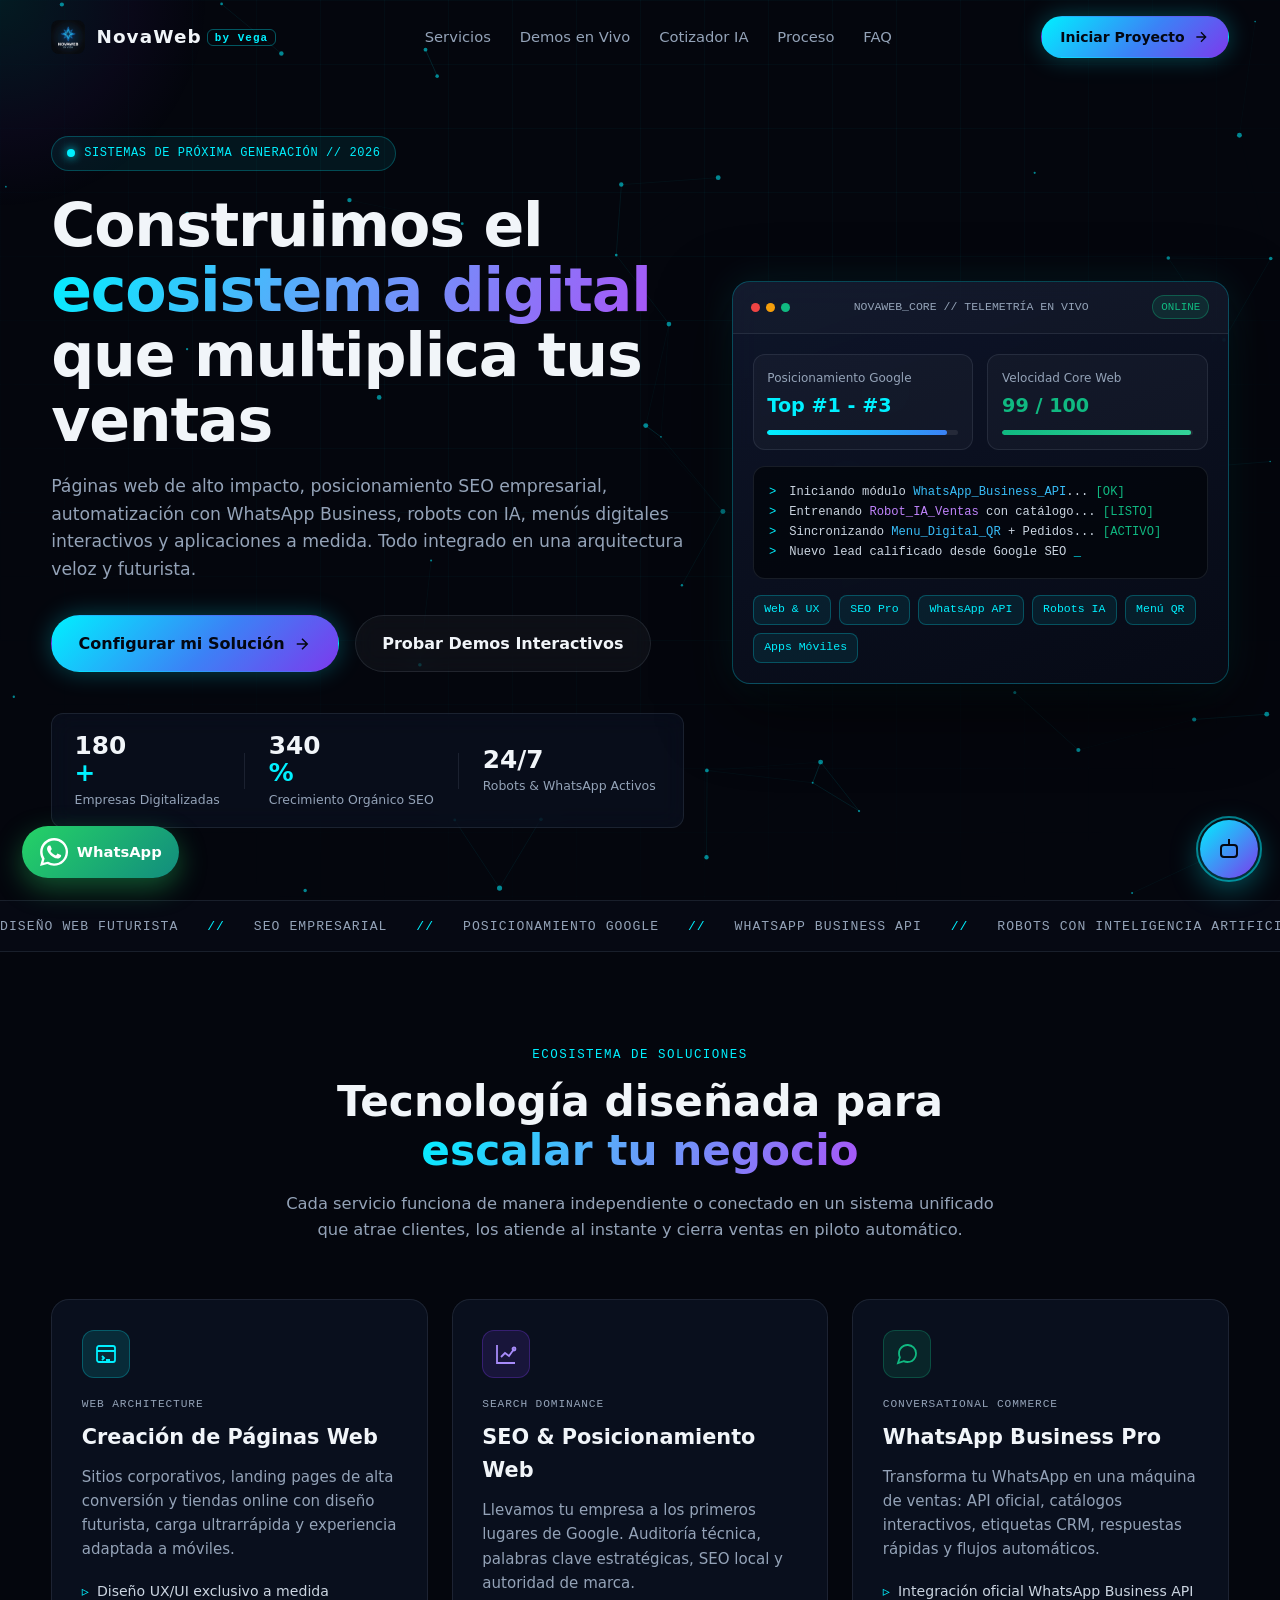
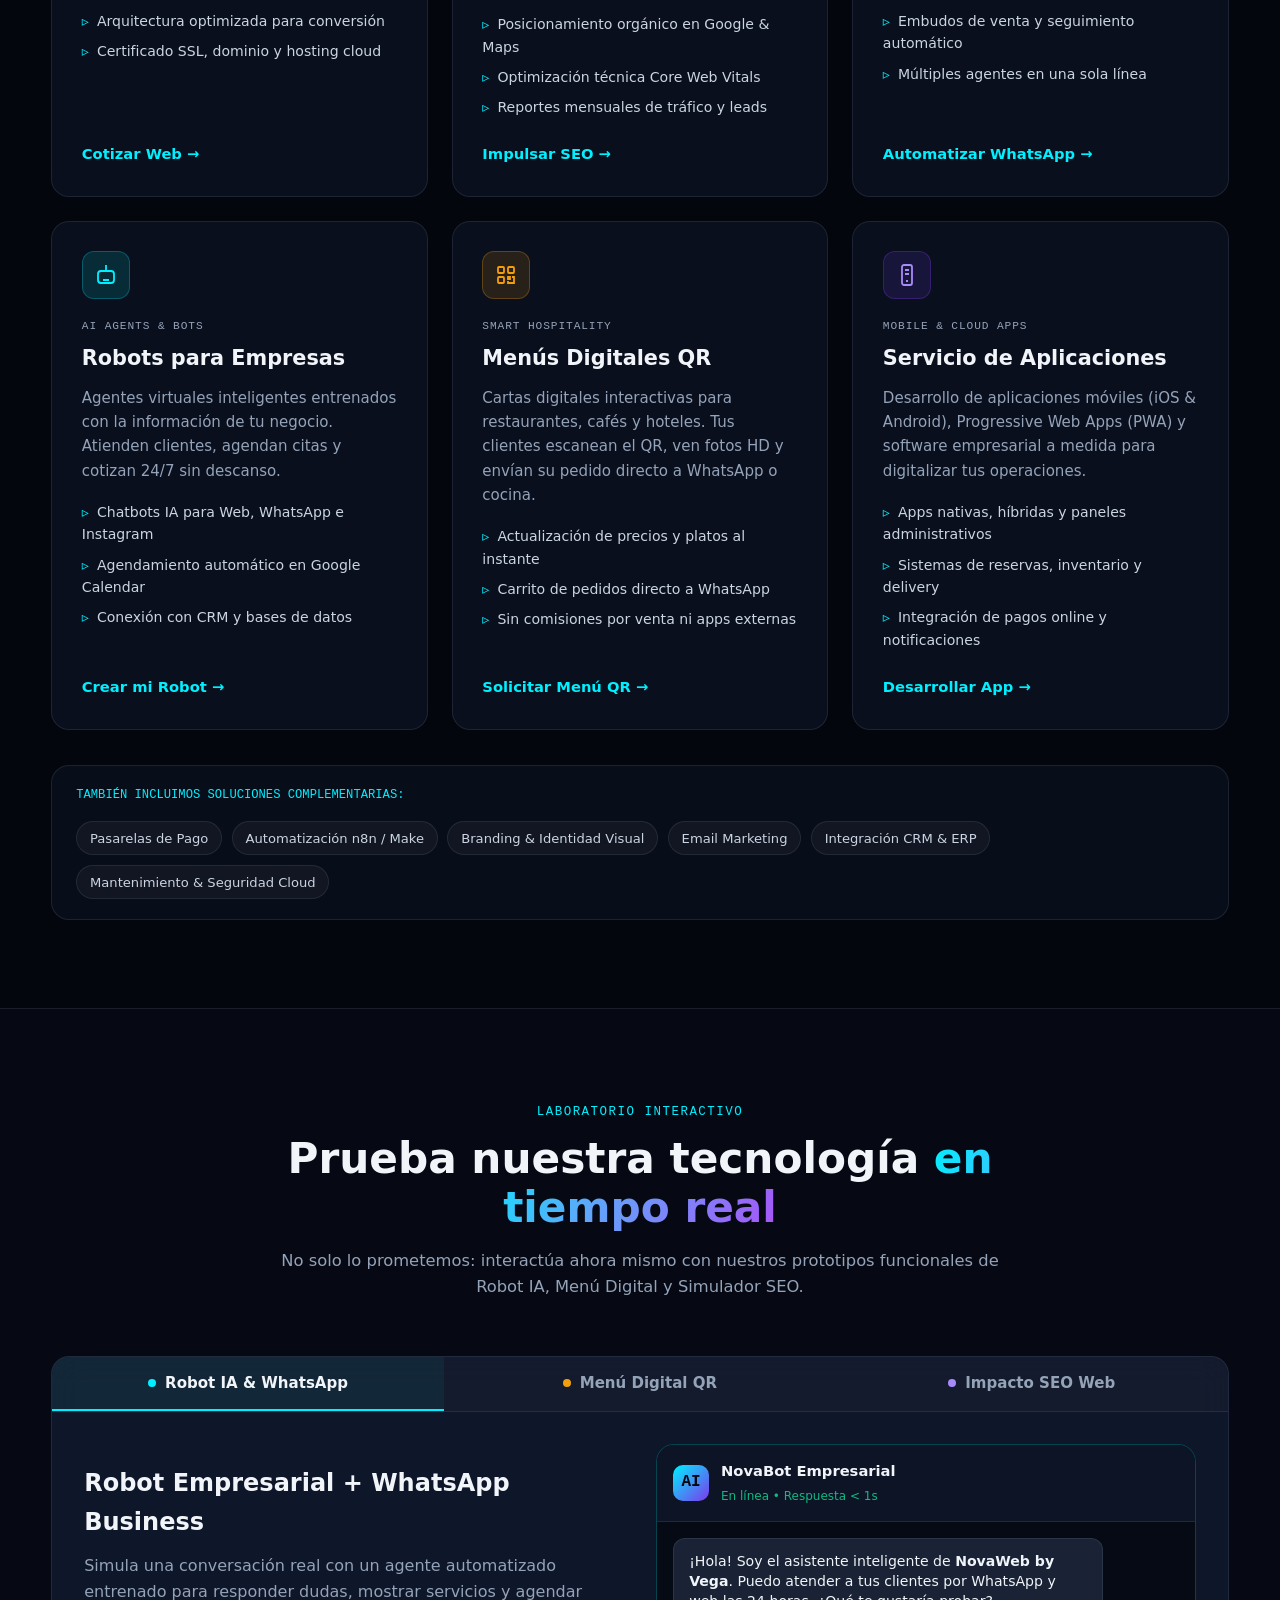
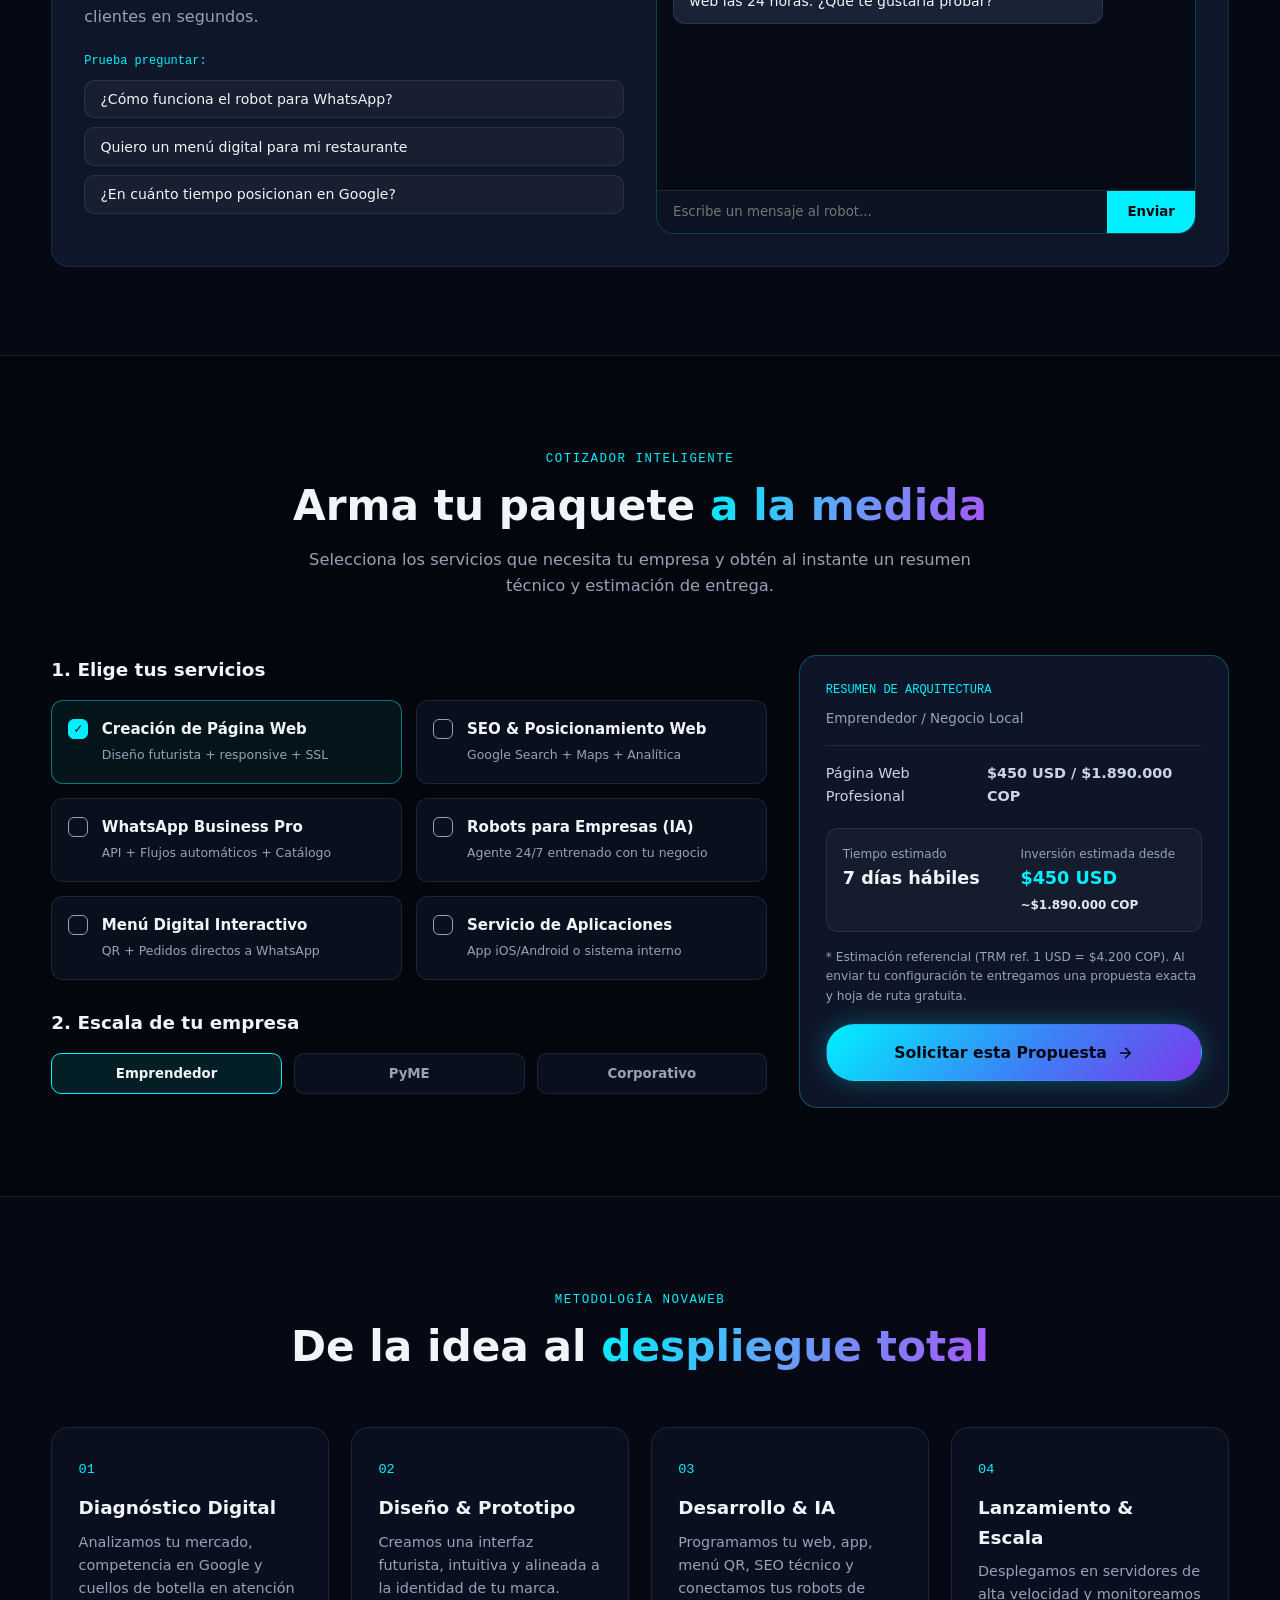
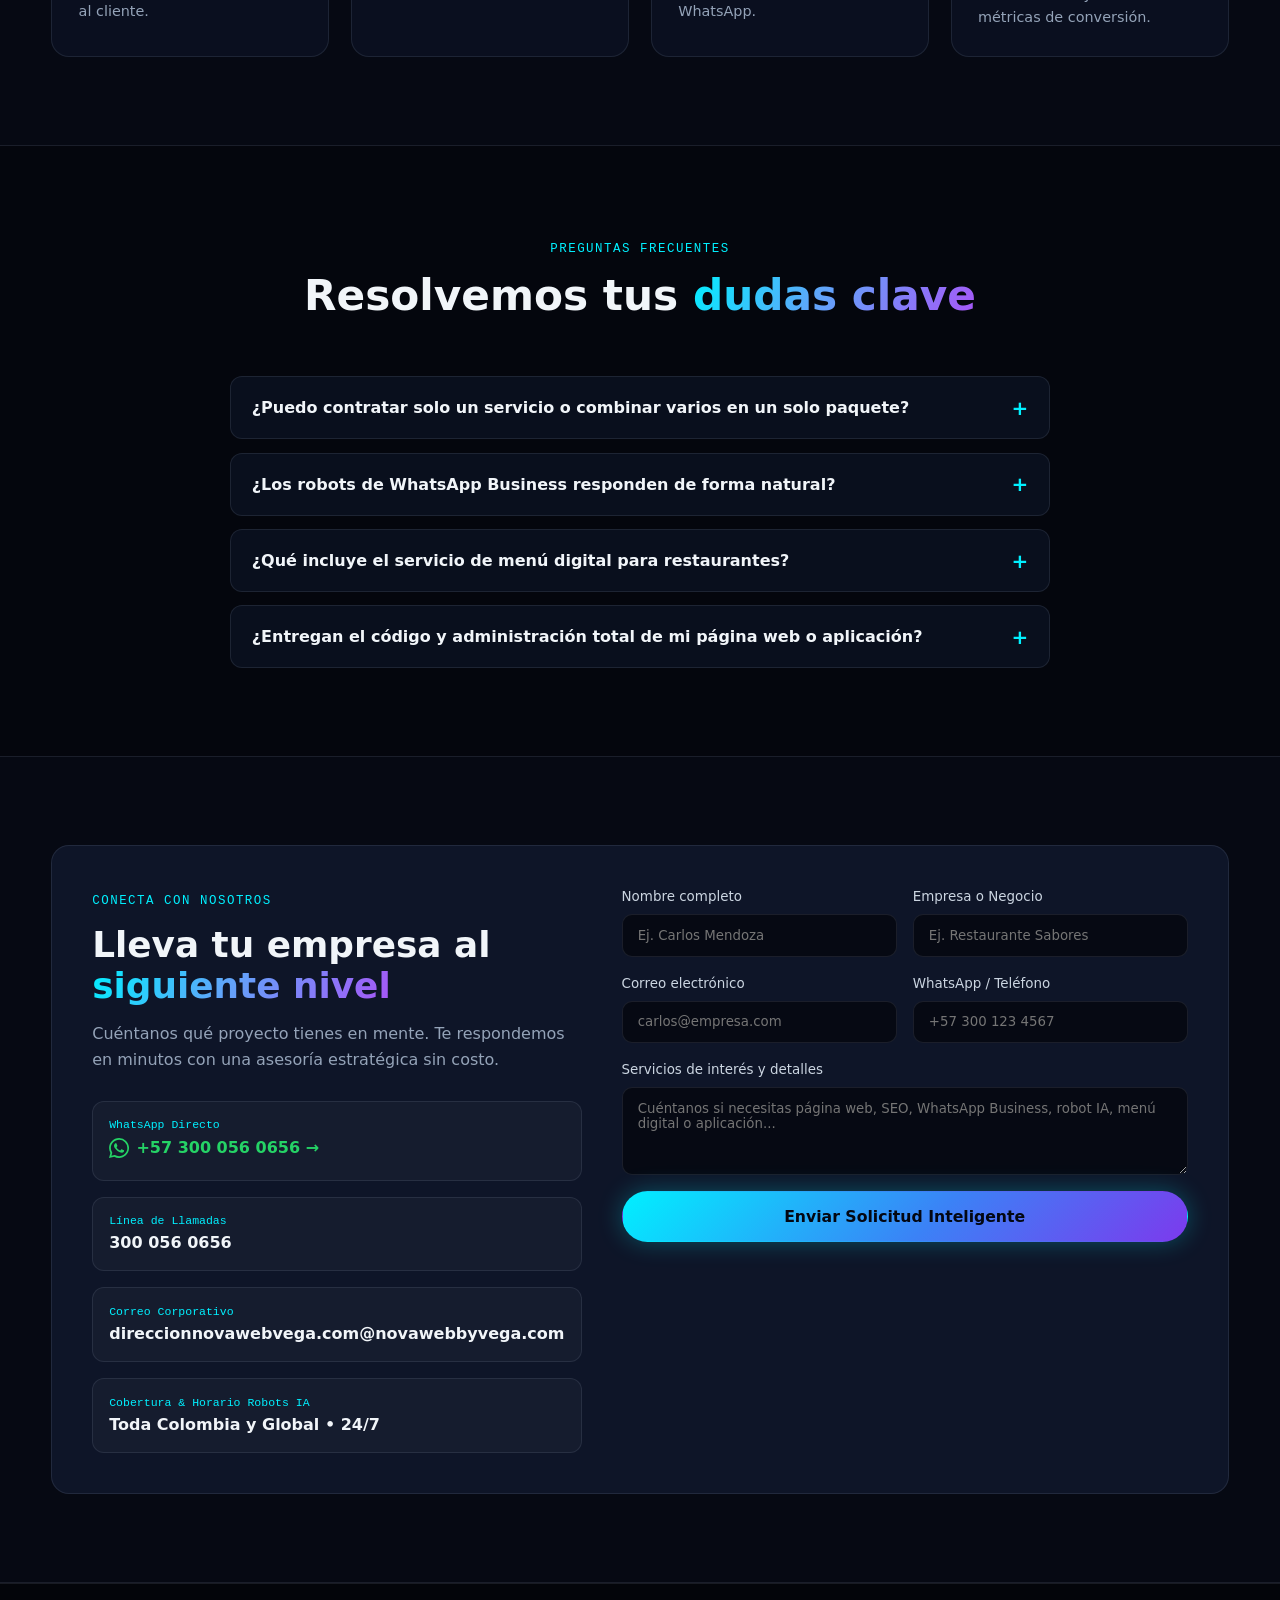
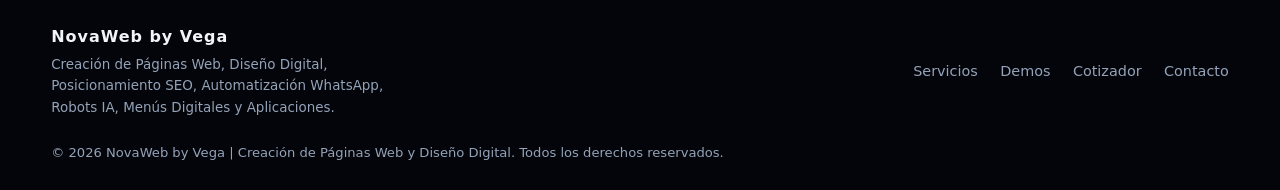
==== index.html @ c4ccbfc9 "Agregar meta tag de verificacion de Google Search Console" ====
<!DOCTYPE html>
<html lang="es-CO">
<head>
  <meta charset="UTF-8" />
  <meta name="viewport" content="width=device-width, initial-scale=1.0, viewport-fit=cover" />
  <meta name="theme-color" content="#04060d" />
  <meta name="apple-mobile-web-app-capable" content="yes" />
  <meta name="apple-mobile-web-app-status-bar-style" content="black-translucent" />
  <meta name="format-detection" content="telephone=no" />
  <title>NovaWeb by Vega | Creación de Páginas Web, SEO, Robots IA y Diseño Digital en Colombia</title>
  <meta name="description" content="NovaWeb by Vega: Creación de páginas web profesionales en Colombia y el mundo, SEO para empresas, posicionamiento en Google, WhatsApp Business, robots con IA, menús digitales QR y desarrollo de aplicaciones a medida." />
  <meta name="keywords" content="creación de páginas web Colombia, diseño web profesional, SEO para empresas Colombia, posicionamiento web Google, WhatsApp Business API, robots para empresas, chatbots IA Colombia, menús digitales QR restaurantes, desarrollo de aplicaciones móviles, NovaWeb by Vega, Bogotá, Medellín, Cali, Barranquilla, Cartagena" />
  <meta name="author" content="NovaWeb by Vega" />
  <meta name="google-site-verification" content="U6fXyLMRwX0XQ5m458JtacKTF1yzb6ou8LApAcK-LOc" />
  <meta name="robots" content="index, follow, max-image-preview:large, max-snippet:-1, max-video-preview:-1" />
  <meta name="geo.region" content="CO" />
  <meta name="geo.placename" content="Colombia" />
  <link rel="canonical" href="https://novawebbyvega.com/" />
  <link rel="alternate" hreflang="es-CO" href="https://novawebbyvega.com/" />
  <link rel="alternate" hreflang="es" href="https://novawebbyvega.com/" />
  <link rel="alternate" hreflang="x-default" href="https://novawebbyvega.com/" />

  <!-- Security Hardening Headers (complementar con Cloudflare WAF/DDoS en el dominio) -->
  <meta http-equiv="Content-Security-Policy" content="default-src 'self'; style-src 'self' 'unsafe-inline' https://fonts.googleapis.com; font-src 'self' https://fonts.gstatic.com; script-src 'self'; img-src 'self' data: https:; connect-src 'self'; frame-ancestors 'none'; base-uri 'self'; form-action 'self' https://wa.me mailto:;" />
  <meta http-equiv="X-Content-Type-Options" content="nosniff" />
  <meta name="referrer" content="strict-origin-when-cross-origin" />

  <!-- Favicons (Google Search, PC, Android e iOS) -->
  <link rel="icon" type="image/png" sizes="48x48" href="/favicon-48x48.png" />
  <link rel="icon" type="image/png" sizes="96x96" href="/favicon-96x96.png" />
  <link rel="icon" type="image/png" sizes="192x192" href="/favicon-192x192.png" />
  <link rel="shortcut icon" href="/favicon-48x48.png" />
  <link rel="apple-touch-icon" sizes="180x180" href="/apple-touch-icon.png" />

  <!-- Open Graph / Redes Sociales -->
  <meta property="og:type" content="website" />
  <meta property="og:locale" content="es_CO" />
  <meta property="og:site_name" content="NovaWeb by Vega" />
  <meta property="og:title" content="NovaWeb by Vega | Creación de Páginas Web, SEO y Automatización IA" />
  <meta property="og:description" content="Páginas web futuristas, posicionamiento SEO en Colombia y el mundo, WhatsApp Business, robots IA, menús digitales QR y aplicaciones." />
  <meta property="og:url" content="https://novawebbyvega.com/" />
  <meta property="og:image" content="https://novawebbyvega.com/logo.jpg" />
  <meta name="twitter:card" content="summary_large_image" />
  <meta name="twitter:title" content="NovaWeb by Vega | Creación de Páginas Web y Diseño Digital" />
  <meta name="twitter:description" content="Impulsa tu empresa con páginas web de alto impacto, SEO, WhatsApp Business, robots IA, menús digitales y apps." />
  <meta name="twitter:image" content="https://novawebbyvega.com/logo.jpg" />

  <!-- Datos Estructurados Schema.org (SEO Local Colombia + Global) -->
  <script type="application/ld+json">
  {
    "@context": "https://schema.org",
    "@type": "ProfessionalService",
    "name": "NovaWeb by Vega | Creación de Páginas Web y Diseño Digital",
    "url": "https://novawebbyvega.com/",
    "logo": "https://novawebbyvega.com/favicon-192x192.png",
    "image": "https://novawebbyvega.com/logo.jpg",
    "email": "direccionnovawebvega.com@novawebbyvega.com",
    "telephone": "+573000560656",
    "areaServed": [
      { "@type": "Country", "name": "Colombia" },
      { "@type": "Place", "name": "Worldwide" }
    ],
    "availableLanguage": ["es", "en"],
    "priceRange": "$$",
    "contactPoint": {
      "@type": "ContactPoint",
      "telephone": "+57-300-056-0656",
      "contactType": "sales",
      "areaServed": ["CO", "LATAM", "US", "ES"],
      "availableLanguage": "Spanish"
    },
    "hasOfferCatalog": {
      "@type": "OfferCatalog",
      "name": "Servicios Digitales NovaWeb by Vega",
      "itemListElement": [
        { "@type": "Offer", "itemOffered": { "@type": "Service", "name": "Creación de Páginas Web Profesionales" } },
        { "@type": "Offer", "itemOffered": { "@type": "Service", "name": "SEO para Empresas y Posicionamiento Web en Google" } },
        { "@type": "Offer", "itemOffered": { "@type": "Service", "name": "Automatización WhatsApp Business API" } },
        { "@type": "Offer", "itemOffered": { "@type": "Service", "name": "Robots para Empresas y Chatbots con IA" } },
        { "@type": "Offer", "itemOffered": { "@type": "Service", "name": "Menús Digitales Interactivos QR" } },
        { "@type": "Offer", "itemOffered": { "@type": "Service", "name": "Desarrollo de Aplicaciones Móviles y Web" } }
      ]
    }
  }
  </script>
  <link rel="preconnect" href="https://fonts.googleapis.com" />
  <link rel="preconnect" href="https://fonts.gstatic.com" crossorigin />
  <link href="https://fonts.googleapis.com/css2?family=JetBrains+Mono:wght@400;500;700&family=Plus+Jakarta+Sans:wght@400;500;600;700&family=Space+Grotesk:wght@500;600;700&display=swap" rel="stylesheet" />
  <link rel="stylesheet" href="styles.css" />
</head>
<body>
  <!-- Cursor Spotlight & Background Neural Canvas -->
  <div class="cursor-glow" id="cursorGlow" aria-hidden="true"></div>
  <canvas id="neuralCanvas" aria-hidden="true"></canvas>
  <div class="grid-overlay" aria-hidden="true"></div>

  <!-- Navbar -->
  <header class="navbar" id="navbar">
    <div class="container nav-inner">
      <a href="#inicio" class="brand">
        <span class="brand-mark">
          <img src="favicon-96x96.png" alt="Logo NovaWeb by Vega" width="34" height="34" style="border-radius: 8px; display: block;" />
        </span>
        <span class="brand-text">NovaWeb<span class="brand-tag">by Vega</span></span>
      </a>

      <nav class="nav-links" id="navLinks" aria-label="Navegación principal">
        <a href="#servicios">Servicios</a>
        <a href="#demos">Demos en Vivo</a>
        <a href="#cotizador">Cotizador IA</a>
        <a href="#proceso">Proceso</a>
        <a href="#faq">FAQ</a>
      </nav>

      <div class="nav-actions">
        <a href="#contacto" class="btn btn-primary btn-sm">
          <span>Iniciar Proyecto</span>
          <svg width="16" height="16" viewBox="0 0 24 24" fill="none" stroke="currentColor" stroke-width="2">
            <path d="M5 12h14M12 5l7 7-7 7" />
          </svg>
        </a>
        <button class="menu-toggle" id="menuToggle" aria-label="Abrir menú" aria-expanded="false">
          <span></span><span></span><span></span>
        </button>
      </div>
    </div>
  </header>

  <main>
    <!-- Hero Section -->
    <section class="hero" id="inicio">
      <div class="container hero-grid">
        <div class="hero-content">
          <div class="status-pill">
            <span class="pulse-dot"></span>
            <span>SISTEMAS DE PRÓXIMA GENERACIÓN // 2026</span>
          </div>

          <h1 class="hero-title">
            Construimos el <span class="text-gradient">ecosistema digital</span> que multiplica tus ventas
          </h1>

          <p class="hero-subtitle">
            Páginas web de alto impacto, posicionamiento SEO empresarial, automatización con WhatsApp Business, robots con IA, menús digitales interactivos y aplicaciones a medida. Todo integrado en una arquitectura veloz y futurista.
          </p>

          <div class="hero-ctas">
            <a href="#cotizador" class="btn btn-primary btn-lg">
              <span>Configurar mi Solución</span>
              <svg width="18" height="18" viewBox="0 0 24 24" fill="none" stroke="currentColor" stroke-width="2">
                <path d="M5 12h14M12 5l7 7-7 7" />
              </svg>
            </a>
            <a href="#demos" class="btn btn-glass btn-lg">
              <span>Probar Demos Interactivos</span>
            </a>
          </div>

          <div class="hero-metrics">
            <div class="metric-item">
              <span class="metric-value" data-count="180">0</span><span class="metric-suffix">+</span>
              <span class="metric-label">Empresas Digitalizadas</span>
            </div>
            <div class="metric-divider"></div>
            <div class="metric-item">
              <span class="metric-value" data-count="340">0</span><span class="metric-suffix">%</span>
              <span class="metric-label">Crecimiento Orgánico SEO</span>
            </div>
            <div class="metric-divider"></div>
            <div class="metric-item">
              <span class="metric-value">24/7</span>
              <span class="metric-label">Robots &amp; WhatsApp Activos</span>
            </div>
          </div>
        </div>

        <!-- Futuristic HUD Dashboard Preview -->
        <div class="hero-visual">
          <div class="hud-card" id="heroHud">
            <div class="hud-header">
              <div class="hud-dots">
                <span></span><span></span><span></span>
              </div>
              <span class="hud-title">NOVAWEB_CORE // TELEMETRÍA EN VIVO</span>
              <span class="hud-badge">ONLINE</span>
            </div>

            <div class="hud-body">
              <div class="hud-stat-row">
                <div class="hud-mini-card">
                  <span class="mini-label">Posicionamiento Google</span>
                  <strong class="mini-val cyan">Top #1 - #3</strong>
                  <div class="mini-bar"><div class="mini-fill" style="width: 94%"></div></div>
                </div>
                <div class="hud-mini-card">
                  <span class="mini-label">Velocidad Core Web</span>
                  <strong class="mini-val emerald">99 / 100</strong>
                  <div class="mini-bar"><div class="mini-fill emerald" style="width: 99%"></div></div>
                </div>
              </div>

              <div class="hud-terminal">
                <div class="terminal-line"><span class="t-prompt">&gt;</span> Iniciando módulo <span class="t-accent">WhatsApp_Business_API</span>... <span class="t-ok">[OK]</span></div>
                <div class="terminal-line"><span class="t-prompt">&gt;</span> Entrenando <span class="t-purple">Robot_IA_Ventas</span> con catálogo... <span class="t-ok">[LISTO]</span></div>
                <div class="terminal-line"><span class="t-prompt">&gt;</span> Sincronizando <span class="t-accent">Menu_Digital_QR</span> + Pedidos... <span class="t-ok">[ACTIVO]</span></div>
                <div class="terminal-line typing-line"><span class="t-prompt">&gt;</span> Nuevo lead calificado desde Google SEO <span class="t-cursor">_</span></div>
              </div>

              <div class="hud-modules">
                <span class="mod-chip active">Web &amp; UX</span>
                <span class="mod-chip active">SEO Pro</span>
                <span class="mod-chip active">WhatsApp API</span>
                <span class="mod-chip active">Robots IA</span>
                <span class="mod-chip active">Menú QR</span>
                <span class="mod-chip active">Apps Móviles</span>
              </div>
            </div>
          </div>
        </div>
      </div>

      <!-- Infinite Tech & Capabilities Ticker -->
      <div class="ticker-wrap">
        <div class="ticker-track">
          <span>DISEÑO WEB FUTURISTA</span><span class="sep">//</span>
          <span>SEO EMPRESARIAL</span><span class="sep">//</span>
          <span>POSICIONAMIENTO GOOGLE</span><span class="sep">//</span>
          <span>WHATSAPP BUSINESS API</span><span class="sep">//</span>
          <span>ROBOTS CON INTELIGENCIA ARTIFICIAL</span><span class="sep">//</span>
          <span>MENÚS DIGITALES QR</span><span class="sep">//</span>
          <span>APLICACIONES MÓVILES &amp; WEB</span><span class="sep">//</span>
          <span>AUTOMATIZACIÓN CRM</span><span class="sep">//</span>
          <span>DISEÑO WEB FUTURISTA</span><span class="sep">//</span>
          <span>SEO EMPRESARIAL</span><span class="sep">//</span>
          <span>POSICIONAMIENTO GOOGLE</span><span class="sep">//</span>
          <span>WHATSAPP BUSINESS API</span><span class="sep">//</span>
          <span>ROBOTS CON INTELIGENCIA ARTIFICIAL</span><span class="sep">//</span>
          <span>MENÚS DIGITALES QR</span><span class="sep">//</span>
          <span>APLICACIONES MÓVILES &amp; WEB</span><span class="sep">//</span>
          <span>AUTOMATIZACIÓN CRM</span><span class="sep">//</span>
        </div>
      </div>
    </section>

    <!-- Services Section -->
    <section class="section" id="servicios">
      <div class="container">
        <div class="section-header">
          <span class="section-eyebrow">ECOSISTEMA DE SOLUCIONES</span>
          <h2 class="section-title">Tecnología diseñada para <span class="text-gradient">escalar tu negocio</span></h2>
          <p class="section-desc">
            Cada servicio funciona de manera independiente o conectado en un sistema unificado que atrae clientes, los atiende al instante y cierra ventas en piloto automático.
          </p>
        </div>

        <div class="services-grid">
          <!-- 1. Creación de Páginas Web -->
          <article class="service-card" data-tilt>
            <div class="card-glow"></div>
            <div class="service-icon cyan">
              <svg viewBox="0 0 24 24" fill="none" stroke="currentColor" stroke-width="1.8">
                <rect x="3" y="4" width="18" height="16" rx="2" />
                <path d="M3 9h18M8 14l2 2-2 2M12 18h4" />
              </svg>
            </div>
            <span class="service-tag">WEB ARCHITECTURE</span>
            <h3>Creación de Páginas Web</h3>
            <p>Sitios corporativos, landing pages de alta conversión y tiendas online con diseño futurista, carga ultrarrápida y experiencia adaptada a móviles.</p>
            <ul class="service-list">
              <li>Diseño UX/UI exclusivo a medida</li>
              <li>Arquitectura optimizada para conversión</li>
              <li>Certificado SSL, dominio y hosting cloud</li>
            </ul>
            <a href="#cotizador" class="card-link" data-preselect="web">Cotizar Web &rarr;</a>
          </article>

          <!-- 2. SEO y Posicionamiento Web -->
          <article class="service-card" data-tilt>
            <div class="card-glow"></div>
            <div class="service-icon purple">
              <svg viewBox="0 0 24 24" fill="none" stroke="currentColor" stroke-width="1.8">
                <path d="M3 3v18h18" />
                <path d="M7 15l4-4 4 3 5-7" />
                <circle cx="20" cy="7" r="1.5" />
              </svg>
            </div>
            <span class="service-tag">SEARCH DOMINANCE</span>
            <h3>SEO &amp; Posicionamiento Web</h3>
            <p>Llevamos tu empresa a los primeros lugares de Google. Auditoría técnica, palabras clave estratégicas, SEO local y autoridad de marca.</p>
            <ul class="service-list">
              <li>Posicionamiento orgánico en Google &amp; Maps</li>
              <li>Optimización técnica Core Web Vitals</li>
              <li>Reportes mensuales de tráfico y leads</li>
            </ul>
            <a href="#cotizador" class="card-link" data-preselect="seo">Impulsar SEO &rarr;</a>
          </article>

          <!-- 3. WhatsApp Business -->
          <article class="service-card" data-tilt>
            <div class="card-glow"></div>
            <div class="service-icon emerald">
              <svg viewBox="0 0 24 24" fill="none" stroke="currentColor" stroke-width="1.8">
                <path d="M21 11.5a8.38 8.38 0 01-.9 3.8 8.5 8.5 0 01-7.6 4.7 8.38 8.38 0 01-3.8-.9L3 21l1.9-5.7a8.38 8.38 0 01-.9-3.8 8.5 8.5 0 014.7-7.6 8.38 8.38 0 013.8-.9h.5a8.48 8.48 0 018 8v.5z" />
              </svg>
            </div>
            <span class="service-tag">CONVERSATIONAL COMMERCE</span>
            <h3>WhatsApp Business Pro</h3>
            <p>Transforma tu WhatsApp en una máquina de ventas: API oficial, catálogos interactivos, etiquetas CRM, respuestas rápidas y flujos automáticos.</p>
            <ul class="service-list">
              <li>Integración oficial WhatsApp Business API</li>
              <li>Embudos de venta y seguimiento automático</li>
              <li>Múltiples agentes en una sola línea</li>
            </ul>
            <a href="#cotizador" class="card-link" data-preselect="whatsapp">Automatizar WhatsApp &rarr;</a>
          </article>

          <!-- 4. Robots para Empresas -->
          <article class="service-card" data-tilt>
            <div class="card-glow"></div>
            <div class="service-icon cyan">
              <svg viewBox="0 0 24 24" fill="none" stroke="currentColor" stroke-width="1.8">
                <rect x="4" y="8" width="16" height="12" rx="3" />
                <path d="M12 2v6M9 14h.01M15 14h.01M9 17h6" />
              </svg>
            </div>
            <span class="service-tag">AI AGENTS &amp; BOTS</span>
            <h3>Robots para Empresas</h3>
            <p>Agentes virtuales inteligentes entrenados con la información de tu negocio. Atienden clientes, agendan citas y cotizan 24/7 sin descanso.</p>
            <ul class="service-list">
              <li>Chatbots IA para Web, WhatsApp e Instagram</li>
              <li>Agendamiento automático en Google Calendar</li>
              <li>Conexión con CRM y bases de datos</li>
            </ul>
            <a href="#cotizador" class="card-link" data-preselect="robot">Crear mi Robot &rarr;</a>
          </article>

          <!-- 5. Menús Digitales -->
          <article class="service-card" data-tilt>
            <div class="card-glow"></div>
            <div class="service-icon amber">
              <svg viewBox="0 0 24 24" fill="none" stroke="currentColor" stroke-width="1.8">
                <rect x="4" y="4" width="6" height="6" rx="1" />
                <rect x="14" y="4" width="6" height="6" rx="1" />
                <rect x="4" y="14" width="6" height="6" rx="1" />
                <path d="M14 14h2v2h-2zM18 14h2v6h-6v-2" />
              </svg>
            </div>
            <span class="service-tag">SMART HOSPITALITY</span>
            <h3>Menús Digitales QR</h3>
            <p>Cartas digitales interactivas para restaurantes, cafés y hoteles. Tus clientes escanean el QR, ven fotos HD y envían su pedido directo a WhatsApp o cocina.</p>
            <ul class="service-list">
              <li>Actualización de precios y platos al instante</li>
              <li>Carrito de pedidos directo a WhatsApp</li>
              <li>Sin comisiones por venta ni apps externas</li>
            </ul>
            <a href="#cotizador" class="card-link" data-preselect="menu">Solicitar Menú QR &rarr;</a>
          </article>

          <!-- 6. Servicio de Aplicaciones -->
          <article class="service-card" data-tilt>
            <div class="card-glow"></div>
            <div class="service-icon purple">
              <svg viewBox="0 0 24 24" fill="none" stroke="currentColor" stroke-width="1.8">
                <rect x="7" y="2" width="10" height="20" rx="2" />
                <path d="M11 18h2M10 7h4M10 11h4" />
              </svg>
            </div>
            <span class="service-tag">MOBILE &amp; CLOUD APPS</span>
            <h3>Servicio de Aplicaciones</h3>
            <p>Desarrollo de aplicaciones móviles (iOS &amp; Android), Progressive Web Apps (PWA) y software empresarial a medida para digitalizar tus operaciones.</p>
            <ul class="service-list">
              <li>Apps nativas, híbridas y paneles administrativos</li>
              <li>Sistemas de reservas, inventario y delivery</li>
              <li>Integración de pagos online y notificaciones</li>
            </ul>
            <a href="#cotizador" class="card-link" data-preselect="app">Desarrollar App &rarr;</a>
          </article>
        </div>

        <!-- Extra Capabilities Bar -->
        <div class="extra-services-bar">
          <div class="extra-label">TAMBIÉN INCLUIMOS SOLUCIONES COMPLEMENTARIAS:</div>
          <div class="extra-pills">
            <span>Pasarelas de Pago</span>
            <span>Automatización n8n / Make</span>
            <span>Branding &amp; Identidad Visual</span>
            <span>Email Marketing</span>
            <span>Integración CRM &amp; ERP</span>
            <span>Mantenimiento &amp; Seguridad Cloud</span>
          </div>
        </div>
      </div>
    </section>

    <!-- Interactive Live Demos Section -->
    <section class="section section-alt" id="demos">
      <div class="container">
        <div class="section-header">
          <span class="section-eyebrow">LABORATORIO INTERACTIVO</span>
          <h2 class="section-title">Prueba nuestra tecnología <span class="text-gradient">en tiempo real</span></h2>
          <p class="section-desc">
            No solo lo prometemos: interactúa ahora mismo con nuestros prototipos funcionales de Robot IA, Menú Digital y Simulador SEO.
          </p>
        </div>

        <div class="demo-shell">
          <div class="demo-tabs" role="tablist" aria-label="Demos interactivos">
            <button class="demo-tab active" data-tab="bot" role="tab" aria-selected="true">
              <span class="tab-dot cyan"></span> Robot IA &amp; WhatsApp
            </button>
            <button class="demo-tab" data-tab="menu" role="tab" aria-selected="false">
              <span class="tab-dot amber"></span> Menú Digital QR
            </button>
            <button class="demo-tab" data-tab="seo" role="tab" aria-selected="false">
              <span class="tab-dot purple"></span> Impacto SEO Web
            </button>
          </div>

          <div class="demo-panels">
            <!-- Panel 1: Robot IA & WhatsApp -->
            <div class="demo-panel active" id="panel-bot">
              <div class="demo-split">
                <div class="demo-info">
                  <h3>Robot Empresarial + WhatsApp Business</h3>
                  <p>Simula una conversación real con un agente automatizado entrenado para responder dudas, mostrar servicios y agendar clientes en segundos.</p>
                  <div class="quick-prompts">
                    <span class="prompt-label">Prueba preguntar:</span>
                    <button class="prompt-btn" data-msg="¿Cómo funciona el robot para WhatsApp?">¿Cómo funciona el robot para WhatsApp?</button>
                    <button class="prompt-btn" data-msg="Quiero un menú digital para mi restaurante">Quiero un menú digital para mi restaurante</button>
                    <button class="prompt-btn" data-msg="¿En cuánto tiempo posicionan en Google?">¿En cuánto tiempo posicionan en Google?</button>
                  </div>
                </div>

                <div class="chat-sim">
                  <div class="chat-sim-header">
                    <div class="chat-avatar">AI</div>
                    <div>
                      <strong>NovaBot Empresarial</strong>
                      <span>En línea &bull; Respuesta &lt; 1s</span>
                    </div>
                  </div>
                  <div class="chat-sim-body" id="demoChatBody">
                    <div class="msg bot">
                      ¡Hola! Soy el asistente inteligente de <strong>NovaWeb by Vega</strong>. Puedo atender a tus clientes por WhatsApp y web las 24 horas. ¿Qué te gustaría probar?
                    </div>
                  </div>
                  <form class="chat-sim-input" id="demoChatForm">
                    <input type="text" id="demoChatInput" placeholder="Escribe un mensaje al robot..." autocomplete="off" />
                    <button type="submit" aria-label="Enviar mensaje">Enviar</button>
                  </form>
                </div>
              </div>
            </div>

            <!-- Panel 2: Menú Digital QR -->
            <div class="demo-panel" id="panel-menu">
              <div class="demo-split">
                <div class="demo-info">
                  <h3>Menú Digital Interactivo con Pedido Directo</h3>
                  <p>Tus clientes escanean el código QR en la mesa o desde Instagram, eligen sus platos y envían el pedido listo por WhatsApp sin pagar comisiones a terceros.</p>
                  <div class="menu-cart-summary" id="menuCartSummary">
                    <div class="cart-head">
                      <span>Tu Pedido Simulado</span>
                      <span id="cartCount">0 ítems</span>
                    </div>
                    <div class="cart-items" id="cartItems">
                      <p class="cart-empty">Agrega platos desde la vista previa &rarr;</p>
                    </div>
                    <div class="cart-footer">
                      <span>Total: <strong id="cartTotal">$0.00</strong></span>
                      <button type="button" class="btn btn-primary btn-sm" id="simulateOrderBtn">Simular Envío a WhatsApp</button>
                    </div>
                    <div class="order-feedback" id="orderFeedback"></div>
                  </div>
                </div>

                <div class="phone-mockup">
                  <div class="phone-notch"></div>
                  <div class="phone-screen">
                    <div class="menu-brand-bar">
                      <strong>BISTRO CYBERIA</strong>
                      <span>Mesa #04 &bull; QR Activo</span>
                    </div>
                    <div class="menu-cats">
                      <button class="menu-cat active" data-cat="burgers">Burgers</button>
                      <button class="menu-cat" data-cat="bebidas">Bebidas</button>
                      <button class="menu-cat" data-cat="postres">Postres</button>
                    </div>
                    <div class="menu-list" id="menuList">
                      <!-- Populated by JS -->
                    </div>
                  </div>
                </div>
              </div>
            </div>

            <!-- Panel 3: SEO Impact -->
            <div class="demo-panel" id="panel-seo">
              <div class="demo-split">
                <div class="demo-info">
                  <h3>Simulador de Posicionamiento SEO Empresarial</h3>
                  <p>Compara una web tradicional sin optimizar frente a una arquitectura NovaWeb con SEO técnico, contenido semántico y Google Maps optimizado.</p>
                  <div class="seo-toggle-wrap">
                    <button class="seo-mode-btn active" data-mode="after">Con Arquitectura NovaWeb</button>
                    <button class="seo-mode-btn" data-mode="before">Web Tradicional Sin SEO</button>
                  </div>
                  <div class="seo-kpis">
                    <div class="seo-kpi">
                      <span>Posición Media Google</span>
                      <strong id="seoPos">#1 - #2</strong>
                    </div>
                    <div class="seo-kpi">
                      <span>Visitas Orgánicas / Mes</span>
                      <strong id="seoTraffic">14,800+</strong>
                    </div>
                    <div class="seo-kpi">
                      <span>Conversión a WhatsApp</span>
                      <strong id="seoConv">6.8%</strong>
                    </div>
                  </div>
                </div>

                <div class="serp-preview">
                  <div class="serp-bar">
                    <span class="serp-lock">&#128274;</span> google.com/search?q=mejor+servicio+empresarial
                  </div>
                  <div class="serp-result" id="serpResult">
                    <span class="serp-badge" id="serpBadge">POSICIÓN #1 ORGÁNICA</span>
                    <div class="serp-url">https://tuempresa.com &rsaquo; soluciones</div>
                    <h4 class="serp-title" id="serpTitle">Tu Empresa | Soluciones Digitales Líderes y Atención 24/7</h4>
                    <p class="serp-desc" id="serpDesc">
                      Sitio web ultrarrápido optimizado para Google. Cotización inmediata por WhatsApp Business, catálogo interactivo y soporte inteligente.
                    </p>
                    <div class="serp-sitelinks" id="serpSitelinks">
                      <span>Servicios Web</span>
                      <span>Catálogo / Menú</span>
                      <span>WhatsApp Directo</span>
                      <span>Reseñas 4.9 &#9733;</span>
                    </div>
                  </div>
                </div>
              </div>
            </div>
          </div>
        </div>
      </div>
    </section>

    <!-- Interactive Quote Configurator -->
    <section class="section" id="cotizador">
      <div class="container">
        <div class="section-header">
          <span class="section-eyebrow">COTIZADOR INTELIGENTE</span>
          <h2 class="section-title">Arma tu paquete <span class="text-gradient">a la medida</span></h2>
          <p class="section-desc">
            Selecciona los servicios que necesita tu empresa y obtén al instante un resumen técnico y estimación de entrega.
          </p>
        </div>

        <div class="configurator-grid">
          <div class="config-options">
            <h3 class="config-step-title">1. Elige tus servicios</h3>
            <div class="service-checks" id="serviceChecks">
              <label class="check-card">
                <input type="checkbox" value="web" data-name="Página Web Profesional" data-days="7" data-price="450" checked />
                <span class="check-box"></span>
                <div class="check-meta">
                  <strong>Creación de Página Web</strong>
                  <span>Diseño futurista + responsive + SSL</span>
                </div>
              </label>

              <label class="check-card">
                <input type="checkbox" value="seo" data-name="SEO & Posicionamiento Web" data-days="5" data-price="300" />
                <span class="check-box"></span>
                <div class="check-meta">
                  <strong>SEO &amp; Posicionamiento Web</strong>
                  <span>Google Search + Maps + Analítica</span>
                </div>
              </label>

              <label class="check-card">
                <input type="checkbox" value="whatsapp" data-name="WhatsApp Business Pro" data-days="3" data-price="220" />
                <span class="check-box"></span>
                <div class="check-meta">
                  <strong>WhatsApp Business Pro</strong>
                  <span>API + Flujos automáticos + Catálogo</span>
                </div>
              </label>

              <label class="check-card">
                <input type="checkbox" value="robot" data-name="Robot IA para Empresas" data-days="5" data-price="380" />
                <span class="check-box"></span>
                <div class="check-meta">
                  <strong>Robots para Empresas (IA)</strong>
                  <span>Agente 24/7 entrenado con tu negocio</span>
                </div>
              </label>

              <label class="check-card">
                <input type="checkbox" value="menu" data-name="Menú Digital QR" data-days="3" data-price="180" />
                <span class="check-box"></span>
                <div class="check-meta">
                  <strong>Menú Digital Interactivo</strong>
                  <span>QR + Pedidos directos a WhatsApp</span>
                </div>
              </label>

              <label class="check-card">
                <input type="checkbox" value="app" data-name="Aplicación Móvil / Web App" data-days="18" data-price="950" />
                <span class="check-box"></span>
                <div class="check-meta">
                  <strong>Servicio de Aplicaciones</strong>
                  <span>App iOS/Android o sistema interno</span>
                </div>
              </label>
            </div>

            <h3 class="config-step-title" style="margin-top: 1.75rem;">2. Escala de tu empresa</h3>
            <div class="scale-selector" id="scaleSelector">
              <button type="button" class="scale-btn active" data-mult="1" data-label="Emprendedor / Negocio Local">Emprendedor</button>
              <button type="button" class="scale-btn" data-mult="1.35" data-label="PyME en Crecimiento">PyME</button>
              <button type="button" class="scale-btn" data-mult="1.8" data-label="Empresa / Corporativo">Corporativo</button>
            </div>
          </div>

          <aside class="config-summary">
            <div class="summary-header">
              <span>RESUMEN DE ARQUITECTURA</span>
              <span class="summary-badge" id="summaryScale">Emprendedor / Negocio Local</span>
            </div>

            <div class="summary-list" id="summaryList">
              <!-- Populated by JS -->
            </div>

            <div class="summary-stats">
              <div>
                <span>Tiempo estimado</span>
                <strong id="summaryDays">7 días hábiles</strong>
              </div>
              <div>
                <span>Inversión estimada desde</span>
                <strong class="cyan" id="summaryPrice">$450 USD</strong>
                <span id="summaryPriceCop" style="margin-top: 0.2rem; font-weight: 600; color: #e2e8f0;">~$1.890.000 COP</span>
              </div>
            </div>

            <p class="summary-note">
              * Estimación referencial (TRM ref. 1 USD = $4.200 COP). Al enviar tu configuración te entregamos una propuesta exacta y hoja de ruta gratuita.
            </p>

            <a href="#contacto" class="btn btn-primary btn-full" id="applyQuoteBtn">
              <span>Solicitar esta Propuesta</span>
              <svg width="18" height="18" viewBox="0 0 24 24" fill="none" stroke="currentColor" stroke-width="2">
                <path d="M5 12h14M12 5l7 7-7 7" />
              </svg>
            </a>
          </aside>
        </div>
      </div>
    </section>

    <!-- Process Section -->
    <section class="section section-alt" id="proceso">
      <div class="container">
        <div class="section-header">
          <span class="section-eyebrow">METODOLOGÍA NOVAWEB</span>
          <h2 class="section-title">De la idea al <span class="text-gradient">despliegue total</span></h2>
        </div>

        <div class="process-grid">
          <div class="process-step">
            <span class="step-num">01</span>
            <h3>Diagnóstico Digital</h3>
            <p>Analizamos tu mercado, competencia en Google y cuellos de botella en atención al cliente.</p>
          </div>
          <div class="process-step">
            <span class="step-num">02</span>
            <h3>Diseño &amp; Prototipo</h3>
            <p>Creamos una interfaz futurista, intuitiva y alineada a la identidad de tu marca.</p>
          </div>
          <div class="process-step">
            <span class="step-num">03</span>
            <h3>Desarrollo &amp; IA</h3>
            <p>Programamos tu web, app, menú QR, SEO técnico y conectamos tus robots de WhatsApp.</p>
          </div>
          <div class="process-step">
            <span class="step-num">04</span>
            <h3>Lanzamiento &amp; Escala</h3>
            <p>Desplegamos en servidores de alta velocidad y monitoreamos métricas de conversión.</p>
          </div>
        </div>
      </div>
    </section>

    <!-- FAQ Section -->
    <section class="section" id="faq">
      <div class="container faq-container">
        <div class="section-header">
          <span class="section-eyebrow">PREGUNTAS FRECUENTES</span>
          <h2 class="section-title">Resolvemos tus <span class="text-gradient">dudas clave</span></h2>
        </div>

        <div class="faq-list" id="faqList">
          <div class="faq-item">
            <button class="faq-q" aria-expanded="false">
              <span>¿Puedo contratar solo un servicio o combinar varios en un solo paquete?</span>
              <span class="faq-icon">+</span>
            </button>
            <div class="faq-a">
              <p>Puedes contratar cualquier servicio de forma individual (por ejemplo, solo tu menú digital QR o solo posicionamiento SEO) o integrarlos todos en un ecosistema conectado con descuentos por paquete.</p>
            </div>
          </div>

          <div class="faq-item">
            <button class="faq-q" aria-expanded="false">
              <span>¿Los robots de WhatsApp Business responden de forma natural?</span>
              <span class="faq-icon">+</span>
            </button>
            <div class="faq-a">
              <p>Sí. Combinamos flujos estructurados con Inteligencia Artificial entrenada con tu catálogo, precios y preguntas frecuentes para que el cliente sienta una atención rápida, cordial y precisa las 24 horas.</p>
            </div>
          </div>

          <div class="faq-item">
            <button class="faq-q" aria-expanded="false">
              <span>¿Qué incluye el servicio de menú digital para restaurantes?</span>
              <span class="faq-icon">+</span>
            </button>
            <div class="faq-a">
              <p>Incluye diseño visual atractivo con categorías y fotos, generación de códigos QR listos para imprimir en mesas, panel para cambiar precios o agotar platos al instante y envío directo de pedidos a tu WhatsApp.</p>
            </div>
          </div>

          <div class="faq-item">
            <button class="faq-q" aria-expanded="false">
              <span>¿Entregan el código y administración total de mi página web o aplicación?</span>
              <span class="faq-icon">+</span>
            </button>
            <div class="faq-a">
              <p>100%. Eres dueño total de tu dominio, sitio web, base de datos y aplicación. Además, te brindamos capacitación y soporte técnico continuo.</p>
            </div>
          </div>
        </div>
      </div>
    </section>

    <!-- Contact Section -->
    <section class="section section-alt" id="contacto">
      <div class="container">
        <div class="contact-card">
          <div class="contact-info">
            <span class="section-eyebrow">CONECTA CON NOSOTROS</span>
            <h2>Lleva tu empresa al <span class="text-gradient">siguiente nivel</span></h2>
            <p>Cuéntanos qué proyecto tienes en mente. Te respondemos en minutos con una asesoría estratégica sin costo.</p>

            <div class="contact-channels">
              <a class="channel-item channel-wa" href="https://wa.me/573000560656?text=Hola%20NovaWeb%20by%20Vega%2C%20quiero%20cotizar%20un%20proyecto%20digital" target="_blank" rel="noopener noreferrer">
                <span class="channel-label">WhatsApp Directo</span>
                <strong class="wa-inline">
                  <svg viewBox="0 0 24 24" width="20" height="20" fill="currentColor" aria-hidden="true">
                    <path d="M20.52 3.48A11.86 11.86 0 0012.06 0C5.47 0 .11 5.36.11 11.95c0 2.1.55 4.16 1.6 5.97L0 24l6.24-1.64a11.9 11.9 0 005.82 1.49h.01c6.59 0 11.95-5.36 11.95-11.95 0-3.19-1.24-6.19-3.5-8.42zM12.07 21.84h-.01a9.89 9.89 0 01-5.04-1.38l-.36-.21-3.7.97.99-3.61-.24-.37a9.86 9.86 0 01-1.51-5.29c0-5.46 4.44-9.9 9.91-9.9 2.64 0 5.13 1.03 7 2.9a9.83 9.83 0 012.9 7c0 5.46-4.44 9.89-9.94 9.89zm5.43-7.41c-.3-.15-1.76-.87-2.03-.97-.27-.1-.47-.15-.67.15-.2.3-.77.97-.94 1.17-.17.2-.35.22-.65.07-.3-.15-1.26-.46-2.4-1.48-.89-.79-1.49-1.77-1.66-2.07-.17-.3-.02-.46.13-.61.13-.13.3-.35.45-.52.15-.17.2-.3.3-.5.1-.2.05-.37-.02-.52-.07-.15-.67-1.62-.92-2.22-.24-.58-.49-.5-.67-.51h-.57c-.2 0-.52.07-.79.37-.27.3-1.04 1.02-1.04 2.48 0 1.46 1.07 2.87 1.22 3.07.15.2 2.1 3.2 5.08 4.49.71.31 1.26.49 1.69.63.71.23 1.36.2 1.87.12.57-.09 1.76-.72 2.01-1.41.25-.69.25-1.29.17-1.41-.07-.12-.27-.2-.57-.35z"/>
                  </svg>
                  +57 300 056 0656 &rarr;
                </strong>
              </a>
              <a class="channel-item" href="tel:+573000560656">
                <span class="channel-label">Línea de Llamadas</span>
                <strong>300 056 0656</strong>
              </a>
              <a class="channel-item" href="mailto:direccionnovawebvega.com@novawebbyvega.com">
                <span class="channel-label">Correo Corporativo</span>
                <strong>direccionnovawebvega.com@novawebbyvega.com</strong>
              </a>
              <div class="channel-item">
                <span class="channel-label">Cobertura &amp; Horario Robots IA</span>
                <strong>Toda Colombia y Global &bull; 24/7</strong>
              </div>
            </div>
          </div>

          <form class="contact-form" id="contactForm">
            <!-- Honeypot anti-bot -->
            <input type="text" id="cWebsite" name="website" tabindex="-1" autocomplete="off" style="position:absolute;left:-9999px;opacity:0;" aria-hidden="true" />
            <div class="form-row">
              <div class="field">
                <label for="cName">Nombre completo</label>
                <input type="text" id="cName" required placeholder="Ej. Carlos Mendoza" />
              </div>
              <div class="field">
                <label for="cCompany">Empresa o Negocio</label>
                <input type="text" id="cCompany" placeholder="Ej. Restaurante Sabores" />
              </div>
            </div>

            <div class="form-row">
              <div class="field">
                <label for="cEmail">Correo electrónico</label>
                <input type="email" id="cEmail" required placeholder="carlos@empresa.com" />
              </div>
              <div class="field">
                <label for="cPhone">WhatsApp / Teléfono</label>
                <input type="tel" id="cPhone" required placeholder="+57 300 123 4567" />
              </div>
            </div>

            <div class="field">
              <label for="cMessage">Servicios de interés y detalles</label>
              <textarea id="cMessage" rows="4" required placeholder="Cuéntanos si necesitas página web, SEO, WhatsApp Business, robot IA, menú digital o aplicación..."></textarea>
            </div>

            <button type="submit" class="btn btn-primary btn-full">
              <span>Enviar Solicitud Inteligente</span>
            </button>
            <div class="form-feedback" id="formFeedback" role="status"></div>
          </form>
        </div>
      </div>
    </section>
  </main>

  <!-- Footer -->
  <footer class="footer">
    <div class="container footer-inner">
      <div class="footer-brand">
        <strong>NovaWeb by Vega</strong>
        <p>Creación de Páginas Web, Diseño Digital, Posicionamiento SEO, Automatización WhatsApp, Robots IA, Menús Digitales y Aplicaciones.</p>
      </div>
      <div class="footer-links">
        <a href="#servicios">Servicios</a>
        <a href="#demos">Demos</a>
        <a href="#cotizador">Cotizador</a>
        <a href="#contacto">Contacto</a>
      </div>
      <div class="footer-copy">
        &copy; 2026 NovaWeb by Vega | Creación de Páginas Web y Diseño Digital. Todos los derechos reservados.
      </div>
    </div>
  </footer>

  <!-- Floating WhatsApp Direct Button -->
  <a
    href="https://wa.me/573000560656?text=Hola%20NovaWeb%20by%20Vega%2C%20quiero%20informaci%C3%B3n%20sobre%20sus%20servicios"
    target="_blank"
    rel="noopener noreferrer"
    class="floating-wa"
    aria-label="Chatear por WhatsApp con NovaWeb by Vega"
    title="Escríbenos por WhatsApp"
  >
    <svg viewBox="0 0 24 24" width="28" height="28" fill="currentColor" aria-hidden="true">
      <path d="M20.52 3.48A11.86 11.86 0 0012.06 0C5.47 0 .11 5.36.11 11.95c0 2.1.55 4.16 1.6 5.97L0 24l6.24-1.64a11.9 11.9 0 005.82 1.49h.01c6.59 0 11.95-5.36 11.95-11.95 0-3.19-1.24-6.19-3.5-8.42zM12.07 21.84h-.01a9.89 9.89 0 01-5.04-1.38l-.36-.21-3.7.97.99-3.61-.24-.37a9.86 9.86 0 01-1.51-5.29c0-5.46 4.44-9.9 9.91-9.9 2.64 0 5.13 1.03 7 2.9a9.83 9.83 0 012.9 7c0 5.46-4.44 9.89-9.94 9.89zm5.43-7.41c-.3-.15-1.76-.87-2.03-.97-.27-.1-.47-.15-.67.15-.2.3-.77.97-.94 1.17-.17.2-.35.22-.65.07-.3-.15-1.26-.46-2.4-1.48-.89-.79-1.49-1.77-1.66-2.07-.17-.3-.02-.46.13-.61.13-.13.3-.35.45-.52.15-.17.2-.3.3-.5.1-.2.05-.37-.02-.52-.07-.15-.67-1.62-.92-2.22-.24-.58-.49-.5-.67-.51h-.57c-.2 0-.52.07-.79.37-.27.3-1.04 1.02-1.04 2.48 0 1.46 1.07 2.87 1.22 3.07.15.2 2.1 3.2 5.08 4.49.71.31 1.26.49 1.69.63.71.23 1.36.2 1.87.12.57-.09 1.76-.72 2.01-1.41.25-.69.25-1.29.17-1.41-.07-.12-.27-.2-.57-.35z"/>
    </svg>
    <span class="wa-label">WhatsApp</span>
  </a>

  <!-- Floating AI Widget -->
  <div class="floating-bot" id="floatingBot">
    <button class="bot-fab" id="botFab" aria-label="Abrir asistente virtual">
      <span class="fab-ping"></span>
      <svg width="24" height="24" viewBox="0 0 24 24" fill="none" stroke="currentColor" stroke-width="2">
        <rect x="4" y="8" width="16" height="12" rx="3" />
        <path d="M12 2v6M9 14h.01M15 14h.01" />
      </svg>
    </button>
    <div class="bot-drawer" id="botDrawer" aria-hidden="true">
      <div class="bot-drawer-head">
        <div>
          <strong>Asistente NovaWeb IA</strong>
          <span>Responde al instante</span>
        </div>
        <button id="closeBotDrawer" aria-label="Cerrar chat">&times;</button>
      </div>
      <div class="bot-drawer-body" id="floatChatBody">
        <div class="msg bot">¡Hola! ¿En qué servicio te ayudo hoy? Puedo orientarte sobre Web, SEO, WhatsApp Business, Robots IA, Menú Digital o Apps.</div>
      </div>
      <form class="bot-drawer-form" id="floatChatForm">
        <input type="text" id="floatChatInput" placeholder="Escribe tu consulta..." autocomplete="off" />
        <button type="submit">&rarr;</button>
      </form>
    </div>
  </div>

  <script src="app.js"></script>
</body>
</html>
---- styles.css ----
:root {
  --bg: #04060d;
  --bg-alt: #080c17;
  --surface: rgba(15, 23, 42, 0.58);
  --surface-strong: rgba(17, 25, 45, 0.88);
  --border: rgba(148, 163, 184, 0.14);
  --border-glow: rgba(0, 240, 255, 0.35);

  --text: #f1f5f9;
  --text-muted: #94a3b8;
  --cyan: #00f0ff;
  --purple: #7c3aed;
  --emerald: #10b981;
  --amber: #f59e0b;

  --font-display: 'Space Grotesk', system-ui, sans-serif;
  --font-body: 'Plus Jakarta Sans', system-ui, sans-serif;
  --font-mono: 'JetBrains Mono', monospace;

  --radius: 18px;
  --radius-sm: 12px;
  --transition: 0.28s cubic-bezier(0.22, 1, 0.36, 1);
}

*, *::before, *::after {
  box-sizing: border-box;
  margin: 0;
  padding: 0;
}

html {
  scroll-behavior: smooth;
  background: var(--bg);
  color: var(--text);
  font-family: var(--font-body);
  line-height: 1.6;
  overflow-x: hidden;
}

body {
  position: relative;
  min-height: 100vh;
  overflow-x: hidden;
}

a {
  color: inherit;
  text-decoration: none;
}

button, input, textarea {
  font-family: inherit;
}

.container {
  width: min(1200px, 92%);
  margin: 0 auto;
}

/* Background layers */
#neuralCanvas {
  position: fixed;
  inset: 0;
  width: 100%;
  height: 100%;
  z-index: -3;
  pointer-events: none;
}

.grid-overlay {
  position: fixed;
  inset: 0;
  z-index: -2;
  pointer-events: none;
  background-image:
    linear-gradient(to right, rgba(0, 240, 255, 0.03) 1px, transparent 1px),
    linear-gradient(to bottom, rgba(0, 240, 255, 0.03) 1px, transparent 1px);
  background-size: 64px 64px;
  mask-image: radial-gradient(circle at 50% 25%, black 35%, transparent 85%);
}

.cursor-glow {
  position: fixed;
  width: 420px;
  height: 420px;
  border-radius: 50%;
  background: radial-gradient(circle, rgba(0, 240, 255, 0.09), rgba(124, 58, 237, 0.05) 45%, transparent 70%);
  transform: translate(-50%, -50%);
  pointer-events: none;
  z-index: -1;
  transition: opacity 0.3s ease;
}

/* Utilities */
.text-gradient {
  background: linear-gradient(120deg, var(--cyan) 0%, #60a5fa 45%, #a855f7 100%);
  -webkit-background-clip: text;
  background-clip: text;
  color: transparent;
}

.cyan { color: var(--cyan); }
.emerald { color: var(--emerald); }

/* Buttons */
.btn {
  display: inline-flex;
  align-items: center;
  justify-content: center;
  gap: 0.55rem;
  border-radius: 999px;
  font-weight: 600;
  cursor: pointer;
  border: 1px solid transparent;
  transition: transform var(--transition), box-shadow var(--transition), background var(--transition), border-color var(--transition);
}

.btn-sm { padding: 0.55rem 1.15rem; font-size: 0.875rem; }
.btn-lg { padding: 0.9rem 1.65rem; font-size: 1rem; }
.btn-full { width: 100%; padding: 0.95rem 1.5rem; font-size: 0.98rem; }

.btn-primary {
  background: linear-gradient(135deg, var(--cyan), #3b82f6 55%, var(--purple));
  color: #030712;
  box-shadow: 0 0 24px rgba(0, 240, 255, 0.28);
}

.btn-primary:hover {
  transform: translateY(-2px);
  box-shadow: 0 0 36px rgba(0, 240, 255, 0.45);
}

.btn-glass {
  background: rgba(255, 255, 255, 0.04);
  border-color: var(--border);
  color: var(--text);
  backdrop-filter: blur(12px);
}

.btn-glass:hover {
  border-color: var(--cyan);
  background: rgba(0, 240, 255, 0.08);
  transform: translateY(-2px);
}

/* Navbar */
.navbar {
  position: fixed;
  top: 0;
  left: 0;
  right: 0;
  z-index: 100;
  padding: 1rem 0;
  transition: background var(--transition), border-color var(--transition), padding var(--transition);
}

.navbar.scrolled {
  padding: 0.72rem 0;
  background: rgba(4, 6, 13, 0.82);
  backdrop-filter: blur(16px);
  border-bottom: 1px solid var(--border);
}

.nav-inner {
  display: flex;
  align-items: center;
  justify-content: space-between;
  gap: 1.5rem;
}

.brand {
  display: inline-flex;
  align-items: center;
  gap: 0.7rem;
  font-family: var(--font-display);
  font-weight: 700;
  letter-spacing: 0.06em;
  font-size: 1.15rem;
}

.brand-mark svg {
  width: 34px;
  height: 34px;
  display: block;
}

.brand-tag {
  font-family: var(--font-mono);
  font-size: 0.68rem;
  color: var(--cyan);
  margin-left: 0.35rem;
  padding: 0.12rem 0.4rem;
  border: 1px solid rgba(0, 240, 255, 0.35);
  border-radius: 6px;
  vertical-align: middle;
}

.nav-links {
  display: flex;
  align-items: center;
  gap: 1.8rem;
}

.nav-links a {
  font-size: 0.92rem;
  color: var(--text-muted);
  font-weight: 500;
  transition: color var(--transition);
}

.nav-links a:hover {
  color: var(--cyan);
}

.nav-actions {
  display: flex;
  align-items: center;
  gap: 0.8rem;
}

.menu-toggle {
  display: none;
  flex-direction: column;
  gap: 5px;
  background: transparent;
  border: none;
  cursor: pointer;
  padding: 4px;
}

.menu-toggle span {
  width: 24px;
  height: 2px;
  background: var(--text);
  border-radius: 2px;
  transition: 0.25s ease;
}

/* Hero */
.hero {
  padding: 8.5rem 0 0;
  position: relative;
}

.hero-grid {
  display: grid;
  grid-template-columns: 1.12fr 0.88fr;
  gap: 3rem;
  align-items: center;
  padding-bottom: 4.5rem;
}

.status-pill {
  display: inline-flex;
  align-items: center;
  gap: 0.6rem;
  padding: 0.42rem 0.9rem;
  border-radius: 999px;
  background: rgba(0, 240, 255, 0.07);
  border: 1px solid rgba(0, 240, 255, 0.24);
  font-family: var(--font-mono);
  font-size: 0.75rem;
  color: var(--cyan);
  letter-spacing: 0.05em;
  margin-bottom: 1.4rem;
}

.pulse-dot {
  width: 8px;
  height: 8px;
  border-radius: 50%;
  background: var(--cyan);
  box-shadow: 0 0 10px var(--cyan);
  animation: pulse 2s infinite;
}

@keyframes pulse {
  0%, 100% { opacity: 1; transform: scale(1); }
  50% { opacity: 0.45; transform: scale(1.35); }
}

.hero-title {
  font-family: var(--font-display);
  font-size: clamp(2.4rem, 4.7vw, 4rem);
  line-height: 1.08;
  letter-spacing: -0.02em;
  margin-bottom: 1.25rem;
}

.hero-subtitle {
  font-size: 1.08rem;
  color: var(--text-muted);
  max-width: 58ch;
  margin-bottom: 2rem;
}

.hero-ctas {
  display: flex;
  flex-wrap: wrap;
  gap: 1rem;
  margin-bottom: 2.6rem;
}

.hero-metrics {
  display: flex;
  align-items: center;
  flex-wrap: wrap;
  gap: 1.5rem;
  padding: 1.1rem 1.4rem;
  border-radius: var(--radius-sm);
  background: rgba(15, 23, 42, 0.45);
  border: 1px solid var(--border);
  backdrop-filter: blur(12px);
}

.metric-item {
  display: flex;
  flex-direction: column;
}

.metric-value, .metric-suffix {
  font-family: var(--font-display);
  font-size: 1.55rem;
  font-weight: 700;
  color: var(--text);
  line-height: 1.1;
}

.metric-item > div, .metric-value { display: inline; }
.metric-suffix { color: var(--cyan); }

.metric-label {
  display: block;
  font-size: 0.78rem;
  color: var(--text-muted);
  margin-top: 0.2rem;
}

.metric-divider {
  width: 1px;
  height: 36px;
  background: var(--border);
}

/* Hero HUD Card */
.hud-card {
  background: linear-gradient(160deg, rgba(17, 25, 48, 0.82), rgba(7, 11, 22, 0.92));
  border: 1px solid rgba(0, 240, 255, 0.26);
  border-radius: var(--radius);
  box-shadow: 0 25px 70px rgba(0, 0, 0, 0.65), 0 0 40px rgba(0, 240, 255, 0.1);
  backdrop-filter: blur(18px);
  overflow: hidden;
  transition: transform 0.25s ease;
}

.hud-header {
  display: flex;
  align-items: center;
  justify-content: space-between;
  padding: 0.85rem 1.15rem;
  border-bottom: 1px solid var(--border);
  background: rgba(255, 255, 255, 0.02);
}

.hud-dots {
  display: flex;
  gap: 6px;
}

.hud-dots span {
  width: 9px;
  height: 9px;
  border-radius: 50%;
  background: rgba(148, 163, 184, 0.35);
}

.hud-dots span:first-child { background: #ef4444; }
.hud-dots span:nth-child(2) { background: #f59e0b; }
.hud-dots span:nth-child(3) { background: #10b981; }

.hud-title {
  font-family: var(--font-mono);
  font-size: 0.72rem;
  color: var(--text-muted);
}

.hud-badge {
  font-family: var(--font-mono);
  font-size: 0.68rem;
  color: var(--emerald);
  background: rgba(16, 185, 129, 0.12);
  border: 1px solid rgba(16, 185, 129, 0.35);
  padding: 0.15rem 0.5rem;
  border-radius: 999px;
}

.hud-body {
  padding: 1.25rem;
  display: flex;
  flex-direction: column;
  gap: 1rem;
}

.hud-stat-row {
  display: grid;
  grid-template-columns: 1fr 1fr;
  gap: 0.9rem;
}

.hud-mini-card {
  background: rgba(255, 255, 255, 0.03);
  border: 1px solid var(--border);
  border-radius: var(--radius-sm);
  padding: 0.85rem;
}

.mini-label {
  display: block;
  font-size: 0.75rem;
  color: var(--text-muted);
}

.mini-val {
  display: block;
  font-family: var(--font-display);
  font-size: 1.2rem;
  margin: 0.2rem 0 0.55rem;
}

.mini-bar {
  height: 5px;
  border-radius: 999px;
  background: rgba(255, 255, 255, 0.08);
  overflow: hidden;
}

.mini-fill {
  height: 100%;
  background: linear-gradient(90deg, var(--cyan), #3b82f6);
  border-radius: 999px;
}

.mini-fill.emerald {
  background: linear-gradient(90deg, var(--emerald), #34d399);
}

.hud-terminal {
  background: rgba(2, 4, 10, 0.75);
  border: 1px solid var(--border);
  border-radius: var(--radius-sm);
  padding: 0.95rem;
  font-family: var(--font-mono);
  font-size: 0.76rem;
  line-height: 1.65;
  color: #cbd5e1;
}

.t-prompt { color: var(--cyan); margin-right: 0.35rem; }
.t-accent { color: #38bdf8; }
.t-purple { color: #c084fc; }
.t-ok { color: var(--emerald); }
.t-cursor { color: var(--cyan); animation: blink 1s infinite; }

@keyframes blink {
  0%, 49% { opacity: 1; }
  50%, 100% { opacity: 0; }
}

.hud-modules {
  display: flex;
  flex-wrap: wrap;
  gap: 0.5rem;
}

.mod-chip {
  font-family: var(--font-mono);
  font-size: 0.72rem;
  padding: 0.3rem 0.65rem;
  border-radius: 8px;
  background: rgba(0, 240, 255, 0.08);
  border: 1px solid rgba(0, 240, 255, 0.25);
  color: var(--cyan);
}

/* Ticker */
.ticker-wrap {
  border-top: 1px solid var(--border);
  border-bottom: 1px solid var(--border);
  background: rgba(8, 12, 23, 0.72);
  overflow: hidden;
  padding: 0.9rem 0;
}

.ticker-track {
  display: flex;
  align-items: center;
  gap: 1.8rem;
  width: max-content;
  font-family: var(--font-mono);
  font-size: 0.82rem;
  color: var(--text-muted);
  letter-spacing: 0.08em;
  animation: ticker 32s linear infinite;
}

.ticker-track .sep { color: var(--cyan); }

@keyframes ticker {
  from { transform: translateX(0); }
  to { transform: translateX(-50%); }
}

/* Sections */
.section {
  padding: 5.5rem 0;
}

.section-alt {
  background: rgba(8, 12, 23, 0.65);
  border-top: 1px solid var(--border);
  border-bottom: 1px solid var(--border);
}

.section-header {
  text-align: center;
  max-width: 720px;
  margin: 0 auto 3.5rem;
}

.section-eyebrow {
  display: inline-block;
  font-family: var(--font-mono);
  font-size: 0.78rem;
  letter-spacing: 0.12em;
  color: var(--cyan);
  margin-bottom: 0.75rem;
}

.section-title {
  font-family: var(--font-display);
  font-size: clamp(1.9rem, 3.3vw, 2.75rem);
  line-height: 1.15;
  margin-bottom: 1rem;
}

.section-desc {
  color: var(--text-muted);
  font-size: 1.02rem;
}

/* Services Grid */
.services-grid {
  display: grid;
  grid-template-columns: repeat(3, 1fr);
  gap: 1.5rem;
}

.service-card {
  position: relative;
  background: var(--surface);
  border: 1px solid var(--border);
  border-radius: var(--radius);
  padding: 1.85rem;
  backdrop-filter: blur(14px);
  display: flex;
  flex-direction: column;
  transition: transform var(--transition), border-color var(--transition), box-shadow var(--transition);
  overflow: hidden;
}

.service-card:hover {
  transform: translateY(-6px);
  border-color: var(--border-glow);
  box-shadow: 0 20px 45px rgba(0, 0, 0, 0.45), 0 0 28px rgba(0, 240, 255, 0.08);
}

.service-icon {
  width: 48px;
  height: 48px;
  border-radius: 12px;
  display: grid;
  place-items: center;
  margin-bottom: 1.15rem;
}

.service-icon svg { width: 24px; height: 24px; }
.service-icon.cyan { background: rgba(0, 240, 255, 0.12); color: var(--cyan); border: 1px solid rgba(0, 240, 255, 0.25); }
.service-icon.purple { background: rgba(124, 58, 237, 0.14); color: #a78bfa; border: 1px solid rgba(124, 58, 237, 0.3); }
.service-icon.emerald { background: rgba(16, 185, 129, 0.13); color: var(--emerald); border: 1px solid rgba(16, 185, 129, 0.28); }
.service-icon.amber { background: rgba(245, 158, 11, 0.13); color: var(--amber); border: 1px solid rgba(245, 158, 11, 0.28); }

.service-tag {
  font-family: var(--font-mono);
  font-size: 0.7rem;
  letter-spacing: 0.08em;
  color: var(--text-muted);
  margin-bottom: 0.4rem;
}

.service-card h3 {
  font-family: var(--font-display);
  font-size: 1.3rem;
  margin-bottom: 0.7rem;
}

.service-card p {
  color: var(--text-muted);
  font-size: 0.94rem;
  margin-bottom: 1.15rem;
}

.service-list {
  list-style: none;
  display: flex;
  flex-direction: column;
  gap: 0.48rem;
  margin-bottom: 1.5rem;
  font-size: 0.88rem;
  color: #cbd5e1;
}

.service-list li::before {
  content: '▹';
  color: var(--cyan);
  margin-right: 0.5rem;
}

.card-link {
  margin-top: auto;
  font-weight: 600;
  font-size: 0.92rem;
  color: var(--cyan);
  transition: letter-spacing var(--transition);
}

.card-link:hover { letter-spacing: 0.03em; }

.extra-services-bar {
  margin-top: 2.2rem;
  padding: 1.25rem 1.5rem;
  border-radius: var(--radius);
  border: 1px solid var(--border);
  background: rgba(15, 23, 42, 0.45);
  display: flex;
  flex-wrap: wrap;
  align-items: center;
  justify-content: space-between;
  gap: 1rem;
}

.extra-label {
  font-family: var(--font-mono);
  font-size: 0.76rem;
  color: var(--cyan);
}

.extra-pills {
  display: flex;
  flex-wrap: wrap;
  gap: 0.6rem;
}

.extra-pills span {
  font-size: 0.82rem;
  padding: 0.35rem 0.8rem;
  border-radius: 999px;
  background: rgba(255, 255, 255, 0.04);
  border: 1px solid var(--border);
  color: #cbd5e1;
}

/* Interactive Demos */
.demo-shell {
  background: var(--surface-strong);
  border: 1px solid var(--border);
  border-radius: var(--radius);
  overflow: hidden;
  backdrop-filter: blur(16px);
}

.demo-tabs {
  display: flex;
  flex-wrap: wrap;
  border-bottom: 1px solid var(--border);
  background: rgba(255, 255, 255, 0.02);
}

.demo-tab {
  flex: 1;
  min-width: 190px;
  padding: 1.05rem 1.2rem;
  background: transparent;
  border: none;
  border-bottom: 2px solid transparent;
  color: var(--text-muted);
  font-weight: 600;
  font-size: 0.94rem;
  cursor: pointer;
  display: inline-flex;
  align-items: center;
  justify-content: center;
  gap: 0.55rem;
  transition: all var(--transition);
}

.demo-tab.active {
  color: var(--text);
  background: rgba(0, 240, 255, 0.05);
  border-bottom-color: var(--cyan);
}

.tab-dot {
  width: 8px;
  height: 8px;
  border-radius: 50%;
}
.tab-dot.cyan { background: var(--cyan); }
.tab-dot.amber { background: var(--amber); }
.tab-dot.purple { background: #a78bfa; }

.demo-panels { padding: 2rem; }
.demo-panel { display: none; }
.demo-panel.active { display: block; animation: fadeIn 0.3s ease; }

@keyframes fadeIn {
  from { opacity: 0; transform: translateY(6px); }
  to { opacity: 1; transform: translateY(0); }
}

.demo-split {
  display: grid;
  grid-template-columns: 1fr 1fr;
  gap: 2rem;
  align-items: center;
}

.demo-info h3 {
  font-family: var(--font-display);
  font-size: 1.5rem;
  margin-bottom: 0.75rem;
}

.demo-info p {
  color: var(--text-muted);
  margin-bottom: 1.35rem;
}

.quick-prompts {
  display: flex;
  flex-direction: column;
  gap: 0.55rem;
}

.prompt-label {
  font-family: var(--font-mono);
  font-size: 0.75rem;
  color: var(--cyan);
}

.prompt-btn {
  text-align: left;
  padding: 0.65rem 0.95rem;
  border-radius: 10px;
  background: rgba(255, 255, 255, 0.04);
  border: 1px solid var(--border);
  color: var(--text);
  font-size: 0.88rem;
  cursor: pointer;
  transition: border-color var(--transition), background var(--transition);
}

.prompt-btn:hover {
  border-color: var(--cyan);
  background: rgba(0, 240, 255, 0.08);
}

/* Chat Simulator */
.chat-sim {
  background: #060a14;
  border: 1px solid rgba(0, 240, 255, 0.25);
  border-radius: var(--radius);
  overflow: hidden;
  display: flex;
  flex-direction: column;
  height: 390px;
}

.chat-sim-header {
  display: flex;
  align-items: center;
  gap: 0.75rem;
  padding: 0.85rem 1rem;
  background: rgba(15, 23, 42, 0.85);
  border-bottom: 1px solid var(--border);
}

.chat-avatar {
  width: 36px;
  height: 36px;
  border-radius: 10px;
  background: linear-gradient(135deg, var(--cyan), var(--purple));
  color: #030712;
  font-weight: 700;
  display: grid;
  place-items: center;
  font-family: var(--font-mono);
}

.chat-sim-header strong { display: block; font-size: 0.92rem; }
.chat-sim-header span { font-size: 0.75rem; color: var(--emerald); }

.chat-sim-body {
  flex: 1;
  padding: 1rem;
  overflow-y: auto;
  display: flex;
  flex-direction: column;
  gap: 0.75rem;
}

.msg {
  max-width: 85%;
  padding: 0.7rem 0.95rem;
  border-radius: 12px;
  font-size: 0.88rem;
  line-height: 1.45;
}

.msg.bot {
  align-self: flex-start;
  background: rgba(30, 41, 59, 0.85);
  border: 1px solid var(--border);
}

.msg.user {
  align-self: flex-end;
  background: linear-gradient(135deg, rgba(0, 240, 255, 0.2), rgba(124, 58, 237, 0.28));
  border: 1px solid rgba(0, 240, 255, 0.35);
}

.chat-sim-input {
  display: flex;
  border-top: 1px solid var(--border);
  background: rgba(15, 23, 42, 0.7);
}

.chat-sim-input input {
  flex: 1;
  background: transparent;
  border: none;
  padding: 0.85rem 1rem;
  color: var(--text);
  outline: none;
}

.chat-sim-input button {
  padding: 0 1.25rem;
  background: var(--cyan);
  color: #030712;
  border: none;
  font-weight: 700;
  cursor: pointer;
}

/* Digital Menu Demo */
.menu-cart-summary {
  background: rgba(4, 6, 13, 0.65);
  border: 1px solid var(--border);
  border-radius: var(--radius-sm);
  padding: 1.1rem;
}

.cart-head, .cart-footer {
  display: flex;
  align-items: center;
  justify-content: space-between;
  gap: 0.75rem;
}

.cart-head {
  font-weight: 600;
  padding-bottom: 0.65rem;
  border-bottom: 1px solid var(--border);
  margin-bottom: 0.75rem;
}

.cart-items {
  min-height: 75px;
  max-height: 140px;
  overflow-y: auto;
  display: flex;
  flex-direction: column;
  gap: 0.45rem;
  margin-bottom: 0.85rem;
  font-size: 0.86rem;
}

.cart-empty { color: var(--text-muted); margin: 0; }

.cart-row {
  display: flex;
  justify-content: space-between;
  color: #cbd5e1;
}

.order-feedback {
  margin-top: 0.65rem;
  font-size: 0.82rem;
  color: var(--emerald);
}

.phone-mockup {
  max-width: 330px;
  width: 100%;
  margin: 0 auto;
  background: #090e1c;
  border: 2px solid rgba(148, 163, 184, 0.25);
  border-radius: 28px;
  padding: 0.85rem;
  box-shadow: 0 24px 50px rgba(0, 0, 0, 0.6);
}

.phone-notch {
  width: 90px;
  height: 6px;
  background: rgba(148, 163, 184, 0.28);
  border-radius: 999px;
  margin: 0 auto 0.75rem;
}

.phone-screen {
  background: #050811;
  border-radius: 18px;
  padding: 1rem;
  border: 1px solid var(--border);
}

.menu-brand-bar {
  display: flex;
  justify-content: space-between;
  align-items: center;
  margin-bottom: 0.85rem;
}

.menu-brand-bar strong { font-family: var(--font-display); font-size: 0.95rem; color: var(--amber); }
.menu-brand-bar span { font-size: 0.7rem; color: var(--emerald); font-family: var(--font-mono); }

.menu-cats {
  display: flex;
  gap: 0.4rem;
  margin-bottom: 0.85rem;
}

.menu-cat {
  flex: 1;
  padding: 0.4rem;
  border-radius: 8px;
  border: 1px solid var(--border);
  background: transparent;
  color: var(--text-muted);
  font-size: 0.78rem;
  cursor: pointer;
}

.menu-cat.active {
  background: rgba(245, 158, 11, 0.16);
  border-color: var(--amber);
  color: var(--amber);
  font-weight: 600;
}

.menu-list {
  display: flex;
  flex-direction: column;
  gap: 0.65rem;
}

.menu-item {
  display: flex;
  justify-content: space-between;
  align-items: center;
  gap: 0.6rem;
  padding: 0.65rem;
  border-radius: 10px;
  background: rgba(255, 255, 255, 0.03);
  border: 1px solid var(--border);
}

.menu-item strong { display: block; font-size: 0.85rem; }
.menu-item span { font-size: 0.76rem; color: var(--text-muted); }

.add-dish-btn {
  padding: 0.35rem 0.65rem;
  border-radius: 8px;
  border: 1px solid rgba(0, 240, 255, 0.35);
  background: rgba(0, 240, 255, 0.1);
  color: var(--cyan);
  font-size: 0.76rem;
  font-weight: 600;
  cursor: pointer;
}

/* SEO Demo */
.seo-toggle-wrap {
  display: flex;
  gap: 0.6rem;
  margin-bottom: 1.25rem;
  flex-wrap: wrap;
}

.seo-mode-btn {
  padding: 0.55rem 1rem;
  border-radius: 999px;
  border: 1px solid var(--border);
  background: transparent;
  color: var(--text-muted);
  cursor: pointer;
  font-size: 0.85rem;
  font-weight: 600;
}

.seo-mode-btn.active {
  background: rgba(124, 58, 237, 0.22);
  border-color: #a78bfa;
  color: var(--text);
}

.seo-kpis {
  display: grid;
  grid-template-columns: repeat(3, 1fr);
  gap: 0.75rem;
}

.seo-kpi {
  padding: 0.85rem;
  border-radius: var(--radius-sm);
  background: rgba(255, 255, 255, 0.03);
  border: 1px solid var(--border);
}

.seo-kpi span { display: block; font-size: 0.72rem; color: var(--text-muted); }
.seo-kpi strong { font-family: var(--font-display); font-size: 1.15rem; color: var(--cyan); }

.serp-preview {
  background: #060a14;
  border: 1px solid var(--border);
  border-radius: var(--radius);
  overflow: hidden;
}

.serp-bar {
  padding: 0.7rem 1rem;
  background: rgba(255, 255, 255, 0.03);
  border-bottom: 1px solid var(--border);
  font-family: var(--font-mono);
  font-size: 0.74rem;
  color: var(--text-muted);
}

.serp-result { padding: 1.4rem; }

.serp-badge {
  display: inline-block;
  font-family: var(--font-mono);
  font-size: 0.7rem;
  padding: 0.2rem 0.55rem;
  border-radius: 6px;
  background: rgba(16, 185, 129, 0.14);
  color: var(--emerald);
  border: 1px solid rgba(16, 185, 129, 0.35);
  margin-bottom: 0.65rem;
}

.serp-url { font-size: 0.8rem; color: #94a3b8; margin-bottom: 0.25rem; }
.serp-title { color: #60a5fa; font-size: 1.15rem; margin-bottom: 0.45rem; }
.serp-desc { font-size: 0.88rem; color: var(--text-muted); margin-bottom: 1rem; }

.serp-sitelinks {
  display: flex;
  flex-wrap: wrap;
  gap: 0.5rem;
}

.serp-sitelinks span {
  font-size: 0.76rem;
  padding: 0.28rem 0.65rem;
  border-radius: 6px;
  background: rgba(96, 165, 250, 0.1);
  color: #93c5fd;
}

/* Quote Configurator */
.configurator-grid {
  display: grid;
  grid-template-columns: 1.25fr 0.75fr;
  gap: 2rem;
  align-items: start;
}

.config-step-title {
  font-family: var(--font-display);
  font-size: 1.15rem;
  margin-bottom: 1rem;
}

.service-checks {
  display: grid;
  grid-template-columns: repeat(2, 1fr);
  gap: 0.9rem;
}

.check-card {
  position: relative;
  display: flex;
  align-items: flex-start;
  gap: 0.85rem;
  padding: 1rem;
  border-radius: var(--radius-sm);
  background: var(--surface);
  border: 1px solid var(--border);
  cursor: pointer;
  transition: border-color var(--transition), background var(--transition);
}

.check-card input {
  position: absolute;
  opacity: 0;
  pointer-events: none;
}

.check-box {
  width: 20px;
  height: 20px;
  border-radius: 6px;
  border: 1.5px solid var(--text-muted);
  flex-shrink: 0;
  margin-top: 2px;
  display: grid;
  place-items: center;
  transition: all 0.2s ease;
}

.check-card input:checked + .check-box {
  background: var(--cyan);
  border-color: var(--cyan);
}

.check-card input:checked + .check-box::after {
  content: '✓';
  color: #030712;
  font-weight: 800;
  font-size: 0.75rem;
}

.check-card:has(input:checked) {
  border-color: rgba(0, 240, 255, 0.45);
  background: rgba(0, 240, 255, 0.06);
}

.check-meta strong { display: block; font-size: 0.94rem; }
.check-meta span { font-size: 0.78rem; color: var(--text-muted); }

.scale-selector {
  display: flex;
  gap: 0.75rem;
  flex-wrap: wrap;
}

.scale-btn {
  flex: 1;
  min-width: 120px;
  padding: 0.75rem 1rem;
  border-radius: 10px;
  border: 1px solid var(--border);
  background: var(--surface);
  color: var(--text-muted);
  font-weight: 600;
  cursor: pointer;
  transition: all var(--transition);
}

.scale-btn.active {
  border-color: var(--cyan);
  background: rgba(0, 240, 255, 0.1);
  color: var(--text);
}

.config-summary {
  background: var(--surface-strong);
  border: 1px solid rgba(0, 240, 255, 0.28);
  border-radius: var(--radius);
  padding: 1.6rem;
  position: sticky;
  top: 5.5rem;
}

.summary-header {
  display: flex;
  flex-direction: column;
  gap: 0.45rem;
  padding-bottom: 1rem;
  border-bottom: 1px solid var(--border);
  margin-bottom: 1rem;
}

.summary-header > span:first-child {
  font-family: var(--font-mono);
  font-size: 0.75rem;
  color: var(--cyan);
}

.summary-badge {
  font-size: 0.84rem;
  color: var(--text-muted);
}

.summary-list {
  display: flex;
  flex-direction: column;
  gap: 0.55rem;
  margin-bottom: 1.25rem;
  font-size: 0.9rem;
}

.summary-item {
  display: flex;
  justify-content: space-between;
  color: #cbd5e1;
}

.summary-stats {
  display: grid;
  grid-template-columns: 1fr 1fr;
  gap: 0.8rem;
  padding: 1rem;
  border-radius: var(--radius-sm);
  background: rgba(255, 255, 255, 0.03);
  border: 1px solid var(--border);
  margin-bottom: 1rem;
}

.summary-stats span { display: block; font-size: 0.75rem; color: var(--text-muted); }
.summary-stats strong { font-family: var(--font-display); font-size: 1.1rem; }

.summary-note {
  font-size: 0.76rem;
  color: var(--text-muted);
  margin-bottom: 1.1rem;
}

/* Process */
.process-grid {
  display: grid;
  grid-template-columns: repeat(4, 1fr);
  gap: 1.35rem;
}

.process-step {
  background: var(--surface);
  border: 1px solid var(--border);
  border-radius: var(--radius);
  padding: 1.65rem;
}

.step-num {
  display: inline-block;
  font-family: var(--font-mono);
  font-size: 0.85rem;
  color: var(--cyan);
  margin-bottom: 0.8rem;
}

.process-step h3 {
  font-family: var(--font-display);
  font-size: 1.15rem;
  margin-bottom: 0.5rem;
}

.process-step p {
  font-size: 0.9rem;
  color: var(--text-muted);
}

/* FAQ */
.faq-container { max-width: 820px; }

.faq-list {
  display: flex;
  flex-direction: column;
  gap: 0.85rem;
}

.faq-item {
  background: var(--surface);
  border: 1px solid var(--border);
  border-radius: var(--radius-sm);
  overflow: hidden;
}

.faq-q {
  width: 100%;
  padding: 1.15rem 1.3rem;
  background: transparent;
  border: none;
  color: var(--text);
  font-size: 1rem;
  font-weight: 600;
  text-align: left;
  display: flex;
  justify-content: space-between;
  align-items: center;
  gap: 1rem;
  cursor: pointer;
}

.faq-icon {
  color: var(--cyan);
  font-size: 1.25rem;
  transition: transform 0.25s ease;
}

.faq-item.open .faq-icon { transform: rotate(45deg); }

.faq-a {
  max-height: 0;
  overflow: hidden;
  transition: max-height 0.3s ease;
}

.faq-a p {
  padding: 0 1.3rem 1.2rem;
  color: var(--text-muted);
  font-size: 0.94rem;
}

/* Contact */
.contact-card {
  display: grid;
  grid-template-columns: 0.9fr 1.1fr;
  gap: 2.5rem;
  padding: 2.5rem;
  border-radius: var(--radius);
  background: var(--surface-strong);
  border: 1px solid var(--border);
}

.contact-info h2 {
  font-family: var(--font-display);
  font-size: clamp(1.7rem, 2.8vw, 2.3rem);
  line-height: 1.15;
  margin-bottom: 0.9rem;
}

.contact-info > p {
  color: var(--text-muted);
  margin-bottom: 1.8rem;
}

.contact-channels {
  display: flex;
  flex-direction: column;
  gap: 1rem;
}

.channel-item {
  padding: 0.9rem 1rem;
  border-radius: var(--radius-sm);
  background: rgba(255, 255, 255, 0.03);
  border: 1px solid var(--border);
}

.channel-label {
  display: block;
  font-family: var(--font-mono);
  font-size: 0.72rem;
  color: var(--cyan);
}

.contact-form {
  display: flex;
  flex-direction: column;
  gap: 1rem;
}

.form-row {
  display: grid;
  grid-template-columns: 1fr 1fr;
  gap: 1rem;
}

.field {
  display: flex;
  flex-direction: column;
  gap: 0.4rem;
}

.field label {
  font-size: 0.84rem;
  color: #cbd5e1;
  font-weight: 500;
}

.field input, .field textarea {
  padding: 0.8rem 0.95rem;
  border-radius: 10px;
  border: 1px solid var(--border);
  background: rgba(4, 6, 13, 0.75);
  color: var(--text);
  outline: none;
  transition: border-color var(--transition);
}

.field input:focus, .field textarea:focus {
  border-color: var(--cyan);
}

.form-feedback {
  font-size: 0.88rem;
  color: var(--emerald);
  min-height: 1.2rem;
}

/* Footer */
.footer {
  padding: 2.5rem 0;
  border-top: 1px solid var(--border);
  background: #03050a;
}

.footer-inner {
  display: flex;
  flex-wrap: wrap;
  align-items: center;
  justify-content: space-between;
  gap: 1.5rem;
}

.footer-brand strong {
  font-family: var(--font-display);
  letter-spacing: 0.06em;
}

.footer-brand p {
  font-size: 0.84rem;
  color: var(--text-muted);
  max-width: 44ch;
  margin-top: 0.25rem;
}

.footer-links {
  display: flex;
  gap: 1.4rem;
  font-size: 0.9rem;
  color: var(--text-muted);
}

.footer-links a:hover { color: var(--cyan); }

.footer-copy {
  font-size: 0.82rem;
  color: var(--text-muted);
}

/* Floating Bot */
.floating-bot {
  position: fixed;
  right: 1.4rem;
  bottom: 1.4rem;
  z-index: 120;
}

.bot-fab {
  width: 58px;
  height: 58px;
  border-radius: 50%;
  border: none;
  background: linear-gradient(135deg, var(--cyan), var(--purple));
  color: #030712;
  display: grid;
  place-items: center;
  cursor: pointer;
  box-shadow: 0 10px 30px rgba(0, 240, 255, 0.35);
  position: relative;
}

.fab-ping {
  position: absolute;
  inset: -4px;
  border-radius: 50%;
  border: 2px solid var(--cyan);
  opacity: 0.5;
  animation: ping 2.2s infinite;
}

@keyframes ping {
  0% { transform: scale(1); opacity: 0.6; }
  100% { transform: scale(1.35); opacity: 0; }
}

.bot-drawer {
  position: absolute;
  right: 0;
  bottom: 72px;
  width: min(340px, 88vw);
  background: #070b15;
  border: 1px solid rgba(0, 240, 255, 0.35);
  border-radius: var(--radius);
  box-shadow: 0 24px 60px rgba(0, 0, 0, 0.75);
  overflow: hidden;
  display: none;
  flex-direction: column;
}

.bot-drawer.open { display: flex; }

.bot-drawer-head {
  display: flex;
  justify-content: space-between;
  align-items: center;
  padding: 0.85rem 1rem;
  background: rgba(15, 23, 42, 0.9);
  border-bottom: 1px solid var(--border);
}

.bot-drawer-head strong { display: block; font-size: 0.92rem; }
.bot-drawer-head span { font-size: 0.74rem; color: var(--emerald); }
.bot-drawer-head button {
  background: transparent;
  border: none;
  color: var(--text-muted);
  font-size: 1.4rem;
  cursor: pointer;
}

.bot-drawer-body {
  height: 250px;
  overflow-y: auto;
  padding: 0.9rem;
  display: flex;
  flex-direction: column;
  gap: 0.65rem;
}

.bot-drawer-form {
  display: flex;
  border-top: 1px solid var(--border);
}

.bot-drawer-form input {
  flex: 1;
  background: transparent;
  border: none;
  padding: 0.75rem 0.9rem;
  color: var(--text);
  outline: none;
}

.bot-drawer-form button {
  padding: 0 1rem;
  background: var(--cyan);
  color: #030712;
  border: none;
  font-weight: 700;
  cursor: pointer;
}

/* Responsive */
@media (max-width: 980px) {
  .hero-grid,
  .demo-split,
  .configurator-grid,
  .contact-card {
    grid-template-columns: 1fr;
  }

  .services-grid { grid-template-columns: repeat(2, 1fr); }
  .process-grid { grid-template-columns: repeat(2, 1fr); }
}

@media (max-width: 720px) {
  .nav-links {
    position: fixed;
    top: 66px;
    left: 4%;
    right: 4%;
    flex-direction: column;
    background: rgba(7, 11, 21, 0.96);
    border: 1px solid var(--border);
    border-radius: var(--radius);
    padding: 1.25rem;
    display: none;
  }

  .nav-links.open { display: flex; }
  .menu-toggle { display: flex; }
  .nav-actions .btn { display: none; }

  .services-grid,
  .process-grid,
  .service-checks,
  .form-row,
  .seo-kpis {
    grid-template-columns: 1fr;
  }

  .contact-card { padding: 1.5rem; }

  /* Prevent iOS Safari auto-zoom on form inputs */
  input, textarea, select {
    font-size: 16px !important;
  }

  .floating-wa {
    left: 1rem;
    bottom: calc(1rem + env(safe-area-inset-bottom));
    padding: 0.72rem;
  }

  .floating-wa .wa-label {
    display: none;
  }

  .floating-bot {
    right: 1rem;
    bottom: calc(1rem + env(safe-area-inset-bottom));
  }
}

/* WhatsApp Icon & Cross-Device (iOS / Android / PC) Optimization */
html {
  -webkit-text-size-adjust: 100%;
}

a, button {
  -webkit-tap-highlight-color: transparent;
  touch-action: manipulation;
}

.wa-inline {
  display: inline-flex;
  align-items: center;
  gap: 0.45rem;
  color: #25d366;
}

.floating-wa {
  position: fixed;
  left: 1.4rem;
  bottom: calc(1.4rem + env(safe-area-inset-bottom));
  z-index: 120;
  display: inline-flex;
  align-items: center;
  gap: 0.55rem;
  padding: 0.75rem 1.1rem;
  border-radius: 999px;
  background: linear-gradient(135deg, #25d366, #128c7e);
  color: #ffffff;
  font-weight: 700;
  font-size: 0.92rem;
  box-shadow: 0 10px 28px rgba(37, 211, 102, 0.38);
  transition: transform var(--transition), box-shadow var(--transition);
}

.floating-wa:hover {
  transform: translateY(-3px);
  box-shadow: 0 14px 36px rgba(37, 211, 102, 0.55);
}

@media (hover: none), (pointer: coarse) {
  .cursor-glow {
    display: none;
  }
}
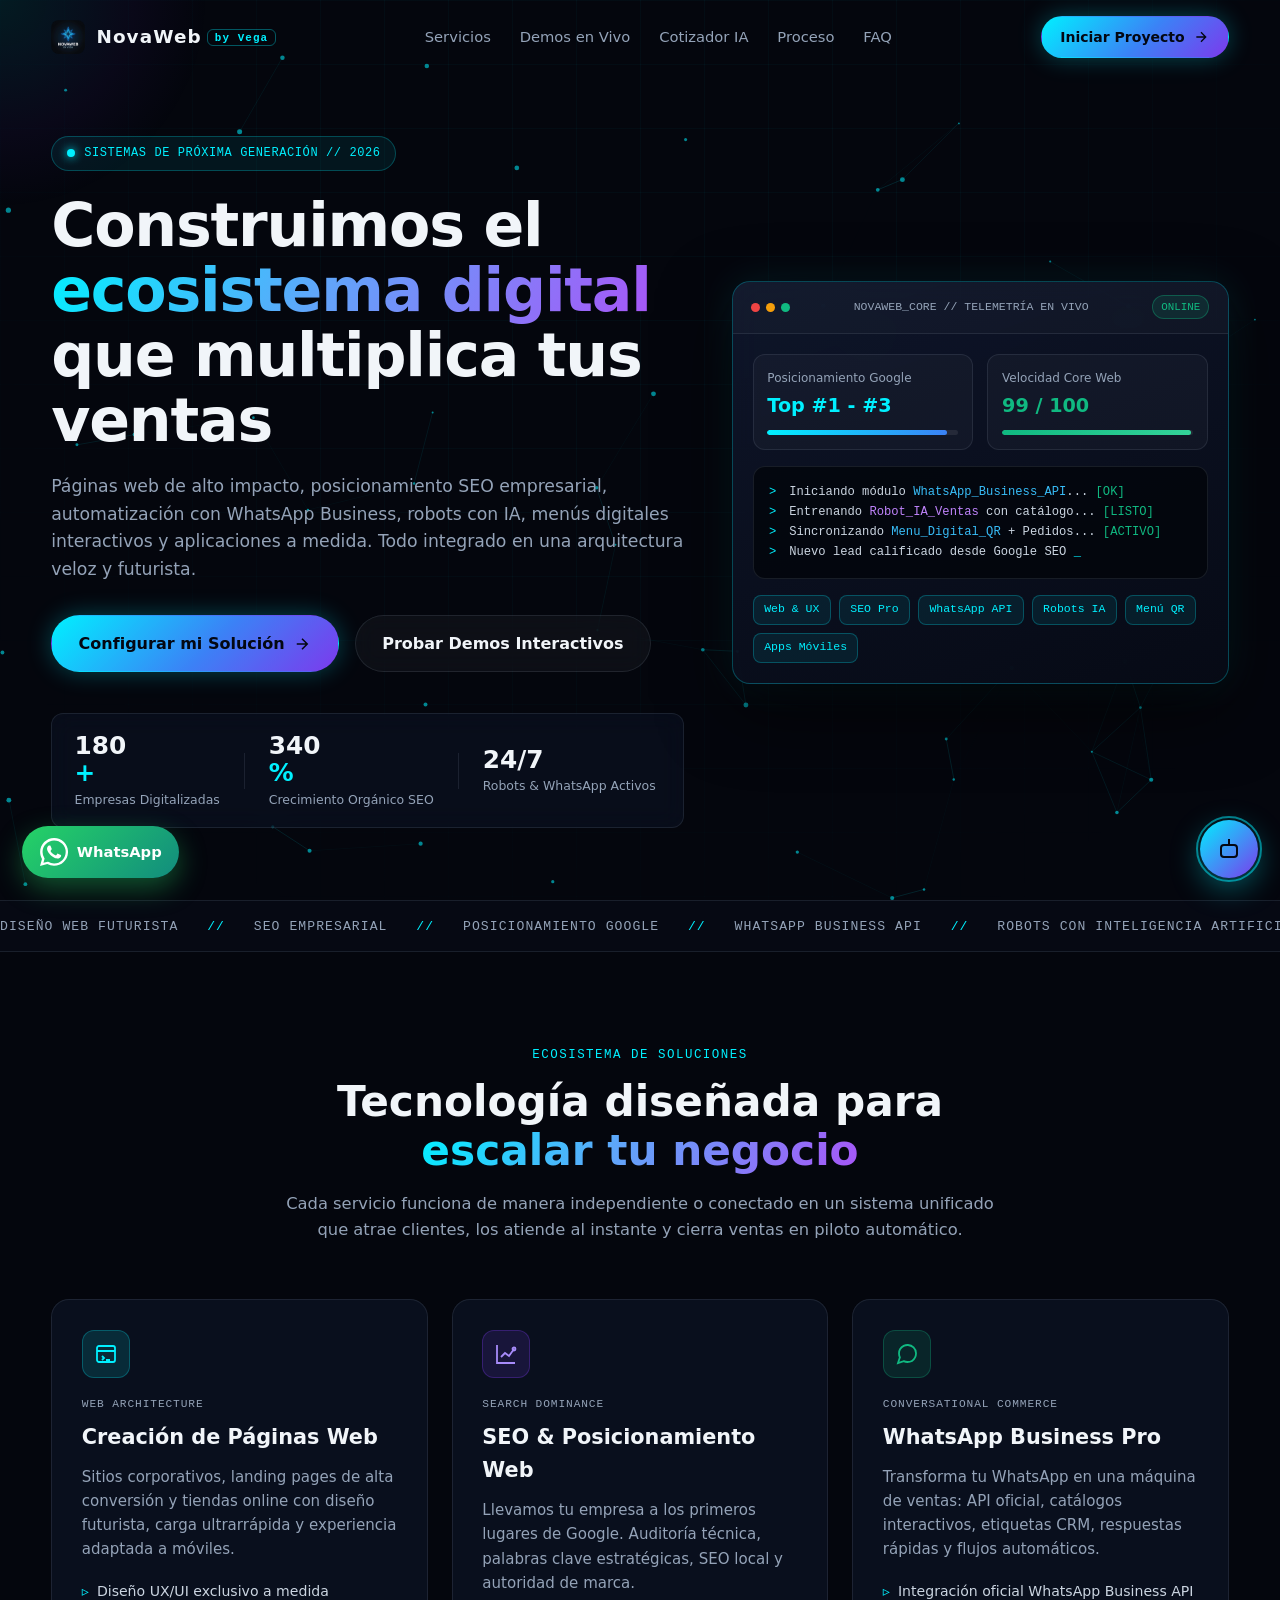
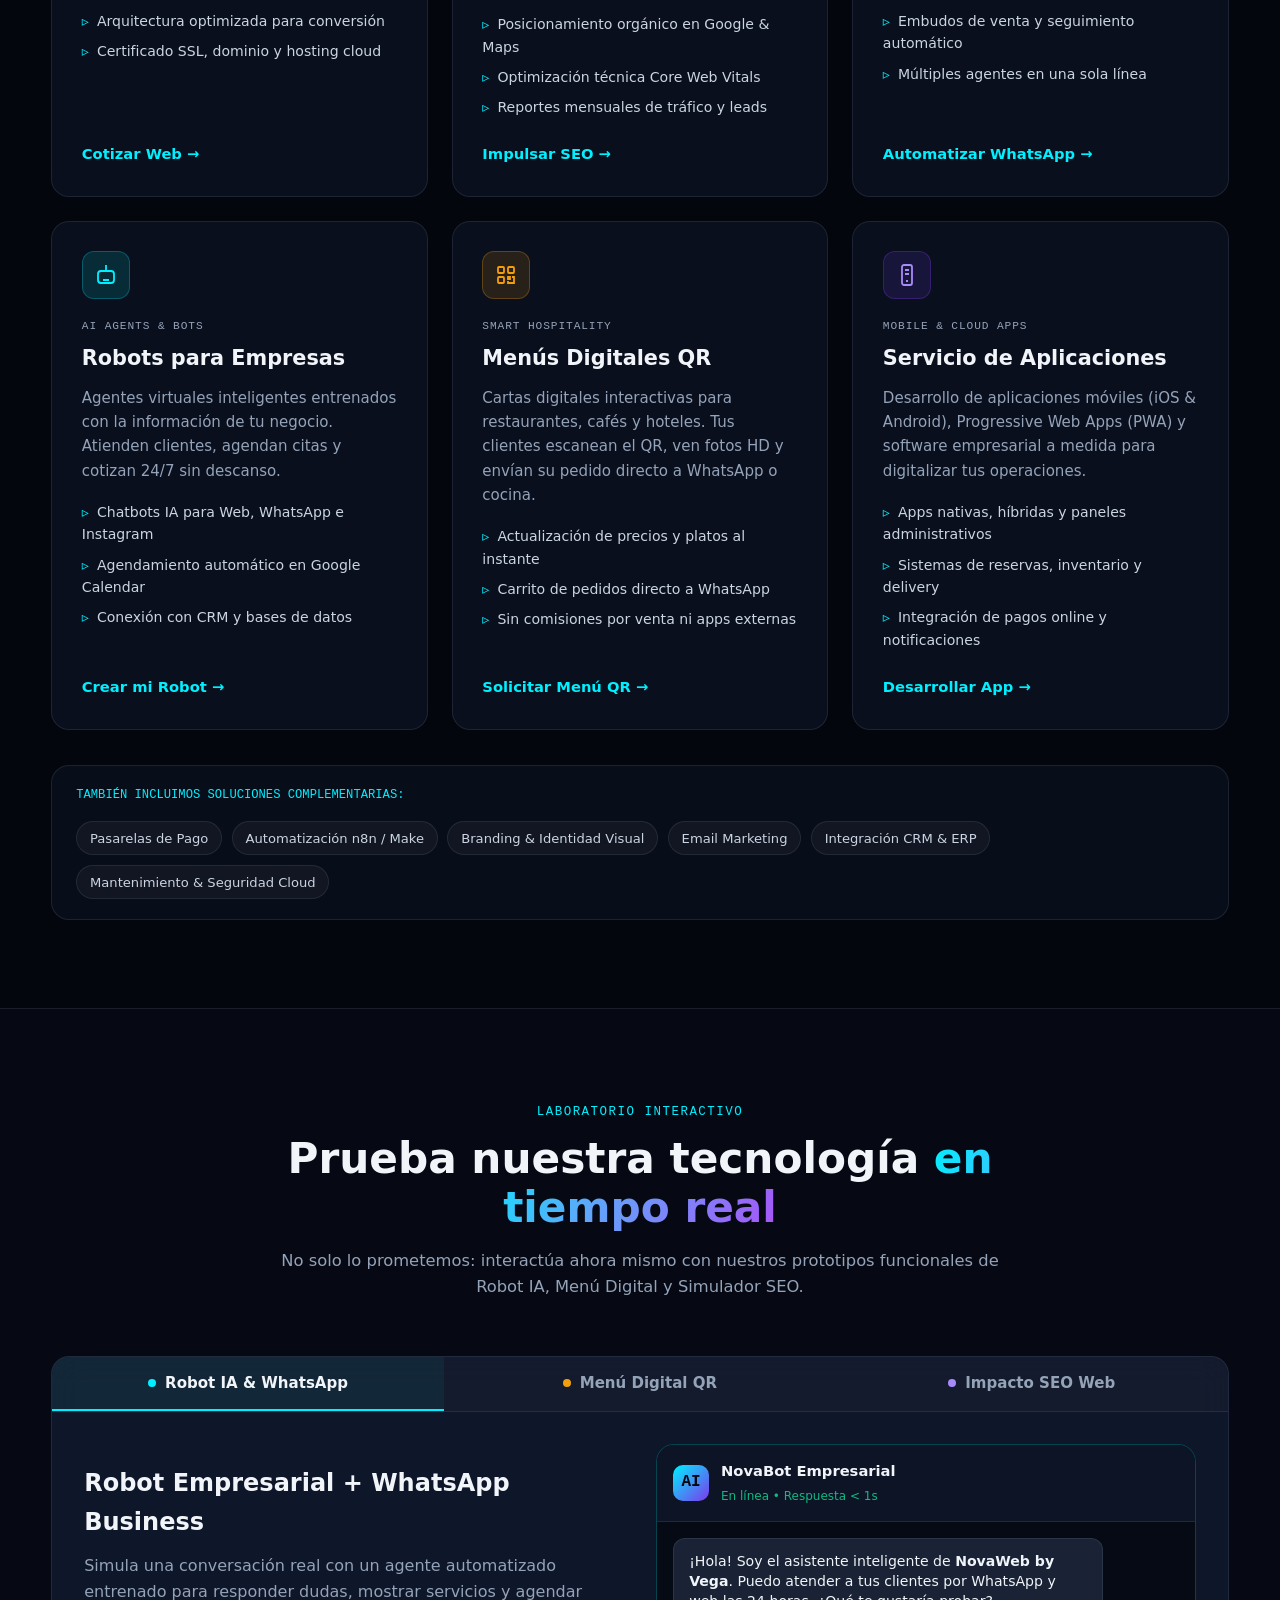
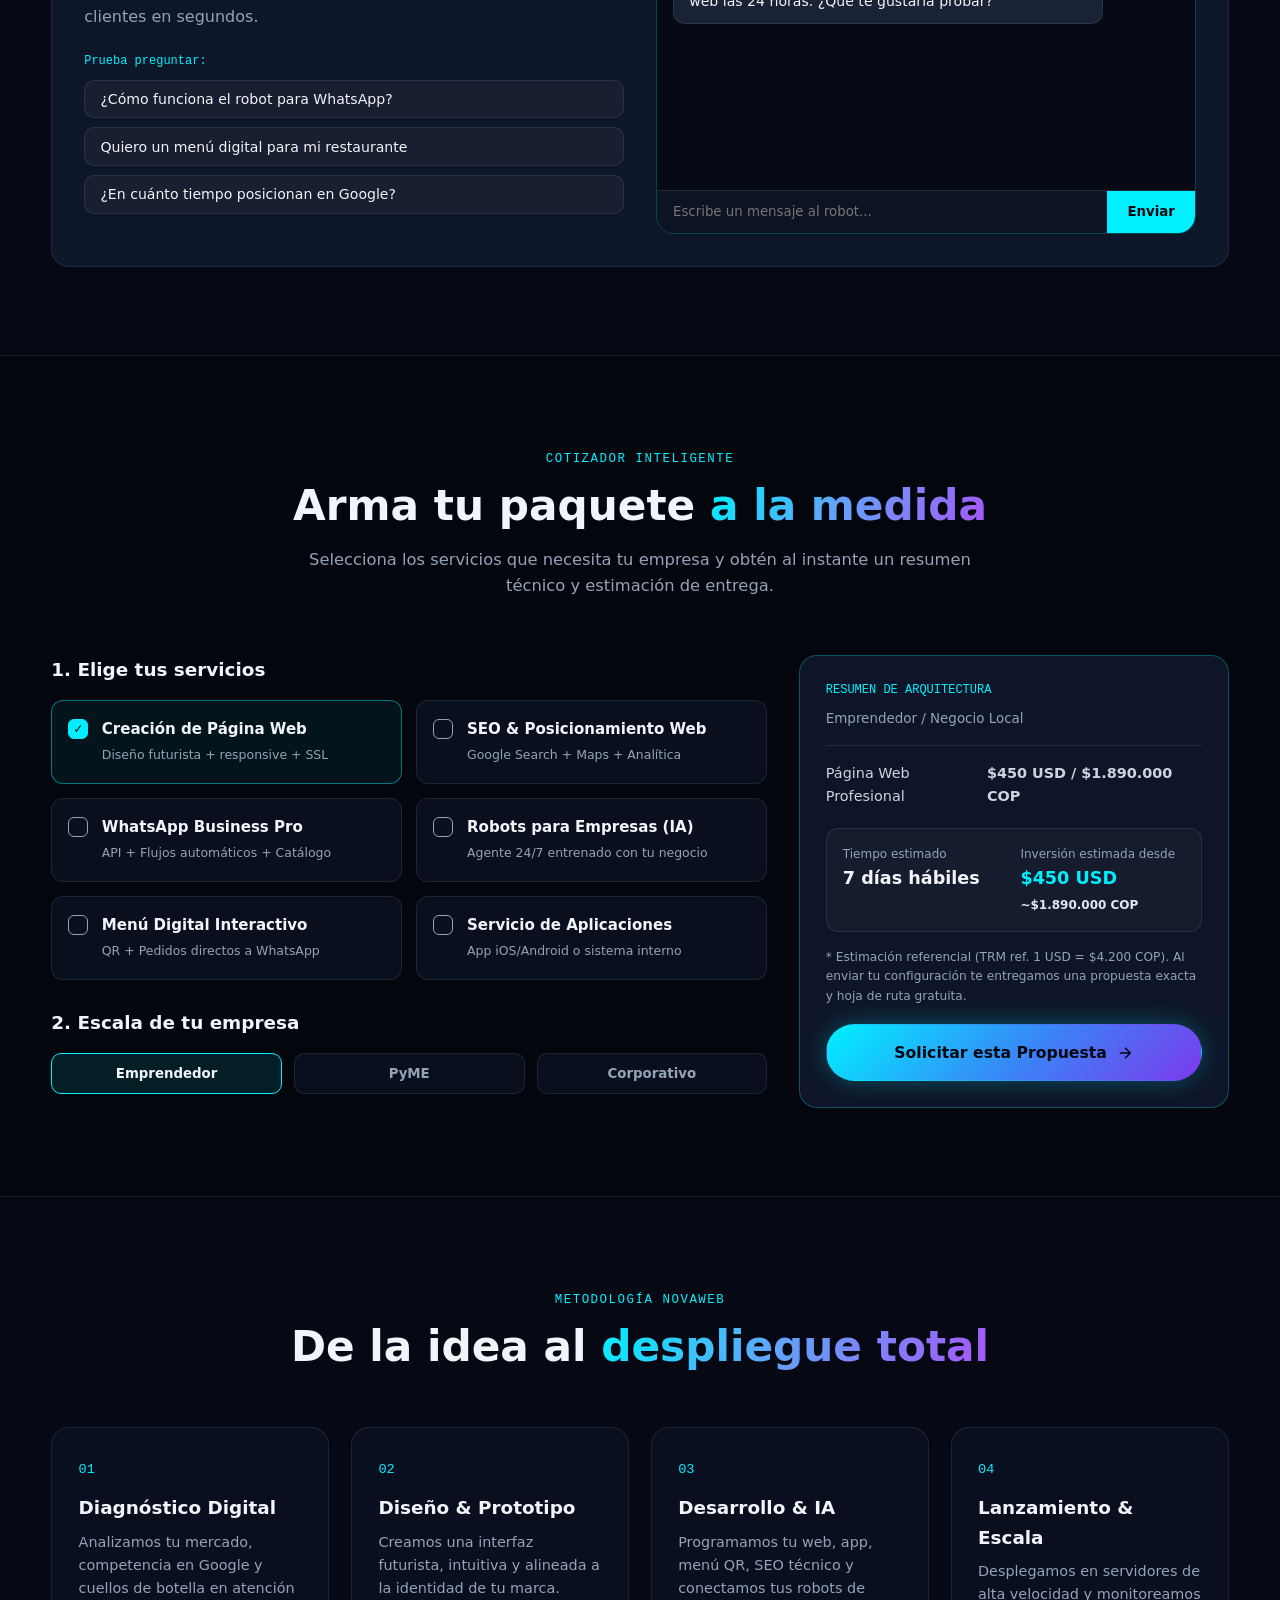
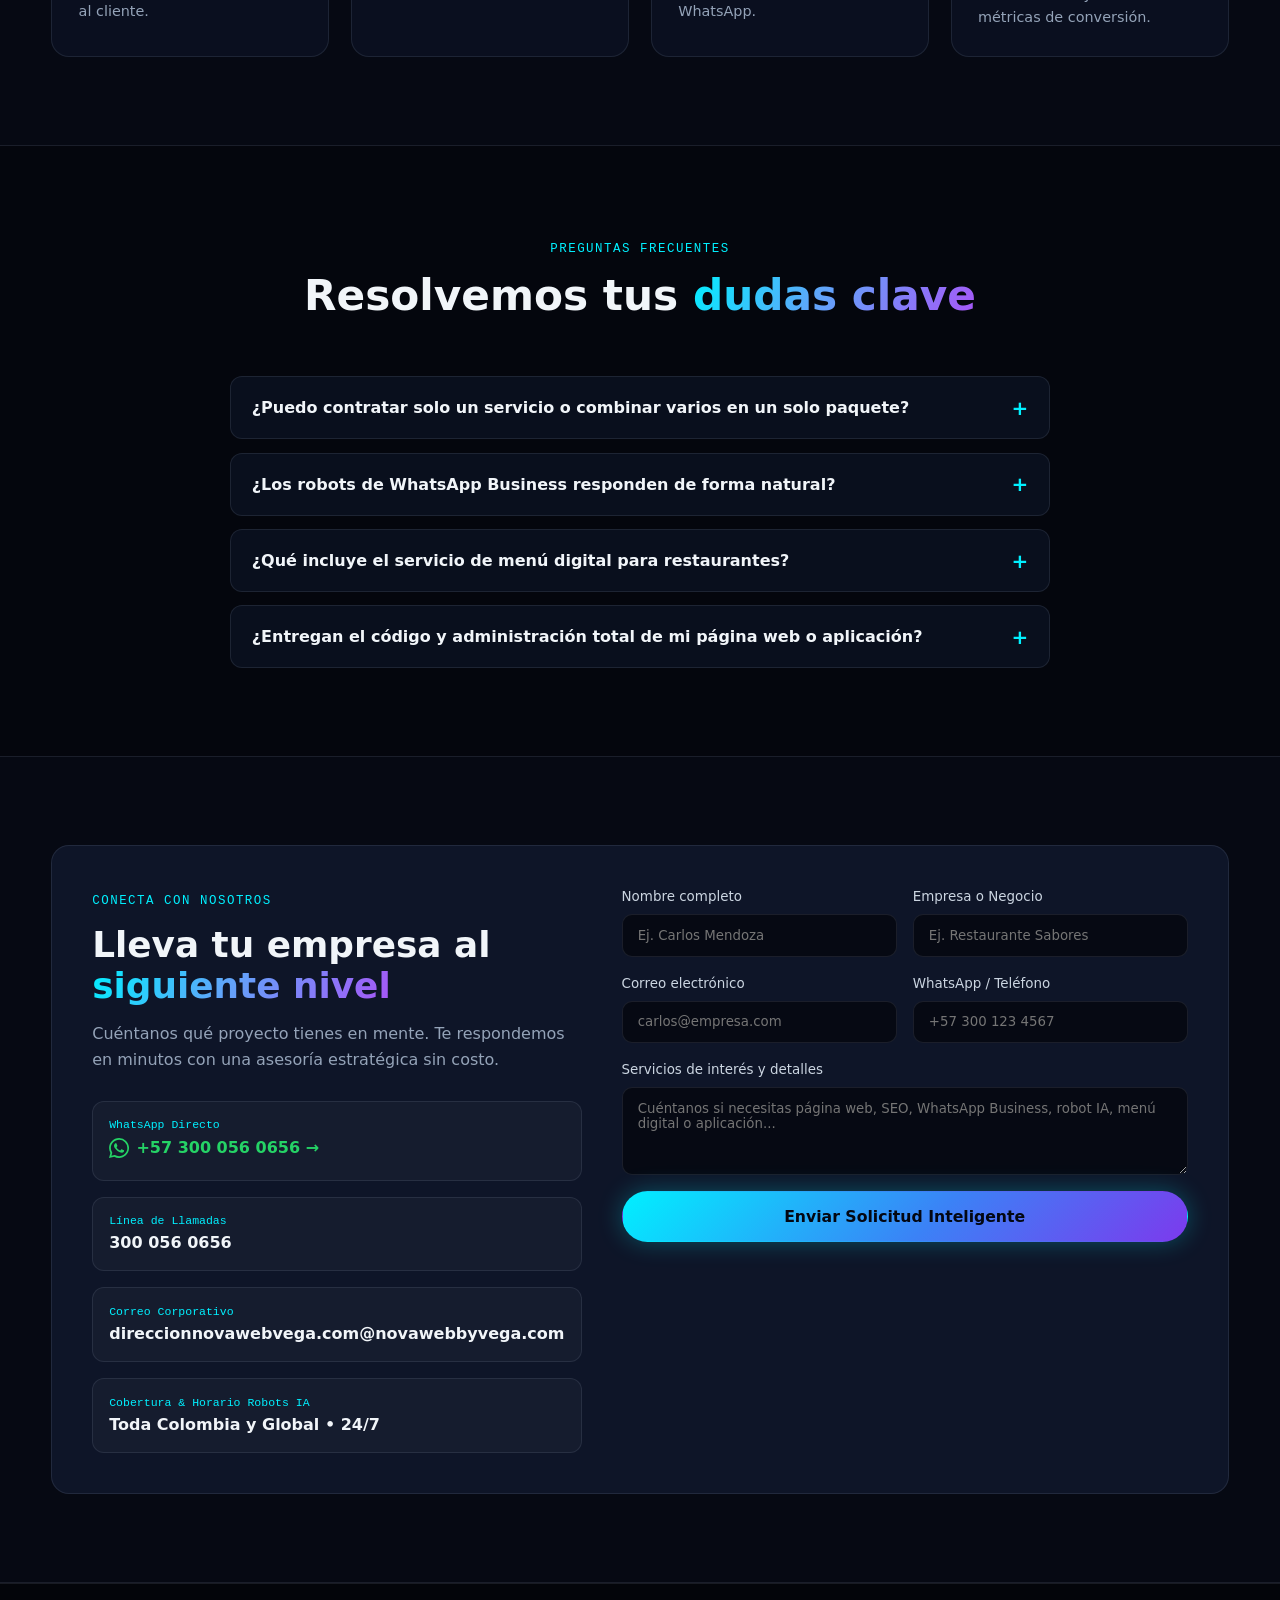
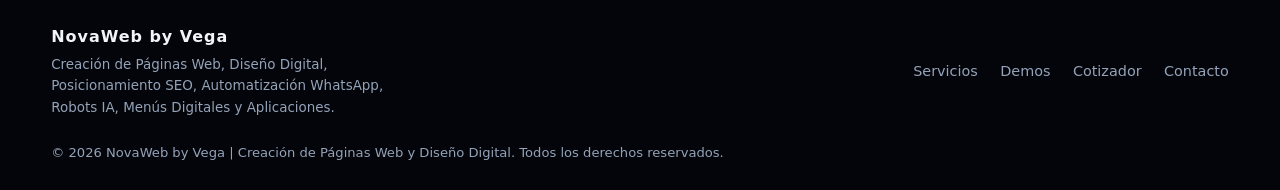
==== commit 2bd0ce2e: "Conectar enlace oficial de WhatsApp Business en botones y contacto" ====
--- a/index.html
+++ b/index.html
@@ -756,7 +756,7 @@
             <p>Cuéntanos qué proyecto tienes en mente. Te respondemos en minutos con una asesoría estratégica sin costo.</p>
 
             <div class="contact-channels">
-              <a class="channel-item channel-wa" href="https://wa.me/573000560656?text=Hola%20NovaWeb%20by%20Vega%2C%20quiero%20cotizar%20un%20proyecto%20digital" target="_blank" rel="noopener noreferrer">
+              <a class="channel-item channel-wa" href="https://wa.me/message/AWVQS2H6OTM3D1" target="_blank" rel="noopener noreferrer">
                 <span class="channel-label">WhatsApp Directo</span>
                 <strong class="wa-inline">
                   <svg viewBox="0 0 24 24" width="20" height="20" fill="currentColor" aria-hidden="true">
@@ -841,7 +841,7 @@
 
   <!-- Floating WhatsApp Direct Button -->
   <a
-    href="https://wa.me/573000560656?text=Hola%20NovaWeb%20by%20Vega%2C%20quiero%20informaci%C3%B3n%20sobre%20sus%20servicios"
+    href="https://wa.me/message/AWVQS2H6OTM3D1"
     target="_blank"
     rel="noopener noreferrer"
     class="floating-wa"
--- a/styles.css
+++ b/styles.css
@@ -34,13 +34,19 @@
   color: var(--text);
   font-family: var(--font-body);
   line-height: 1.6;
-  overflow-x: hidden;
+  overflow-x: clip;
+  max-width: 100%;
 }
 
 body {
   position: relative;
   min-height: 100vh;
-  overflow-x: hidden;
+  overflow-x: clip;
+  max-width: 100%;
+}
+
+main, section, header, footer {
+  max-width: 100%;
 }
 
 a {
@@ -1603,7 +1609,54 @@
     grid-template-columns: 1fr;
   }
 
-  .contact-card { padding: 1.5rem; }
+  .contact-card { padding: 1.25rem; gap: 1.5rem; }
+  .demo-panels { padding: 1.1rem; }
+  .hero { padding-top: 6.2rem; }
+  .section { padding: 3.8rem 0; }
+
+  /* Fix CSS Grid/Flex horizontal overflow on iOS Safari & Android */
+  .hero-grid > *,
+  .demo-split > *,
+  .configurator-grid > *,
+  .contact-card > *,
+  .form-row > *,
+  .hud-stat-row > *,
+  .seo-kpis > *,
+  .services-grid > *,
+  .process-grid > * {
+    min-width: 0;
+    max-width: 100%;
+  }
+
+  .contact-info,
+  .contact-form,
+  .contact-channels,
+  .channel-item,
+  .field,
+  .field input,
+  .field textarea,
+  .hud-card,
+  .hud-terminal,
+  .demo-shell,
+  .config-summary,
+  .btn-full {
+    width: 100%;
+    max-width: 100%;
+    min-width: 0;
+    box-sizing: border-box;
+  }
+
+  .channel-item strong,
+  .serp-url,
+  .hud-terminal,
+  .summary-item {
+    overflow-wrap: anywhere;
+    word-break: break-word;
+  }
+
+  .footer {
+    padding-bottom: calc(5.5rem + env(safe-area-inset-bottom));
+  }
 
   /* Prevent iOS Safari auto-zoom on form inputs */
   input, textarea, select {
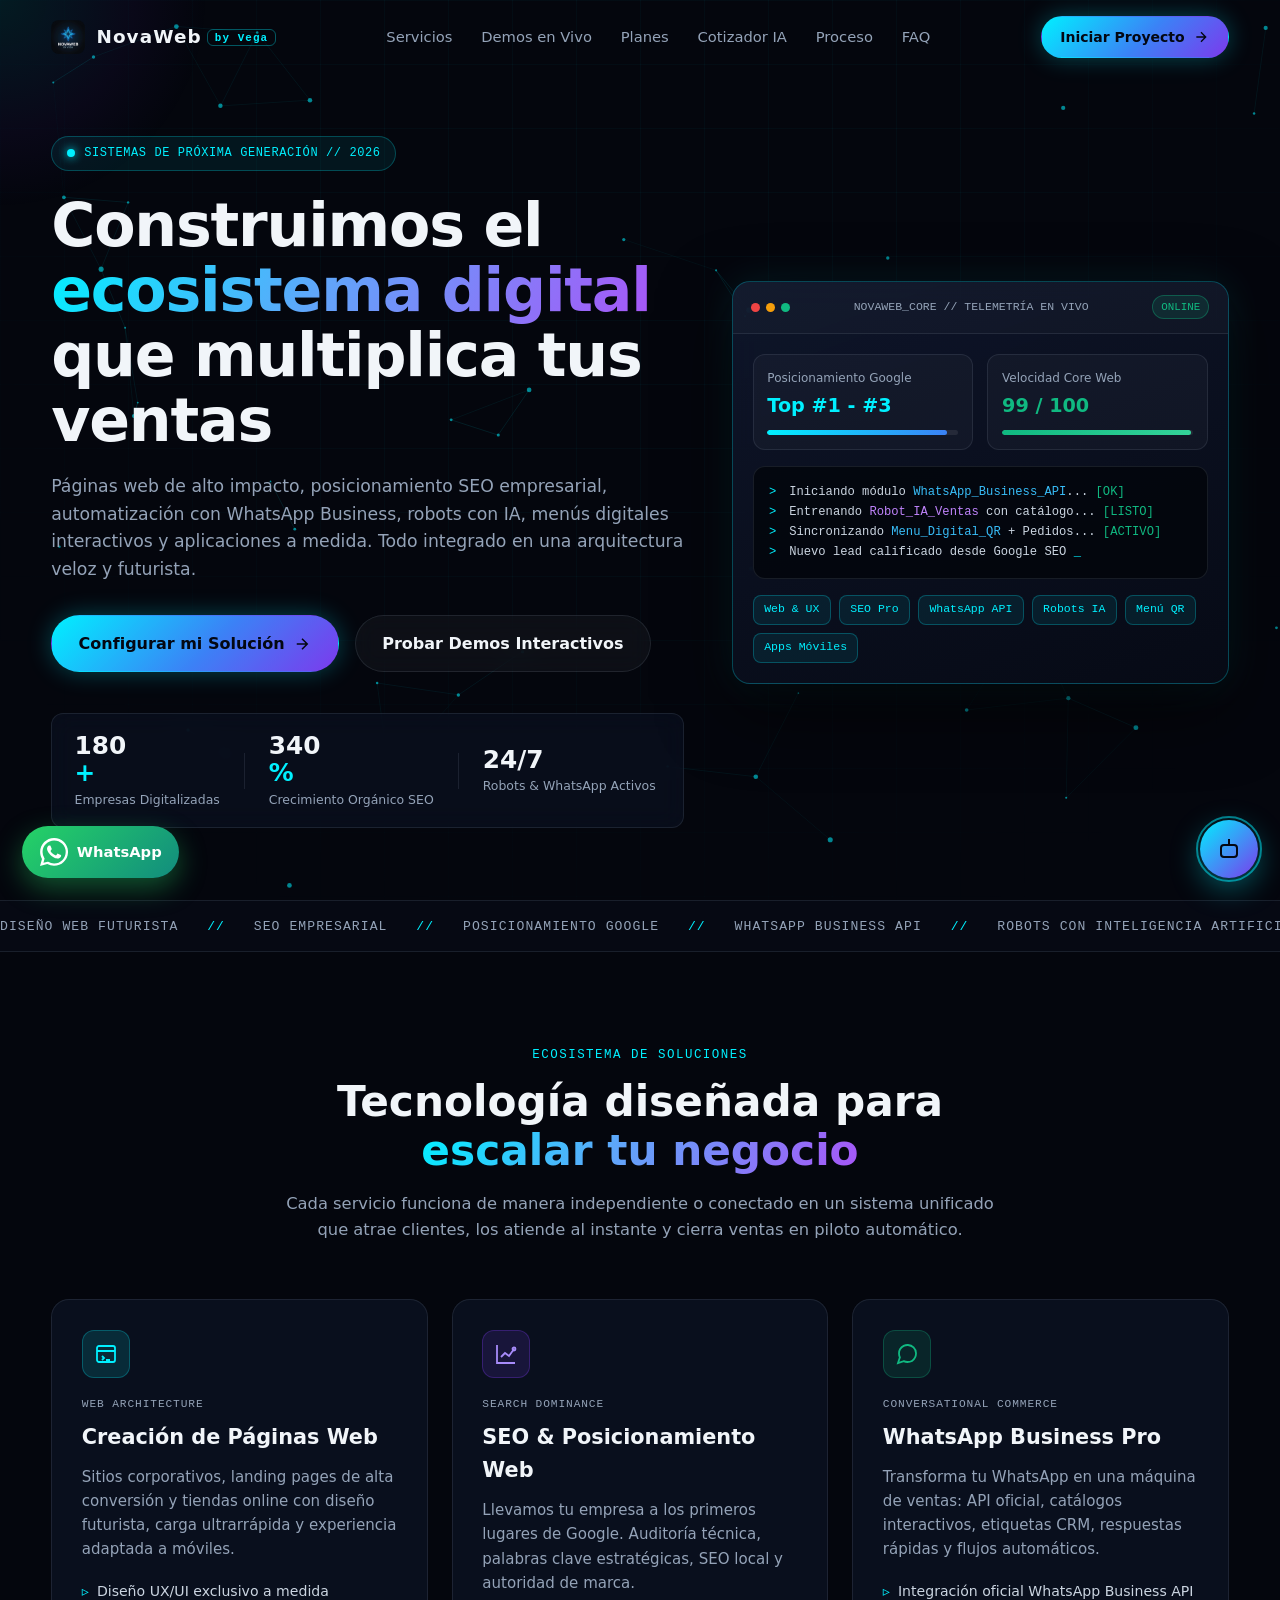
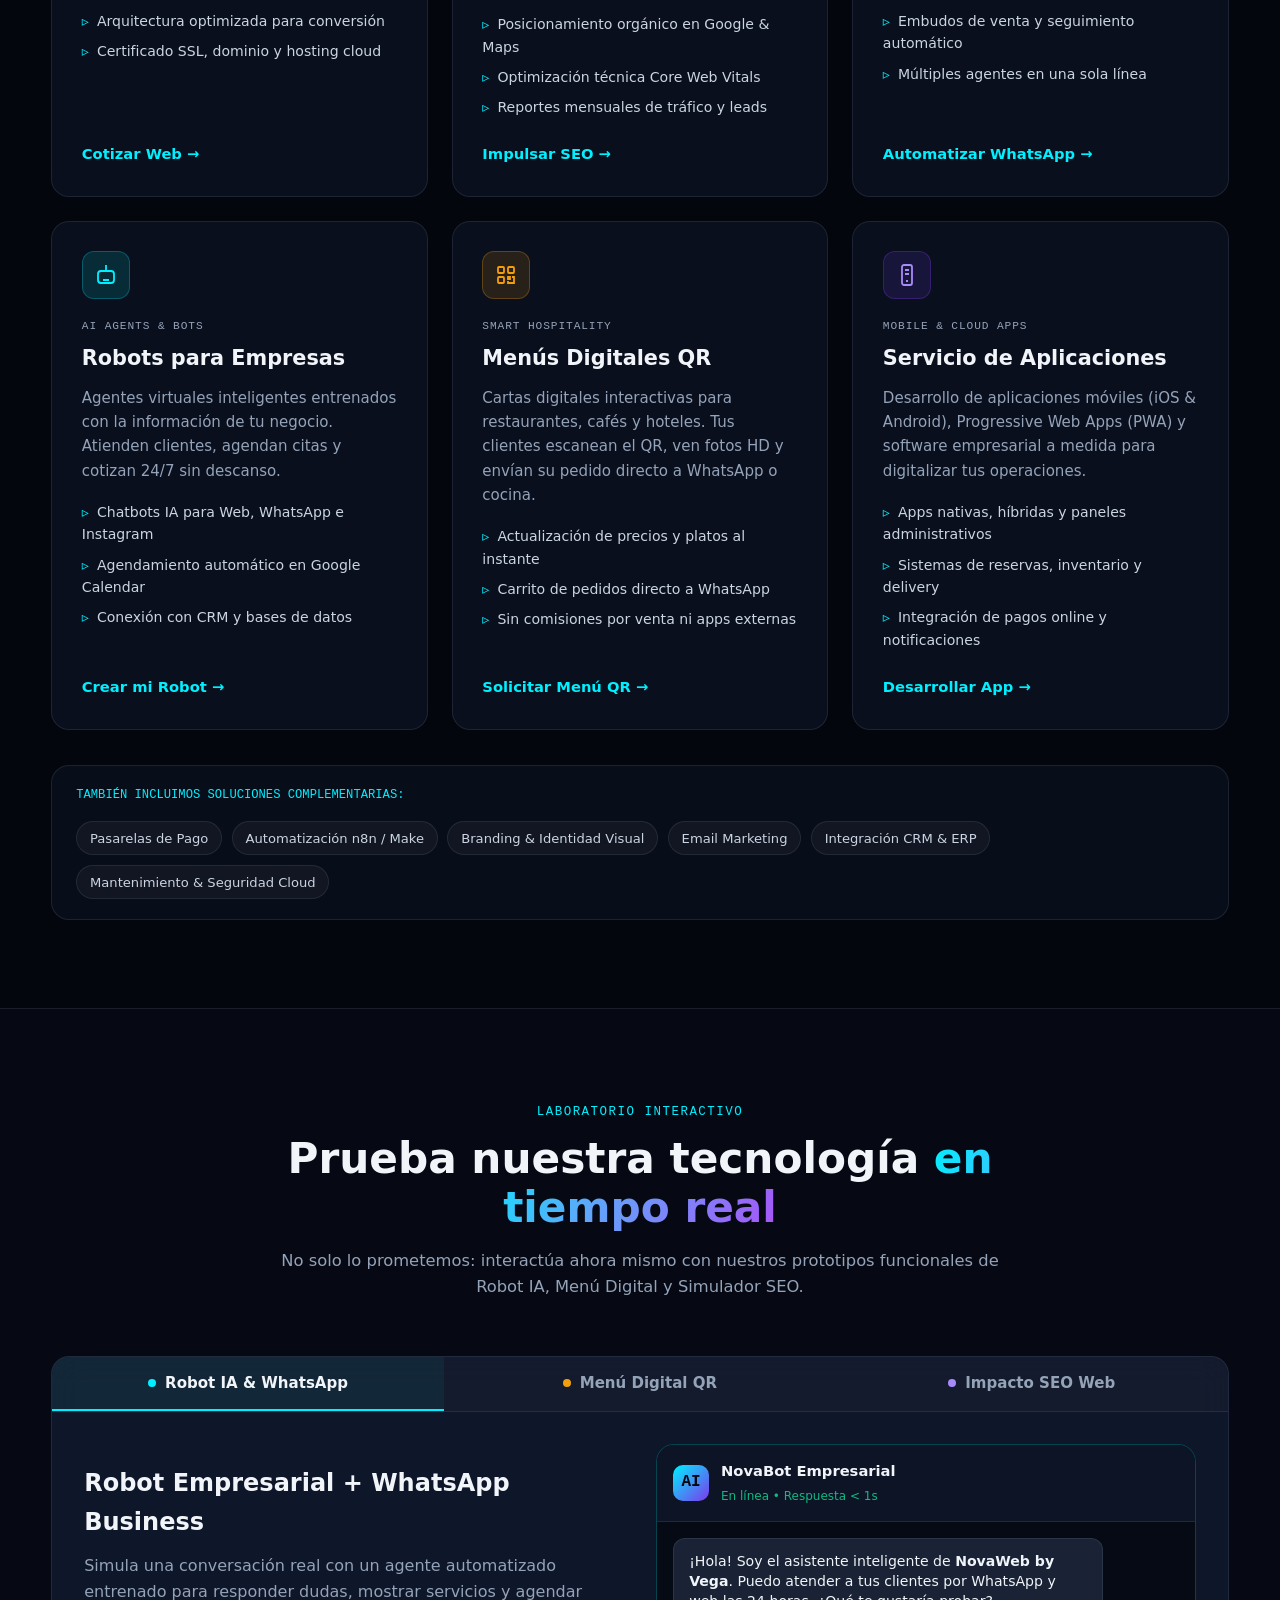
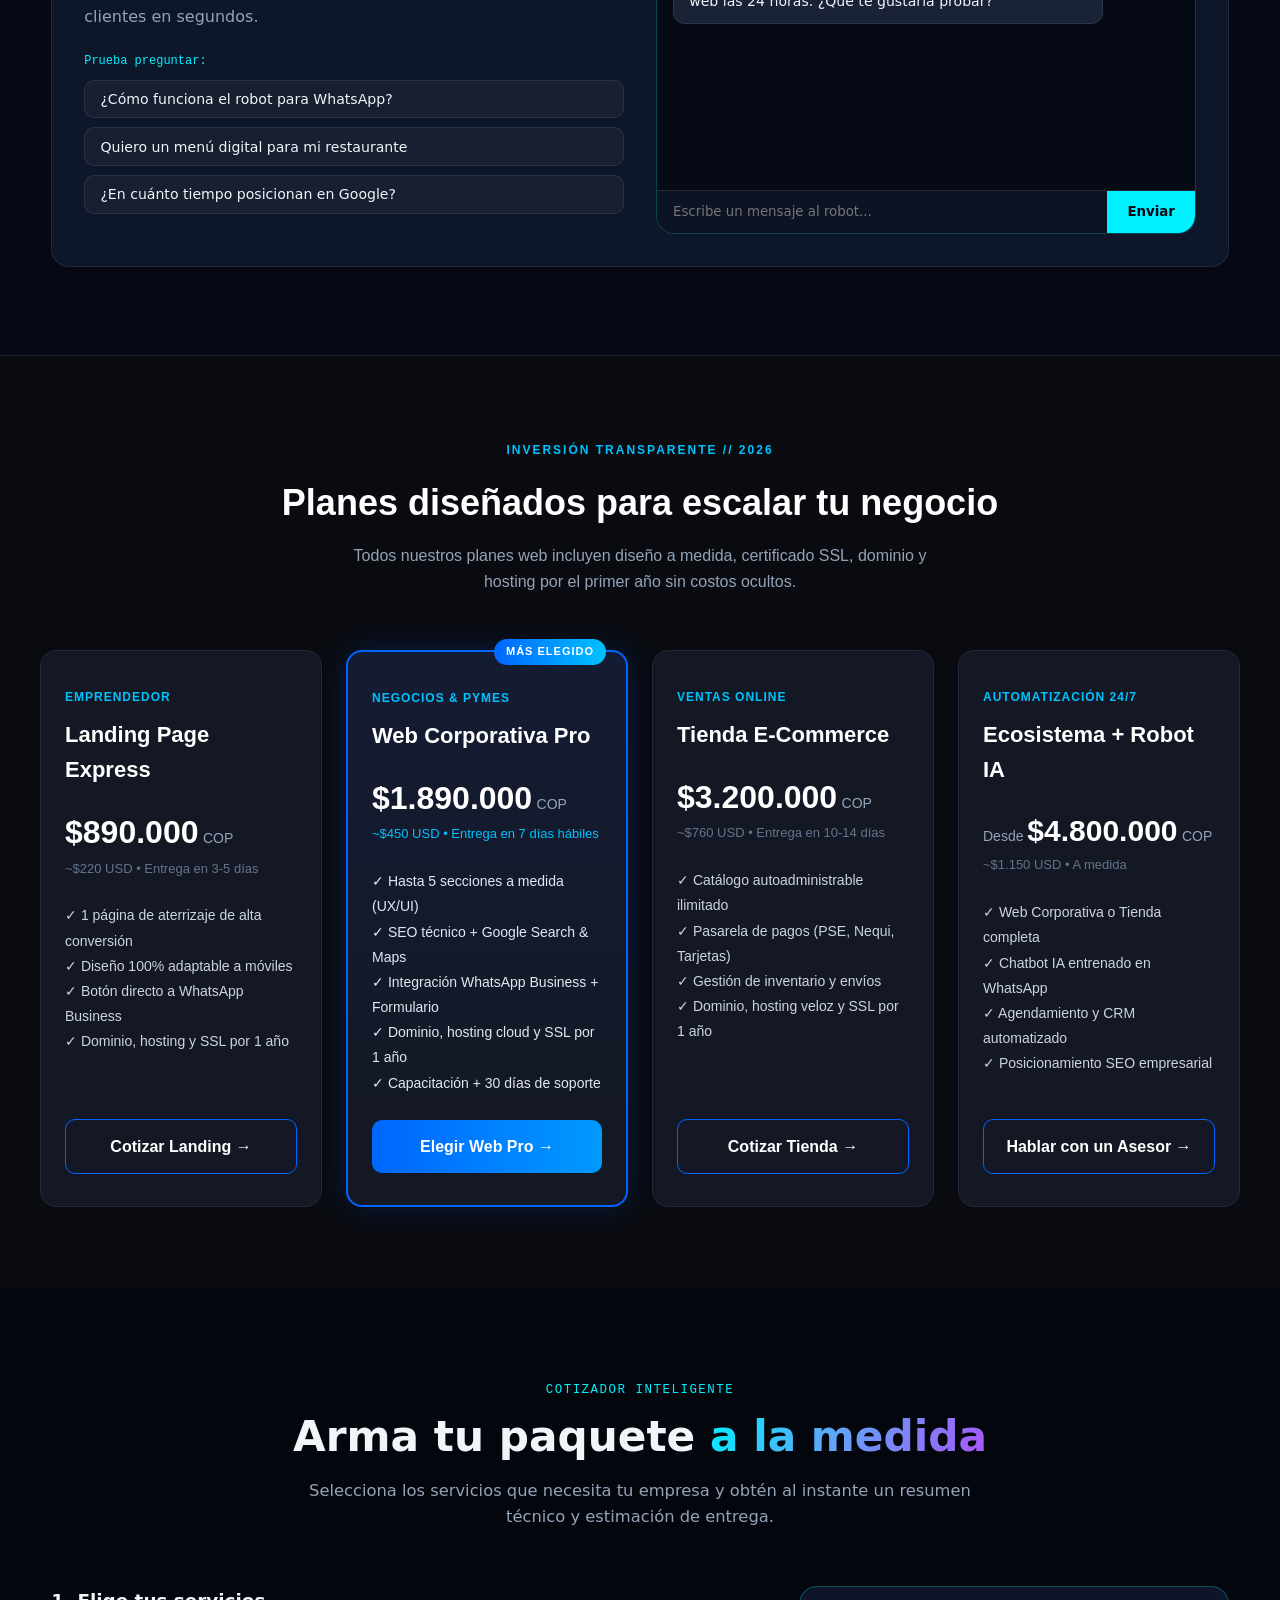
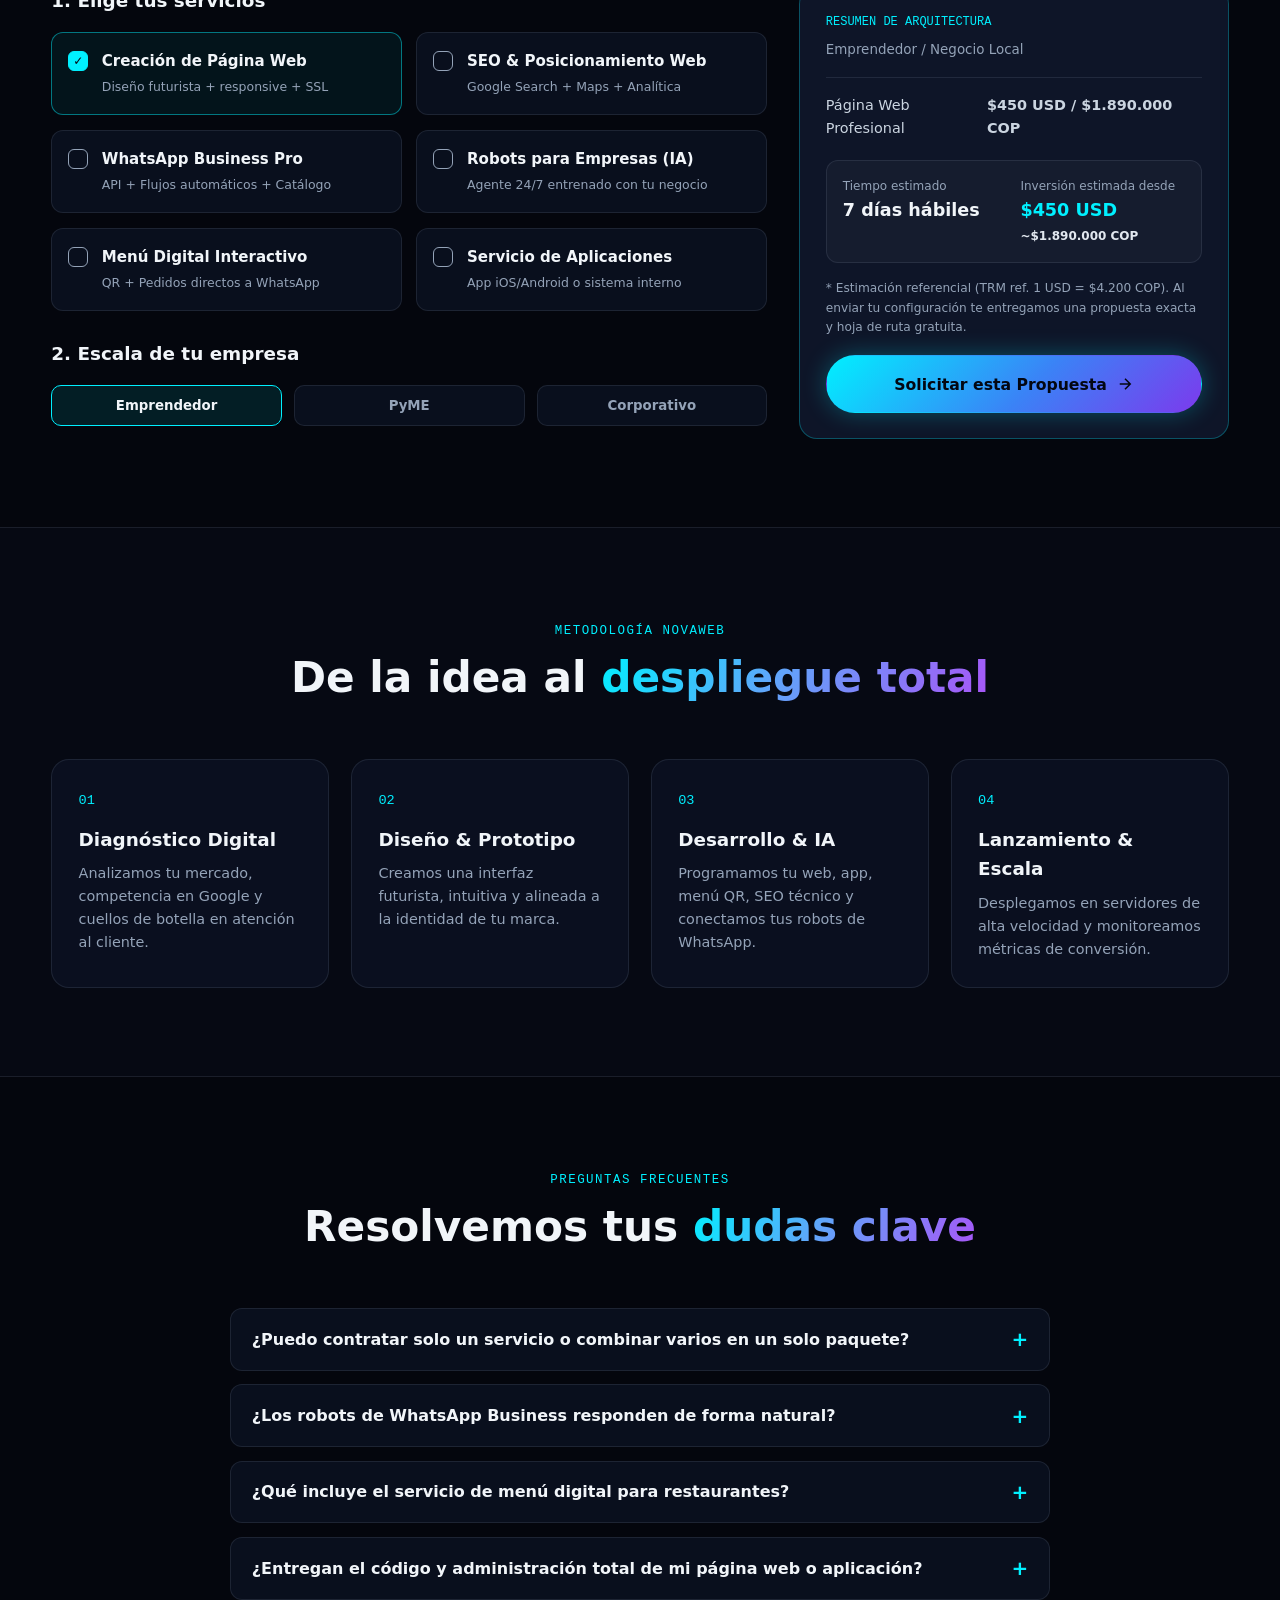
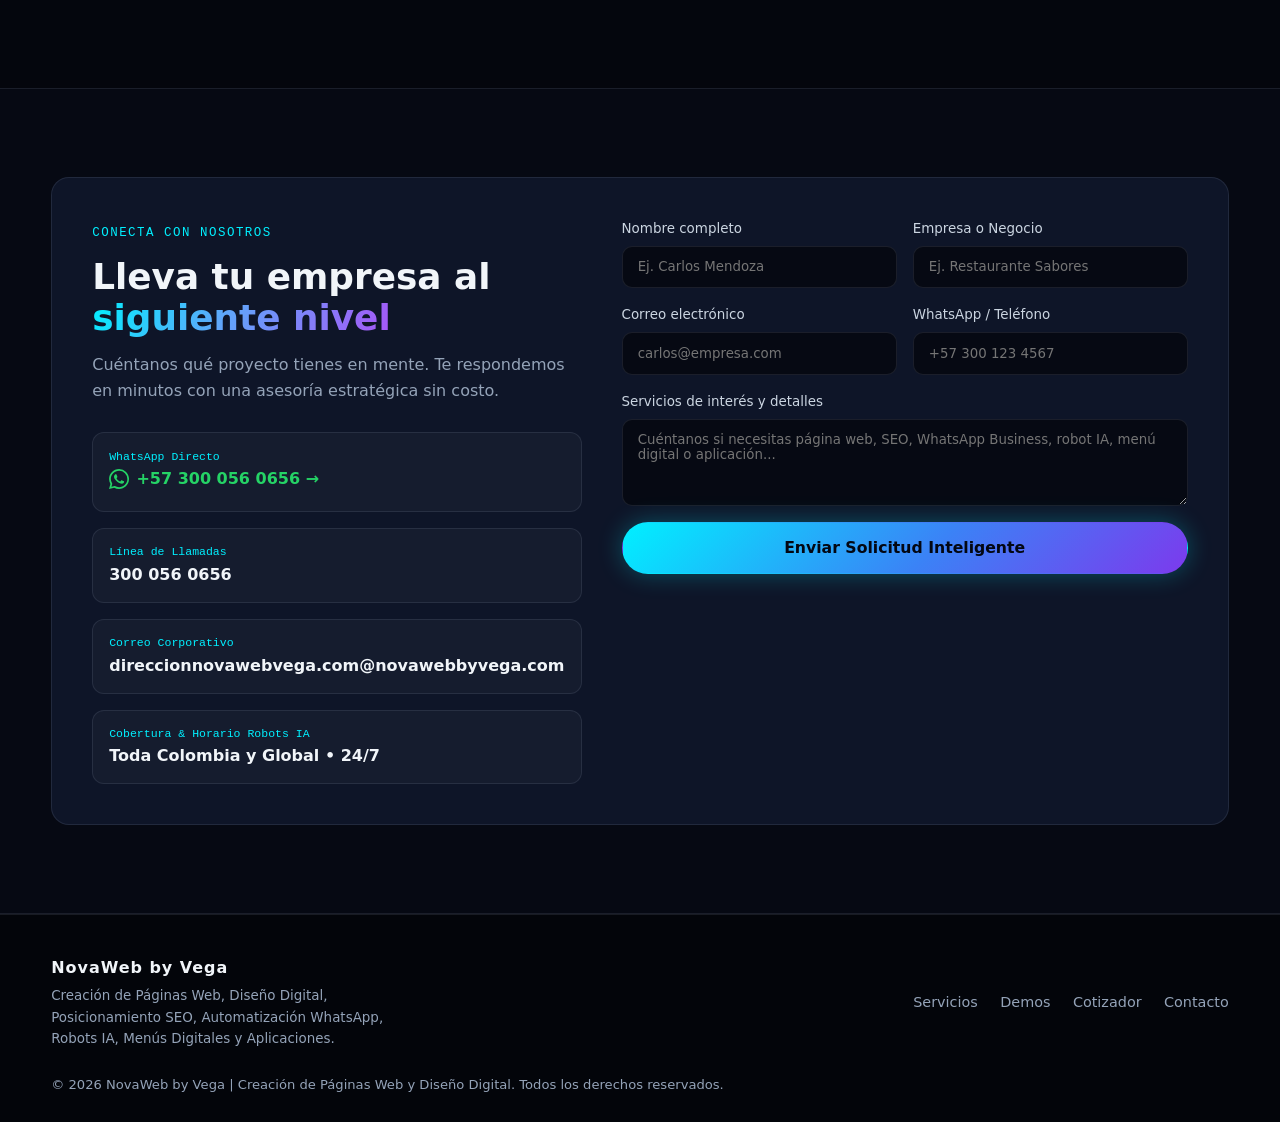
==== commit 61669159: "Agregar seccion de planes y precios en COP y USD" ====
--- a/index.html
+++ b/index.html
@@ -107,6 +107,7 @@
       <nav class="nav-links" id="navLinks" aria-label="Navegación principal">
         <a href="#servicios">Servicios</a>
         <a href="#demos">Demos en Vivo</a>
+        <a href="#planes">Planes</a>
         <a href="#cotizador">Cotizador IA</a>
         <a href="#proceso">Proceso</a>
         <a href="#faq">FAQ</a>
@@ -542,6 +543,123 @@
               </div>
             </div>
           </div>
+        </div>
+      </div>
+    </section>
+
+    <!-- Planes y Precios -->
+    <section id="planes" style="background-color: #090B10; color: #FFFFFF; padding: 80px 20px; font-family: 'Plus Jakarta Sans', 'Inter', sans-serif;">
+      <div style="max-width: 1200px; margin: 0 auto;">
+        
+        <!-- Encabezado -->
+        <div style="text-align: center; margin-bottom: 56px;">
+          <span style="color: #00C2FF; font-size: 12px; font-weight: 700; letter-spacing: 2px; text-transform: uppercase;">
+            INVERSIÓN TRANSPARENTE // 2026
+          </span>
+          <h2 style="font-size: 36px; font-weight: 800; margin: 12px 0;">
+            Planes diseñados para escalar tu negocio
+          </h2>
+          <p style="color: #94A3B8; max-width: 620px; margin: 0 auto; font-size: 16px;">
+            Todos nuestros planes web incluyen diseño a medida, certificado SSL, dominio y hosting por el primer año sin costos ocultos.
+          </p>
+        </div>
+
+        <!-- Grid de Planes -->
+        <div style="display: grid; grid-template-columns: repeat(auto-fit, minmax(265px, 1fr)); gap: 24px; align-items: stretch;">
+
+          <!-- PLAN 1 -->
+          <div style="background: #141824; border: 1px solid #1E293B; border-radius: 16px; padding: 32px 24px; display: flex; flex-direction: column; justify-content: space-between;">
+            <div>
+              <span style="color: #00C2FF; font-size: 12px; font-weight: 700; letter-spacing: 1px;">EMPRENDEDOR</span>
+              <h3 style="font-size: 22px; margin: 8px 0;">Landing Page Express</h3>
+              <div style="margin: 20px 0;">
+                <span style="font-size: 32px; font-weight: 800;">$890.000</span>
+                <span style="color: #94A3B8; font-size: 14px;"> COP</span>
+                <div style="color: #64748B; font-size: 13px;">~$220 USD • Entrega en 3-5 días</div>
+              </div>
+              <ul style="list-style: none; padding: 0; margin: 24px 0; color: #CBD5E1; font-size: 14px; line-height: 1.8;">
+                <li>✓ 1 página de aterrizaje de alta conversión</li>
+                <li>✓ Diseño 100% adaptable a móviles</li>
+                <li>✓ Botón directo a WhatsApp Business</li>
+                <li>✓ Dominio, hosting y SSL por 1 año</li>
+              </ul>
+            </div>
+            <a href="https://wa.me/573000560656?text=Hola%20NovaWeb%20by%20Vega,%20me%20interesa%20el%20Plan%20Landing%20Page%20Express%20($890.000%20COP)" target="_blank" rel="noopener noreferrer" style="display: block; text-align: center; padding: 14px; border-radius: 10px; border: 1px solid #0066FF; color: #FFFFFF; text-decoration: none; font-weight: 600;">
+              Cotizar Landing →
+            </a>
+          </div>
+
+          <!-- PLAN 2 (DESTACADO) -->
+          <div style="background: linear-gradient(180deg, #141C33 0%, #141824 100%); border: 2px solid #0066FF; border-radius: 16px; padding: 32px 24px; display: flex; flex-direction: column; justify-content: space-between; position: relative; box-shadow: 0 0 30px rgba(0, 102, 255, 0.2);">
+            <div style="position: absolute; top: -13px; right: 20px; background: linear-gradient(90deg, #0066FF, #00C2FF); color: #FFFFFF; font-size: 11px; font-weight: 800; padding: 4px 12px; border-radius: 20px; letter-spacing: 1px;">
+              MÁS ELEGIDO
+            </div>
+            <div>
+              <span style="color: #00C2FF; font-size: 12px; font-weight: 700; letter-spacing: 1px;">NEGOCIOS &amp; PYMES</span>
+              <h3 style="font-size: 22px; margin: 8px 0;">Web Corporativa Pro</h3>
+              <div style="margin: 20px 0;">
+                <span style="font-size: 32px; font-weight: 800;">$1.890.000</span>
+                <span style="color: #94A3B8; font-size: 14px;"> COP</span>
+                <div style="color: #00C2FF; font-size: 13px;">~$450 USD • Entrega en 7 días hábiles</div>
+              </div>
+              <ul style="list-style: none; padding: 0; margin: 24px 0; color: #E2E8F0; font-size: 14px; line-height: 1.8;">
+                <li>✓ Hasta 5 secciones a medida (UX/UI)</li>
+                <li>✓ SEO técnico + Google Search &amp; Maps</li>
+                <li>✓ Integración WhatsApp Business + Formulario</li>
+                <li>✓ Dominio, hosting cloud y SSL por 1 año</li>
+                <li>✓ Capacitación + 30 días de soporte</li>
+              </ul>
+            </div>
+            <a href="https://wa.me/573000560656?text=Hola%20NovaWeb%20by%20Vega,%20quiero%20iniciar%20mi%20Web%20Corporativa%20Pro%20($1.890.000%20COP)" target="_blank" rel="noopener noreferrer" style="display: block; text-align: center; padding: 14px; border-radius: 10px; background: linear-gradient(90deg, #0066FF, #0099FF); color: #FFFFFF; text-decoration: none; font-weight: 700;">
+              Elegir Web Pro →
+            </a>
+          </div>
+
+          <!-- PLAN 3 -->
+          <div style="background: #141824; border: 1px solid #1E293B; border-radius: 16px; padding: 32px 24px; display: flex; flex-direction: column; justify-content: space-between;">
+            <div>
+              <span style="color: #00C2FF; font-size: 12px; font-weight: 700; letter-spacing: 1px;">VENTAS ONLINE</span>
+              <h3 style="font-size: 22px; margin: 8px 0;">Tienda E-Commerce</h3>
+              <div style="margin: 20px 0;">
+                <span style="font-size: 32px; font-weight: 800;">$3.200.000</span>
+                <span style="color: #94A3B8; font-size: 14px;"> COP</span>
+                <div style="color: #64748B; font-size: 13px;">~$760 USD • Entrega en 10-14 días</div>
+              </div>
+              <ul style="list-style: none; padding: 0; margin: 24px 0; color: #CBD5E1; font-size: 14px; line-height: 1.8;">
+                <li>✓ Catálogo autoadministrable ilimitado</li>
+                <li>✓ Pasarela de pagos (PSE, Nequi, Tarjetas)</li>
+                <li>✓ Gestión de inventario y envíos</li>
+                <li>✓ Dominio, hosting veloz y SSL por 1 año</li>
+              </ul>
+            </div>
+            <a href="https://wa.me/573000560656?text=Hola%20NovaWeb%20by%20Vega,%20me%20interesa%20la%20Tienda%20E-Commerce%20($3.200.000%20COP)" target="_blank" rel="noopener noreferrer" style="display: block; text-align: center; padding: 14px; border-radius: 10px; border: 1px solid #0066FF; color: #FFFFFF; text-decoration: none; font-weight: 600;">
+              Cotizar Tienda →
+            </a>
+          </div>
+
+          <!-- PLAN 4 -->
+          <div style="background: #141824; border: 1px solid #1E293B; border-radius: 16px; padding: 32px 24px; display: flex; flex-direction: column; justify-content: space-between;">
+            <div>
+              <span style="color: #00C2FF; font-size: 12px; font-weight: 700; letter-spacing: 1px;">AUTOMATIZACIÓN 24/7</span>
+              <h3 style="font-size: 22px; margin: 8px 0;">Ecosistema + Robot IA</h3>
+              <div style="margin: 20px 0;">
+                <span style="font-size: 14px; color: #94A3B8;">Desde </span>
+                <span style="font-size: 30px; font-weight: 800;">$4.800.000</span>
+                <span style="color: #94A3B8; font-size: 14px;"> COP</span>
+                <div style="color: #64748B; font-size: 13px;">~$1.150 USD • A medida</div>
+              </div>
+              <ul style="list-style: none; padding: 0; margin: 24px 0; color: #CBD5E1; font-size: 14px; line-height: 1.8;">
+                <li>✓ Web Corporativa o Tienda completa</li>
+                <li>✓ Chatbot IA entrenado en WhatsApp</li>
+                <li>✓ Agendamiento y CRM automatizado</li>
+                <li>✓ Posicionamiento SEO empresarial</li>
+              </ul>
+            </div>
+            <a href="https://wa.me/573000560656?text=Hola%20NovaWeb%20by%20Vega,%20quiero%20cotizar%20el%20Ecosistema%20Digital%20con%20Robot%20IA" target="_blank" rel="noopener noreferrer" style="display: block; text-align: center; padding: 14px; border-radius: 10px; border: 1px solid #0066FF; color: #FFFFFF; text-decoration: none; font-weight: 600;">
+              Hablar con un Asesor →
+            </a>
+          </div>
+
         </div>
       </div>
     </section>
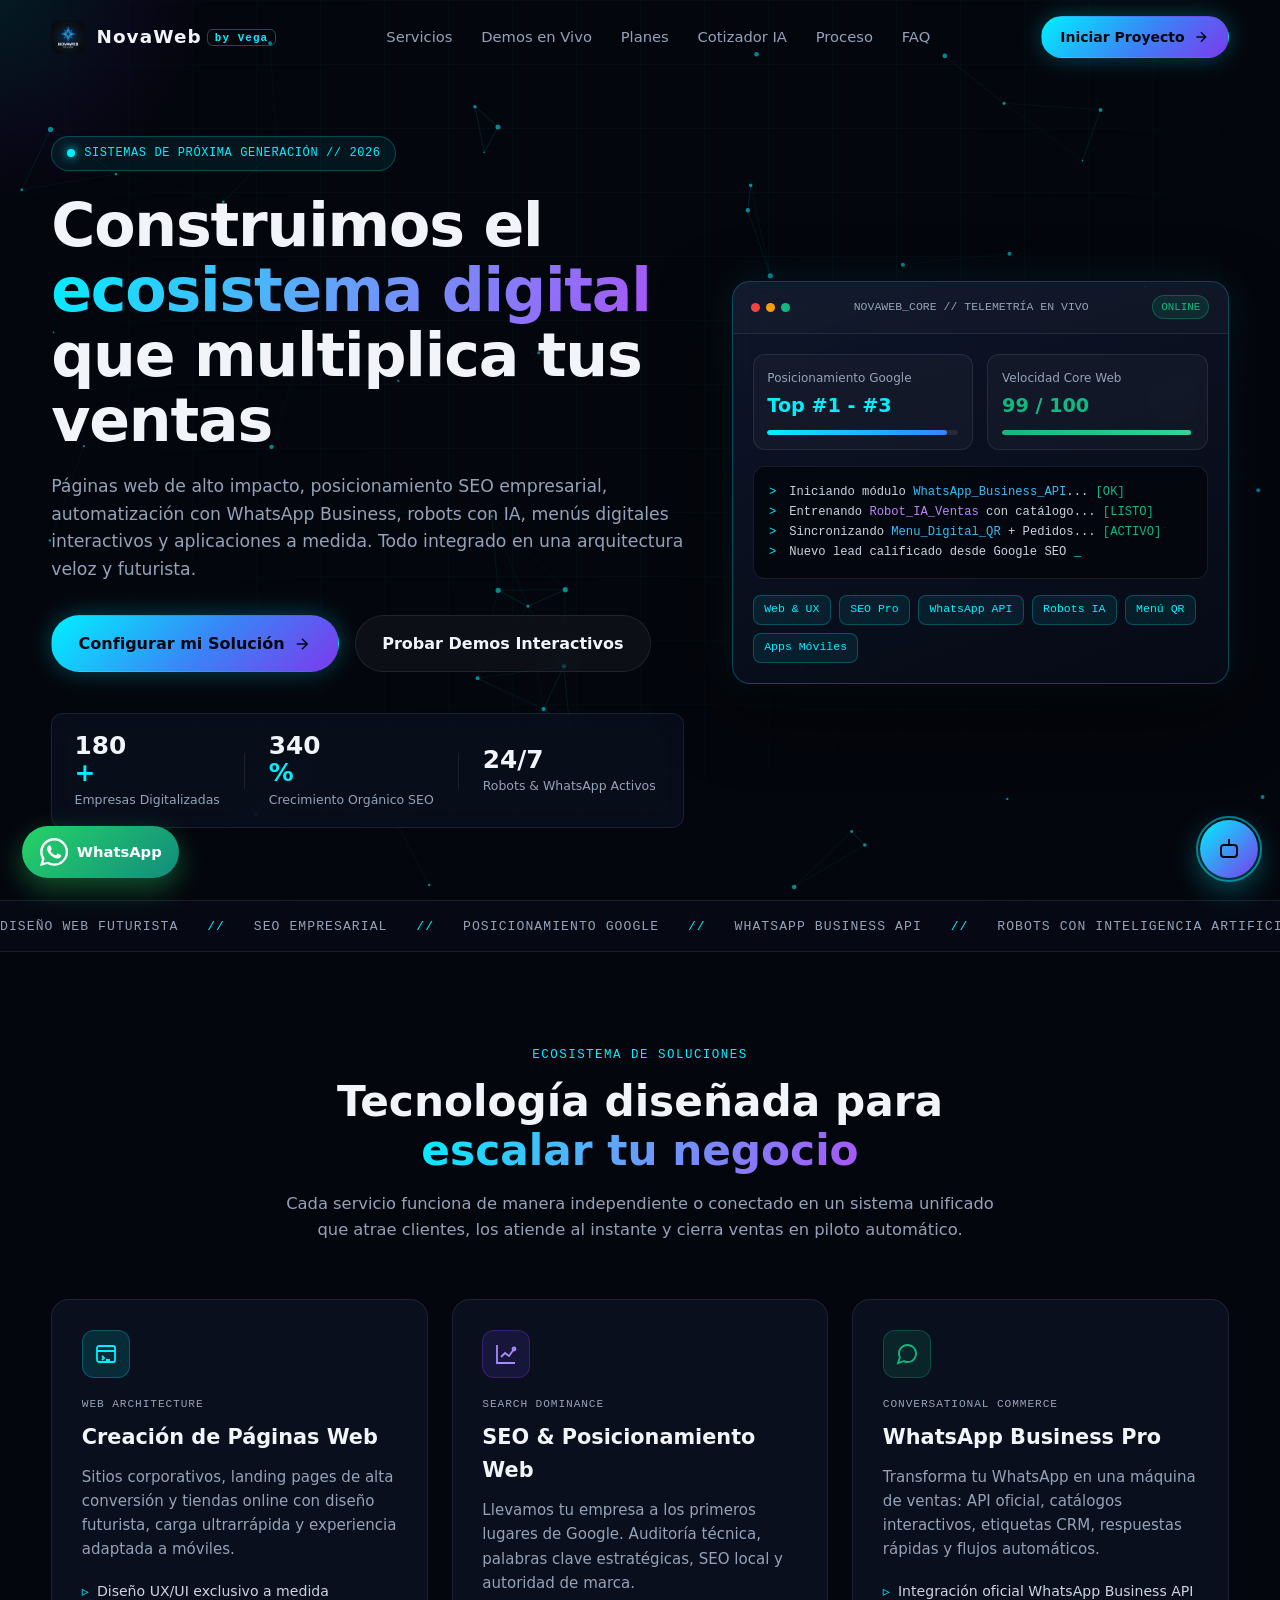
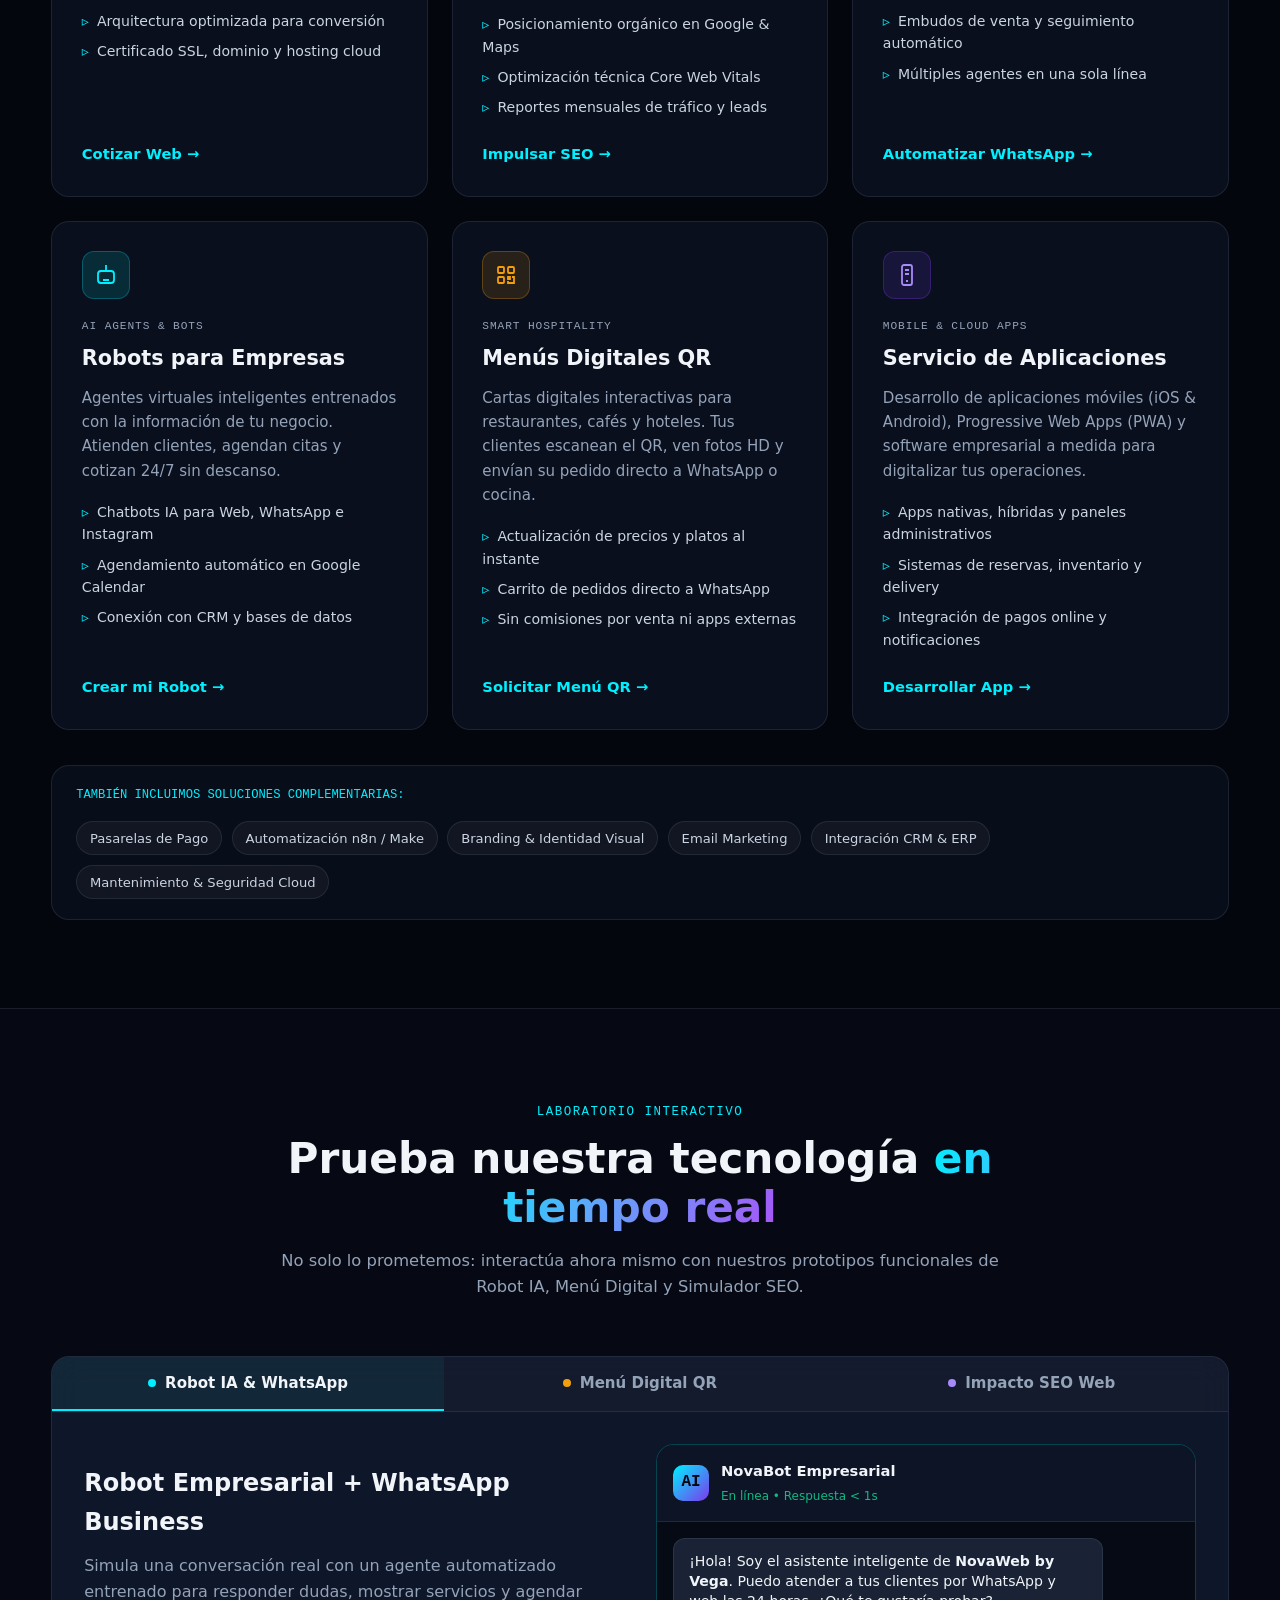
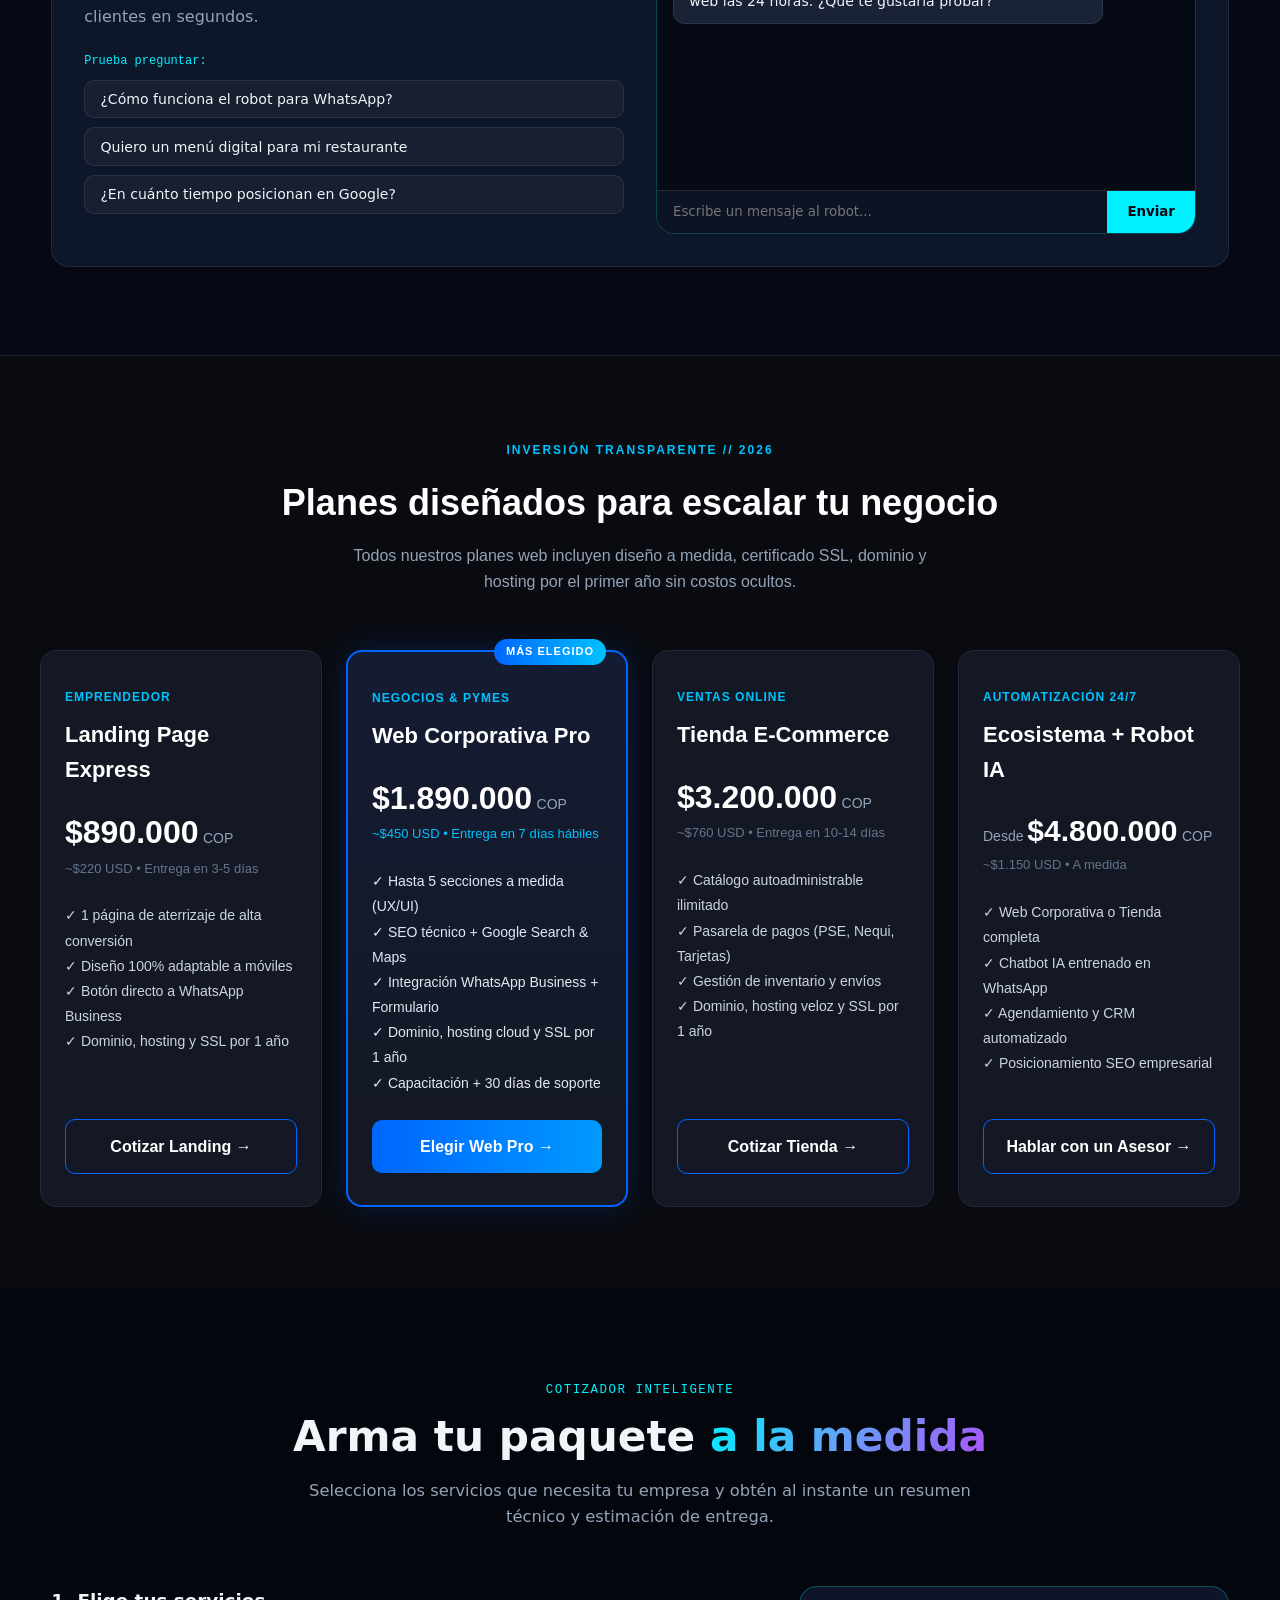
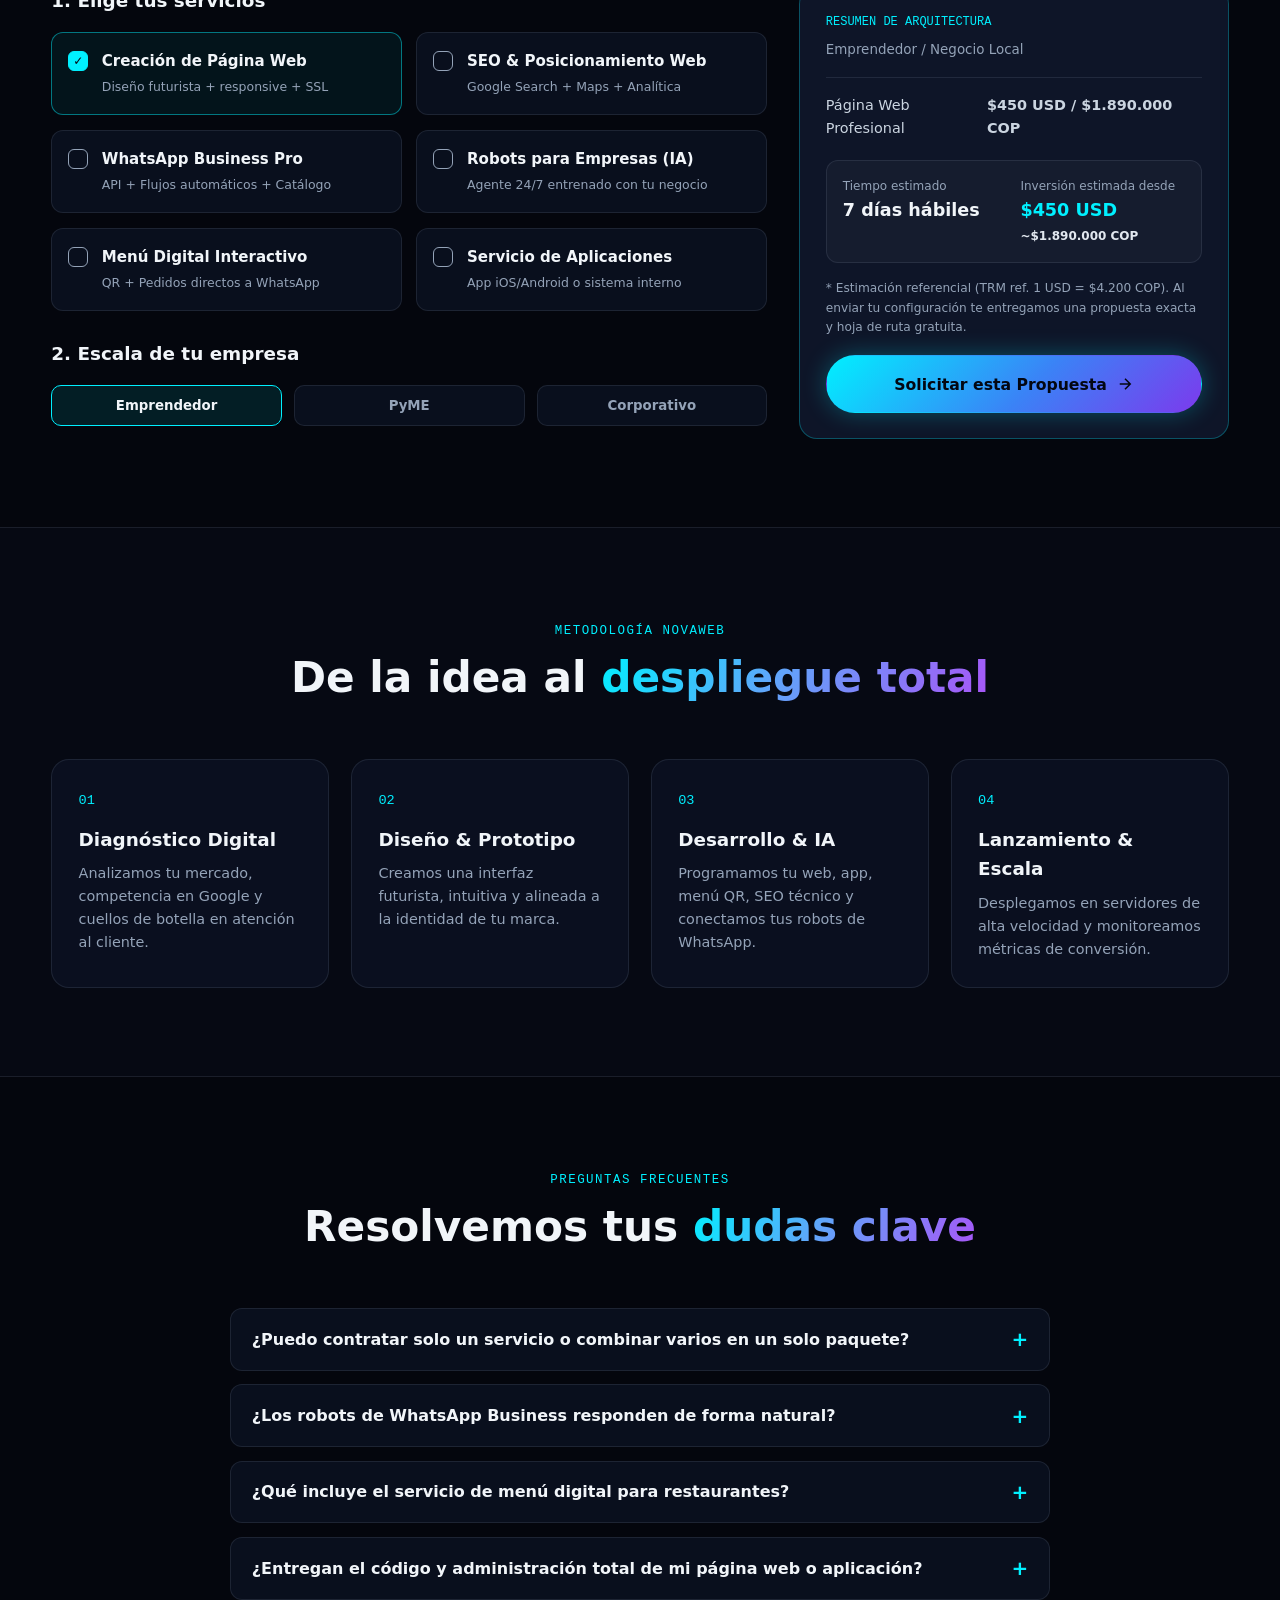
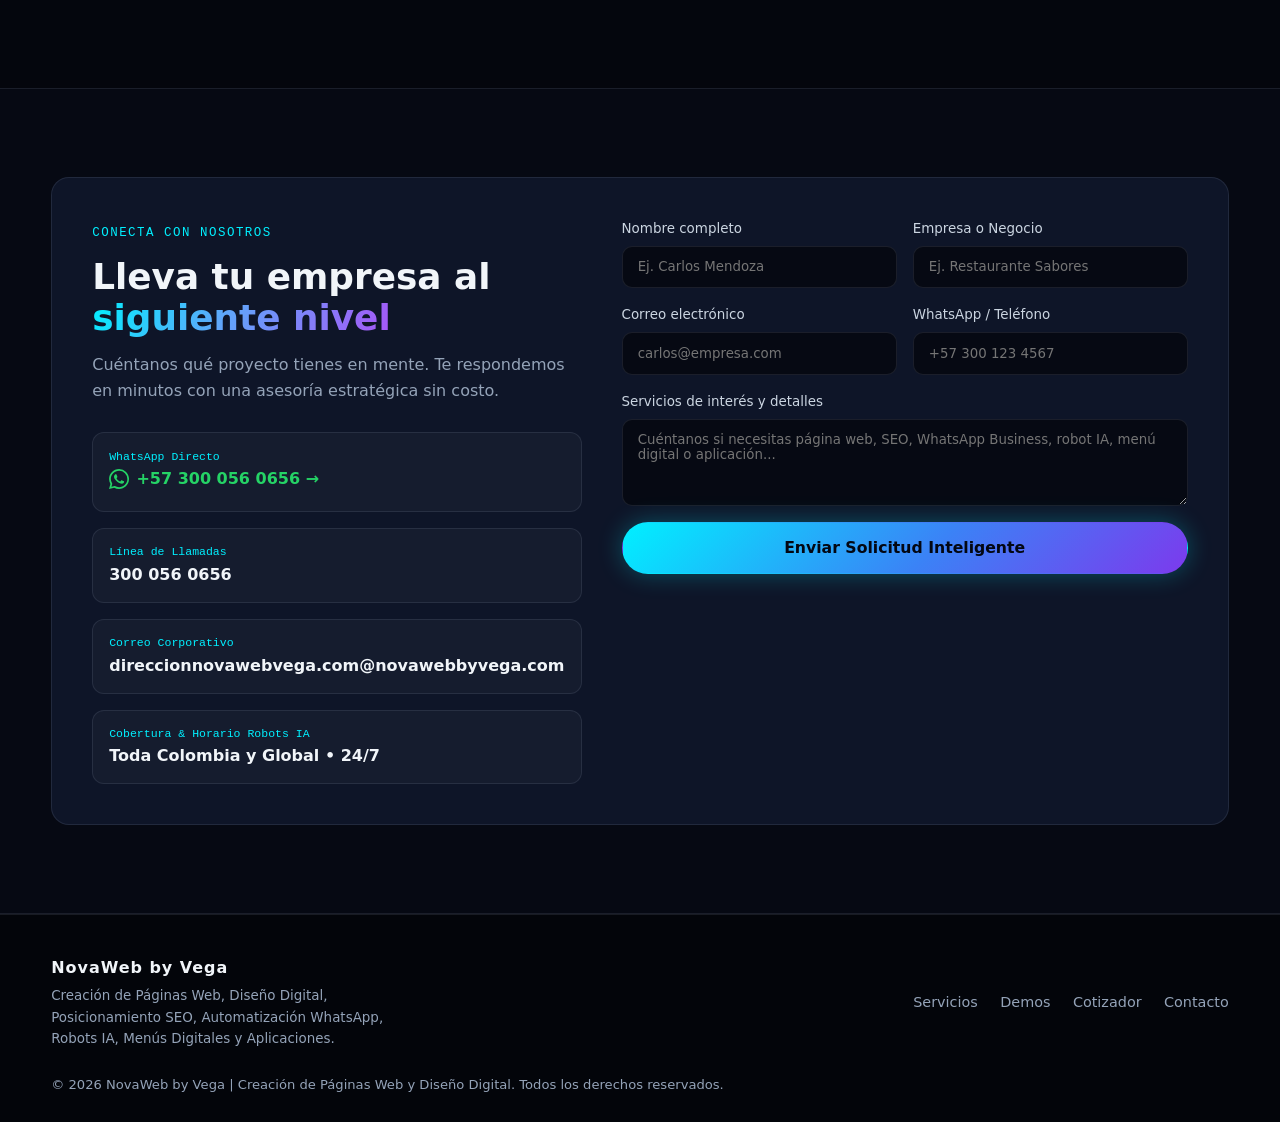
==== commit 2740e532: "Agregar demo completo de Menu Digital QR en /demo-menu/" ====
--- a/index.html
+++ b/index.html
@@ -473,6 +473,9 @@
                     </div>
                     <div class="order-feedback" id="orderFeedback"></div>
                   </div>
+                  <a href="demo-menu/" target="_blank" rel="noopener noreferrer" class="btn btn-glass btn-sm" style="margin-top: 1rem;">
+                    <span>Abrir Demo Menú QR en Pantalla Completa &rarr;</span>
+                  </a>
                 </div>
 
                 <div class="phone-mockup">
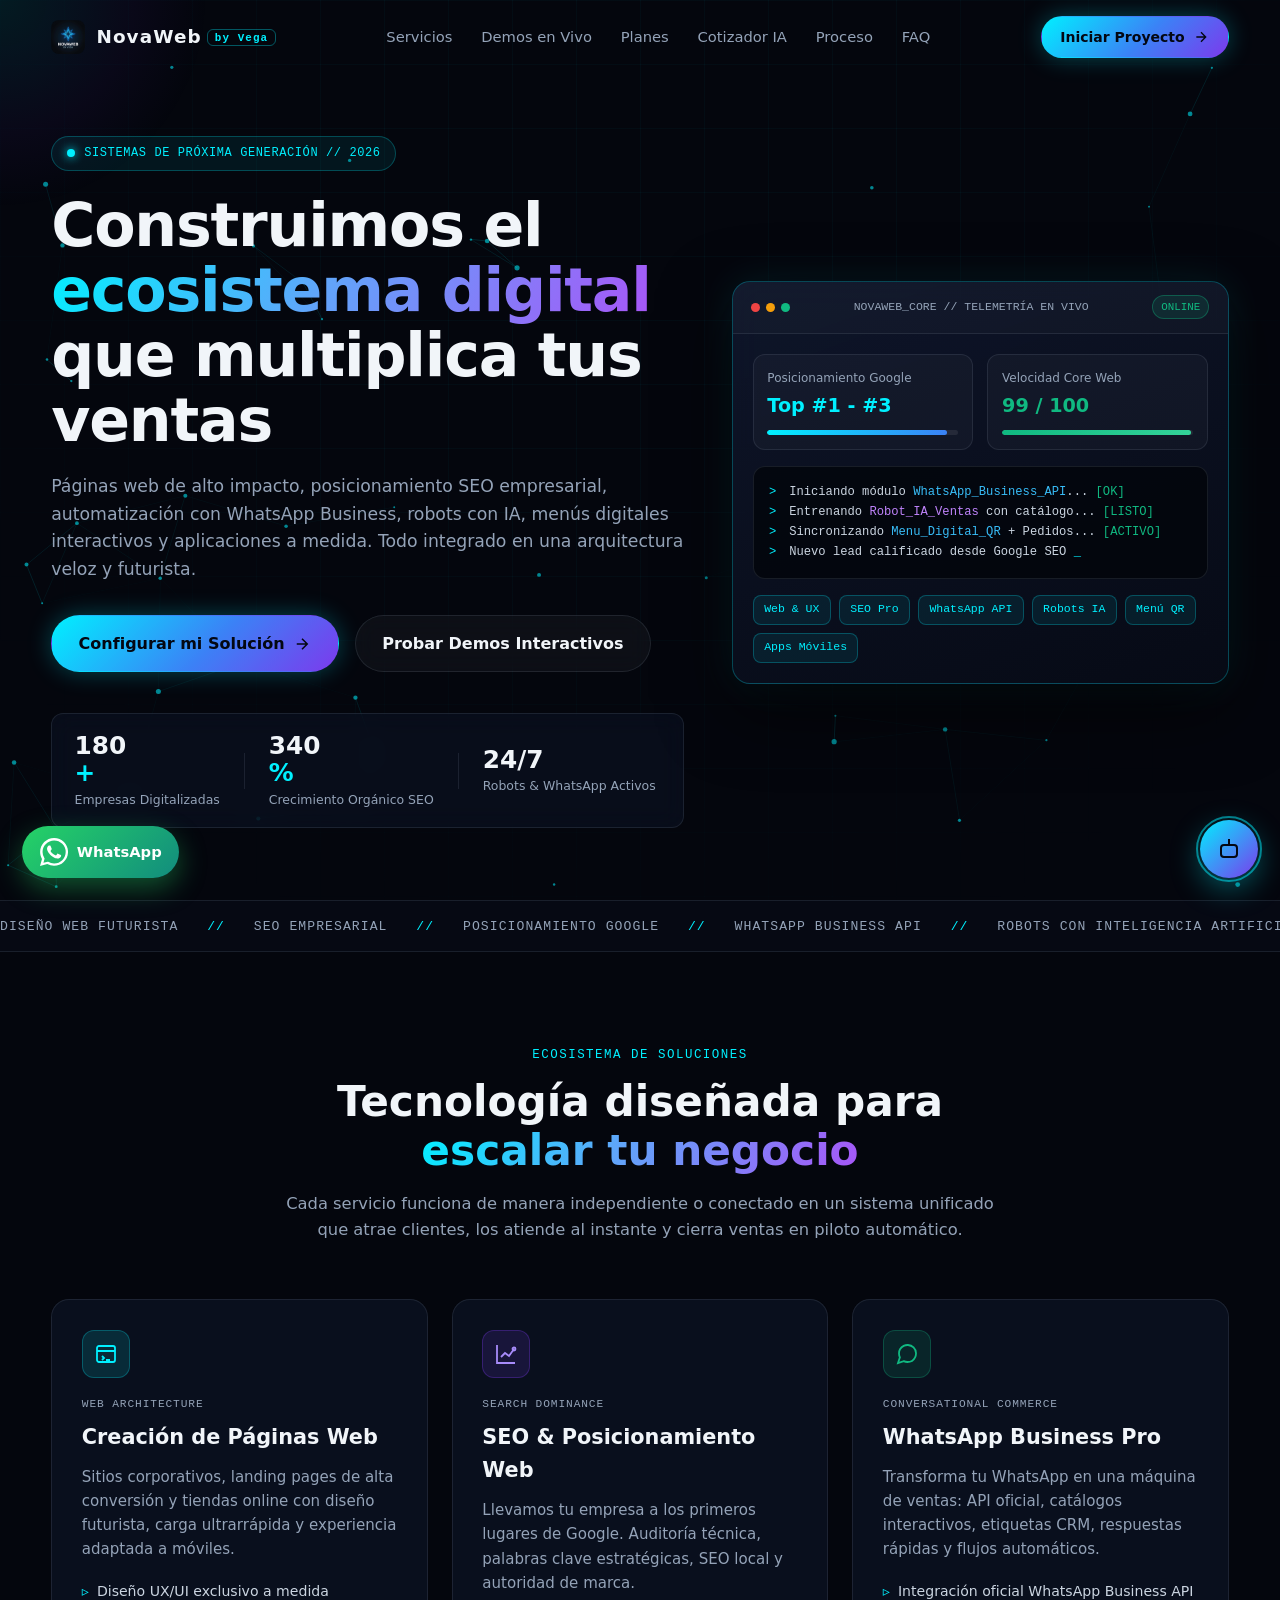
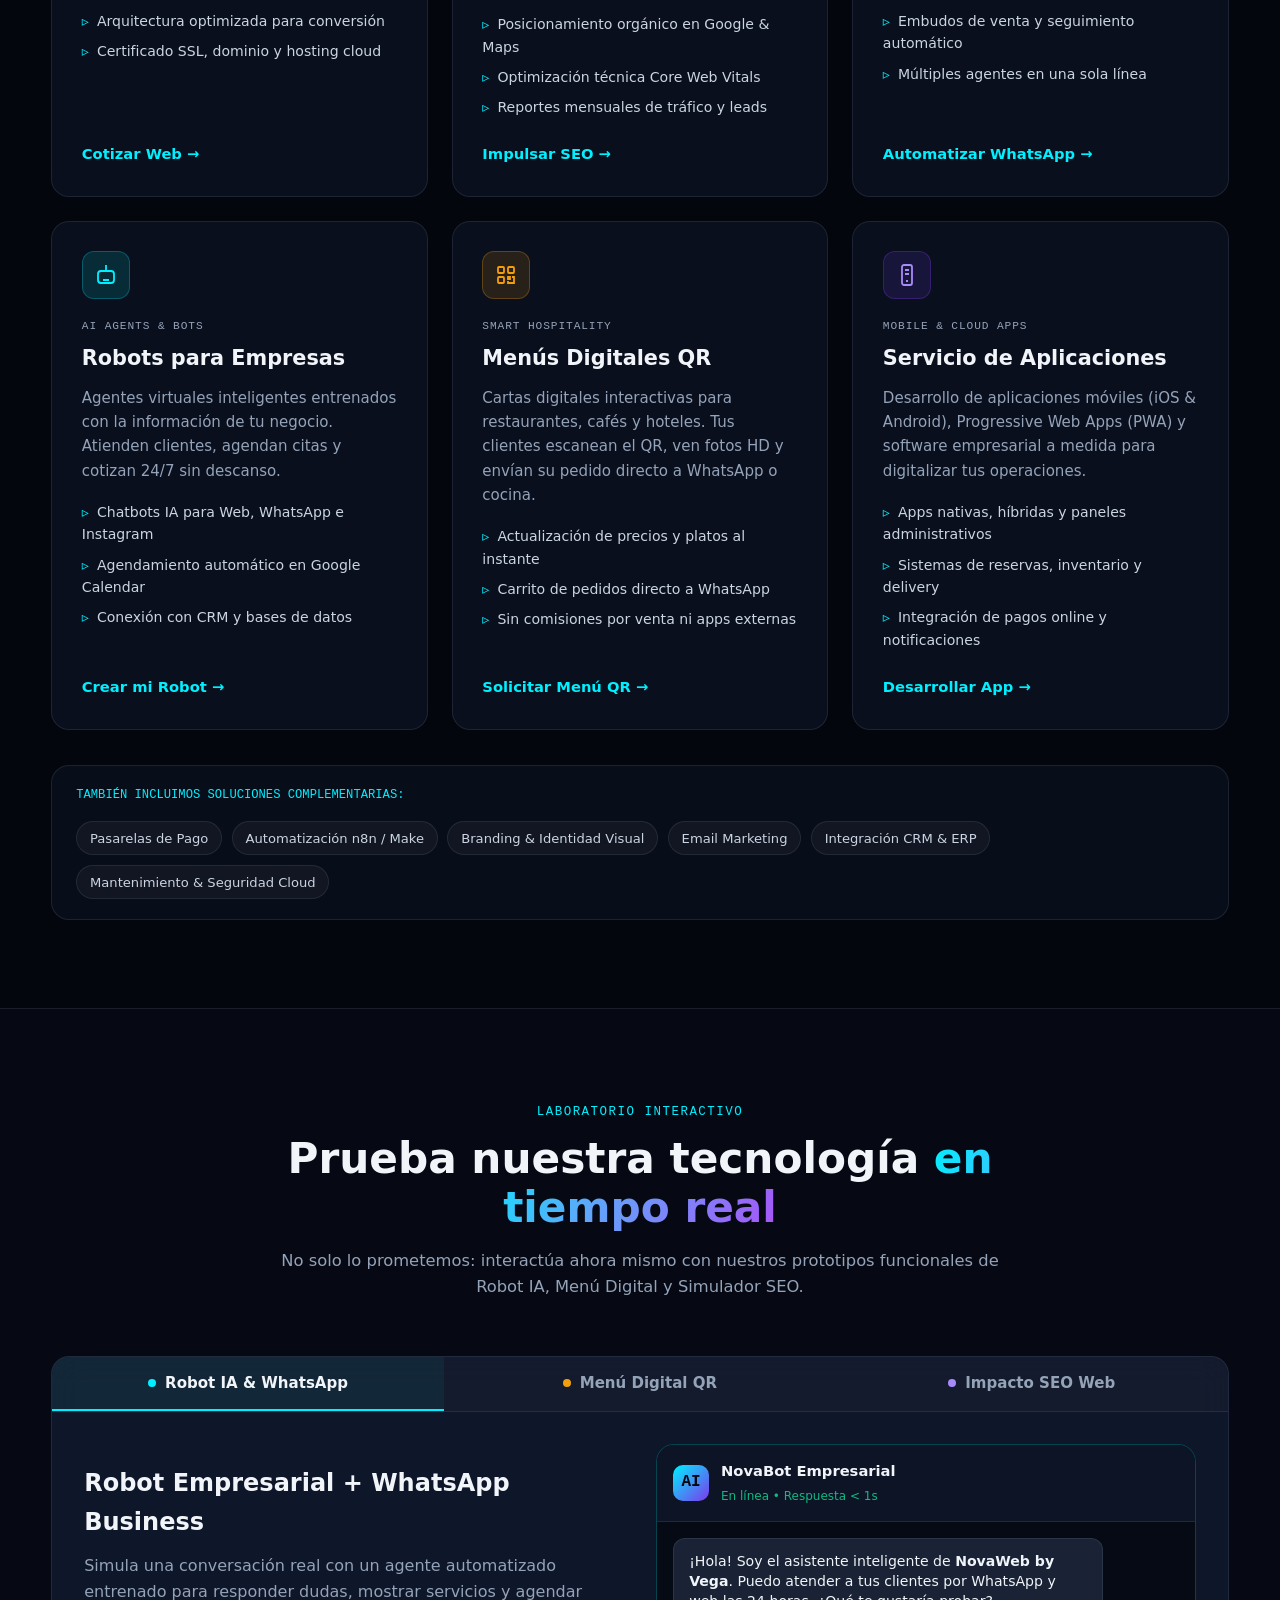
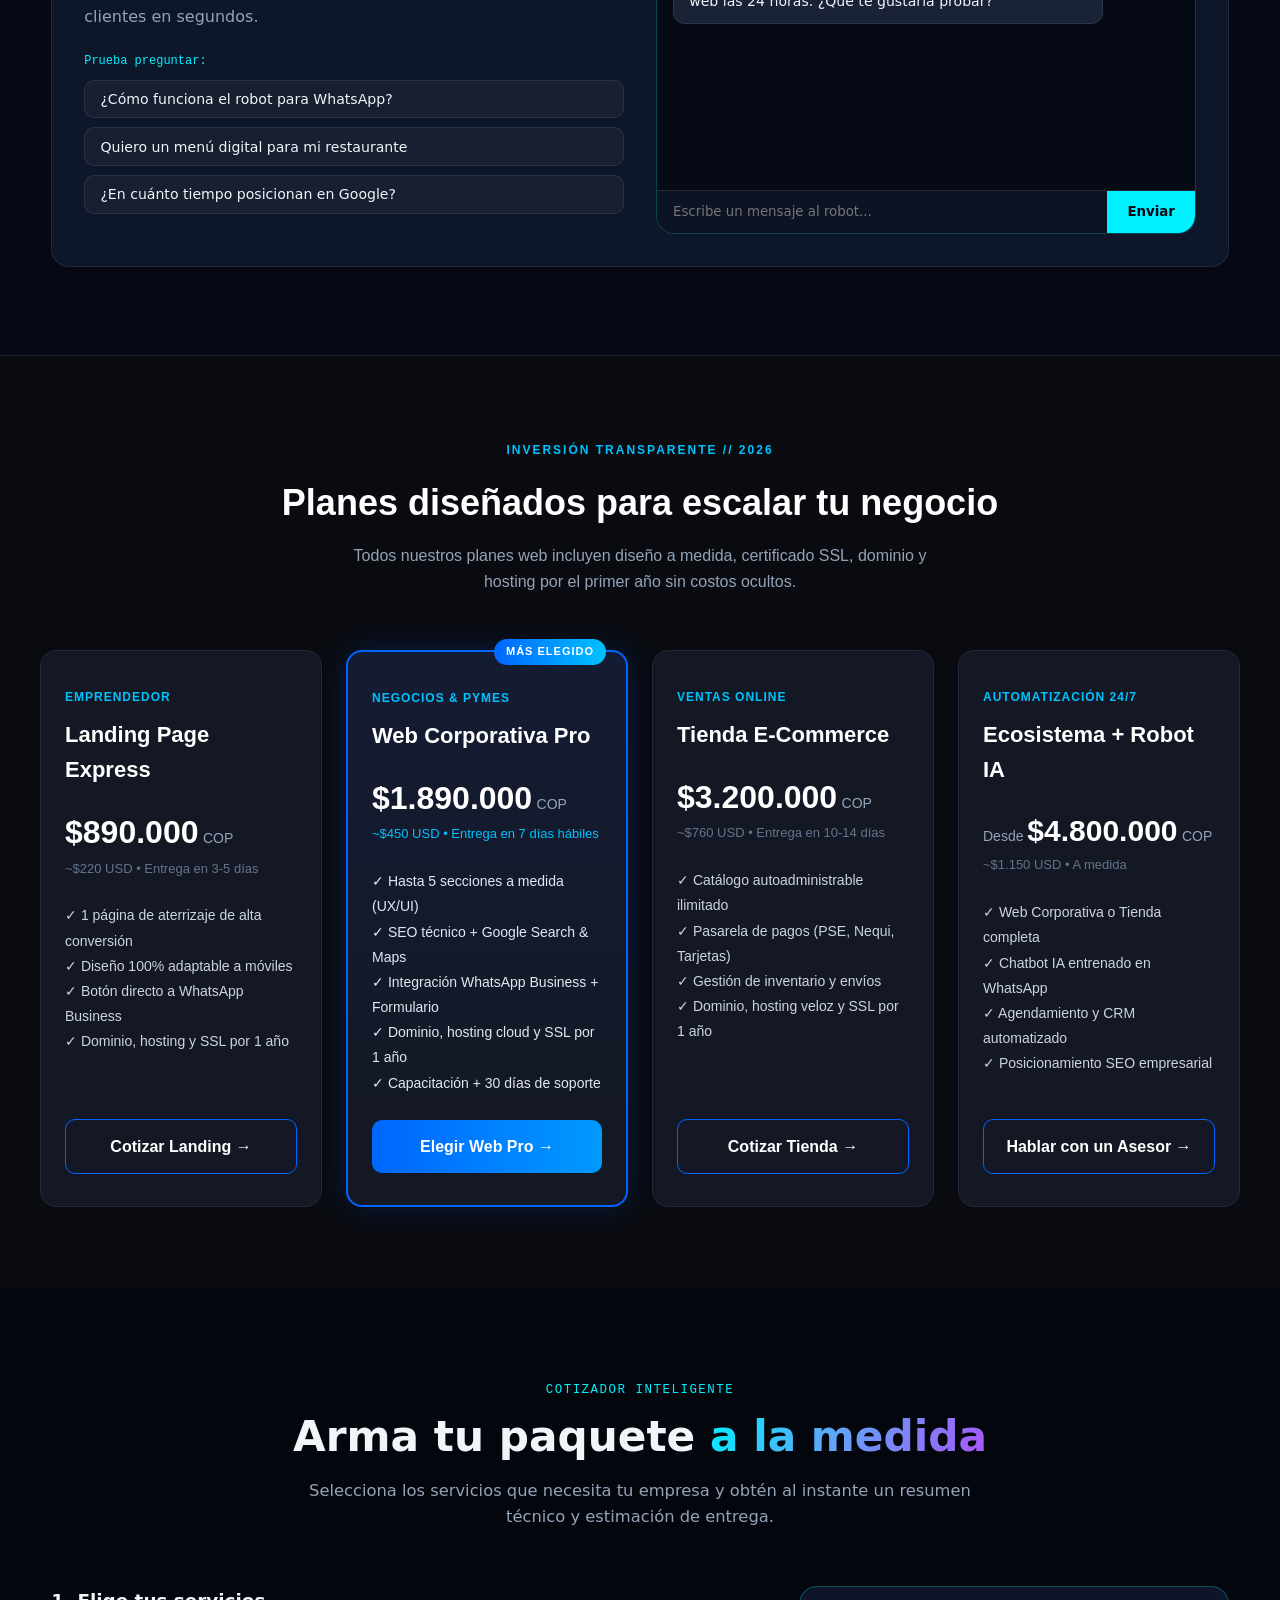
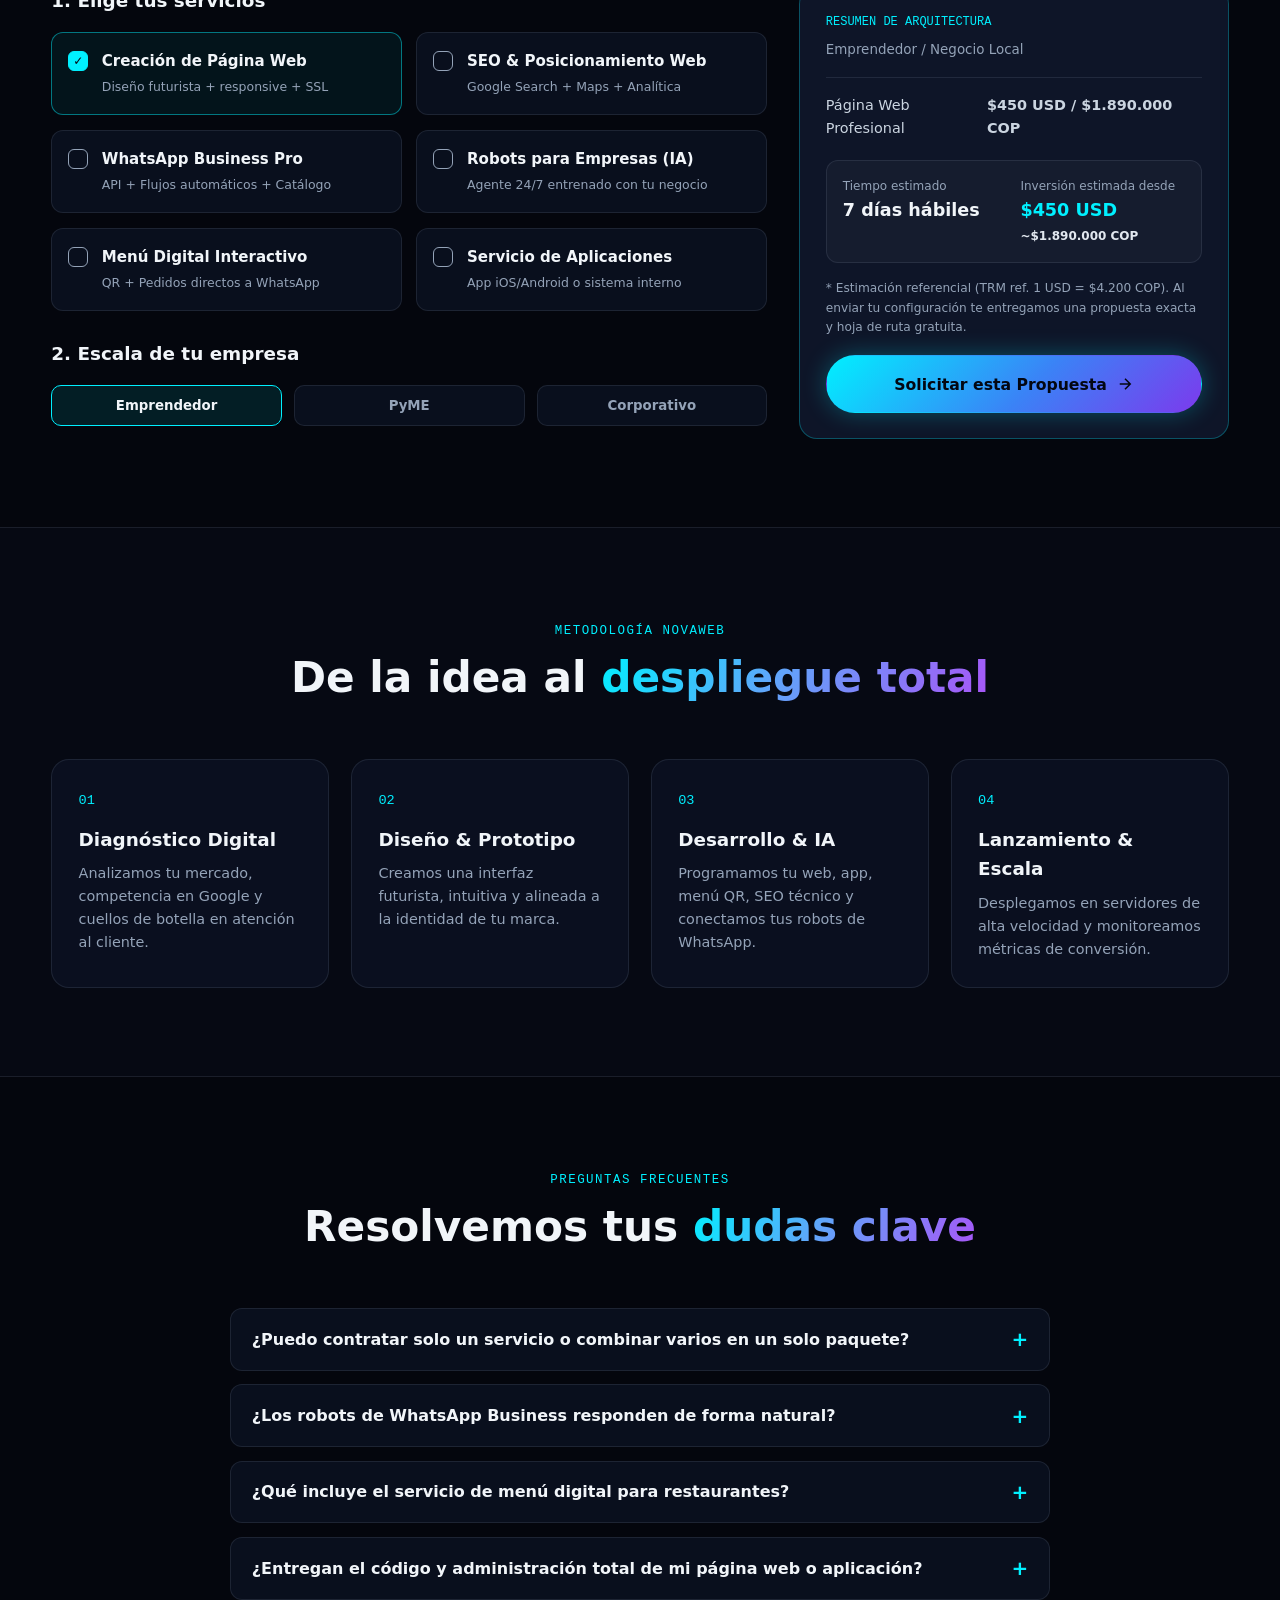
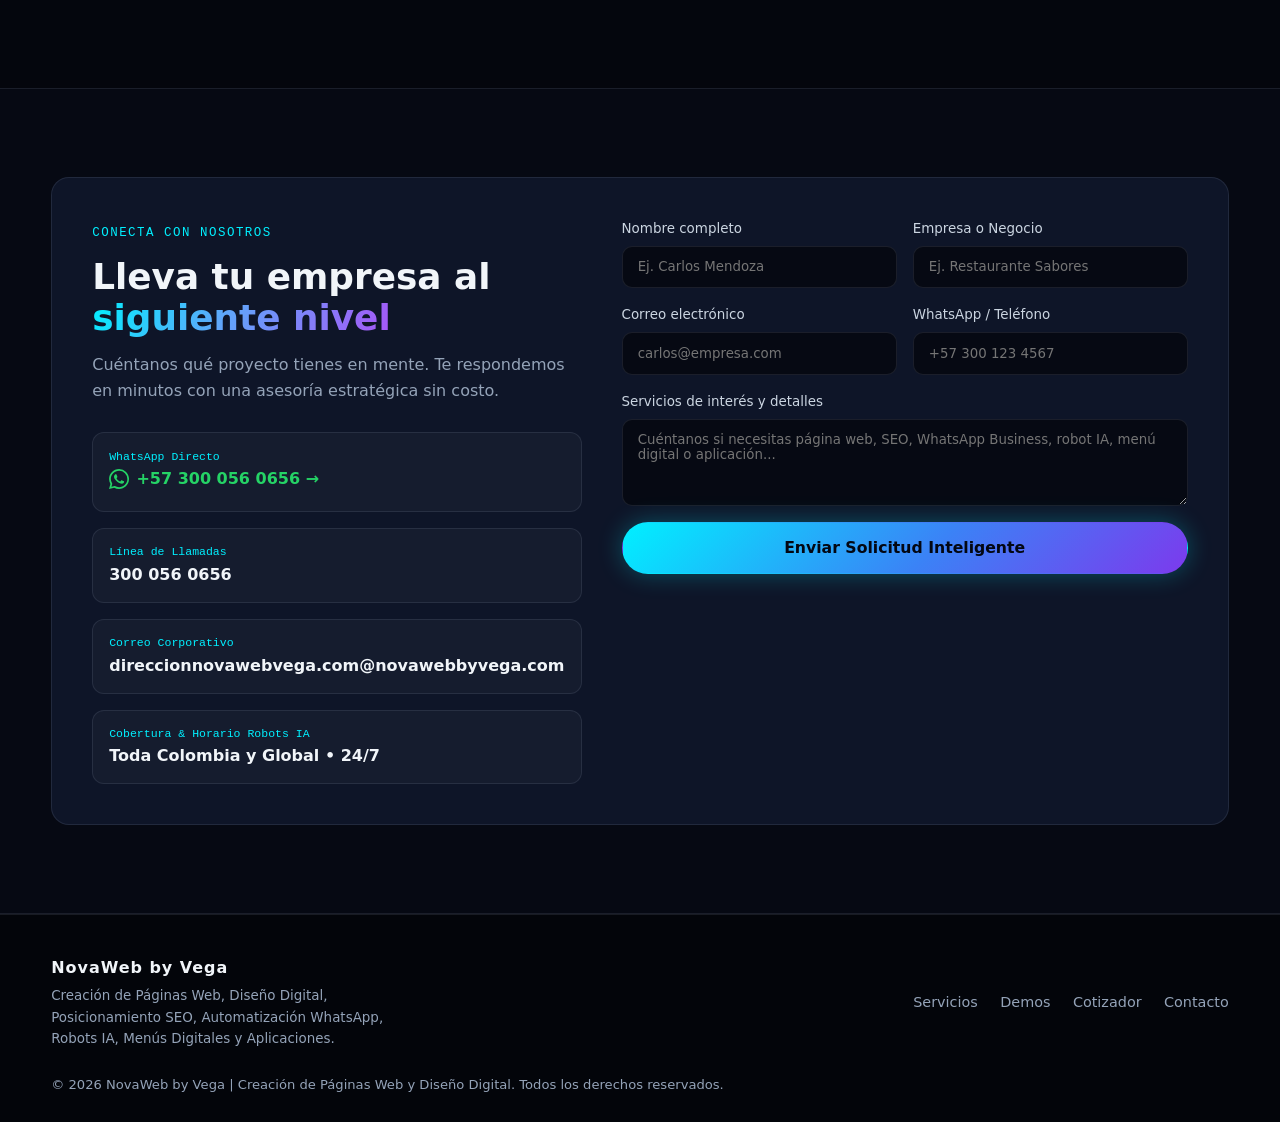
==== commit 189ad43b: "Agregar demo completo de Posicionamiento SEO y Google Maps en /demo-seo/" ====
--- a/index.html
+++ b/index.html
@@ -522,6 +522,9 @@
                       <strong id="seoConv">6.8%</strong>
                     </div>
                   </div>
+                  <a href="demo-seo/" target="_blank" rel="noopener noreferrer" class="btn btn-glass btn-sm" style="margin-top: 1.15rem;">
+                    <span>Abrir Demo SEO &amp; Google Maps en Pantalla Completa &rarr;</span>
+                  </a>
                 </div>
 
                 <div class="serp-preview">
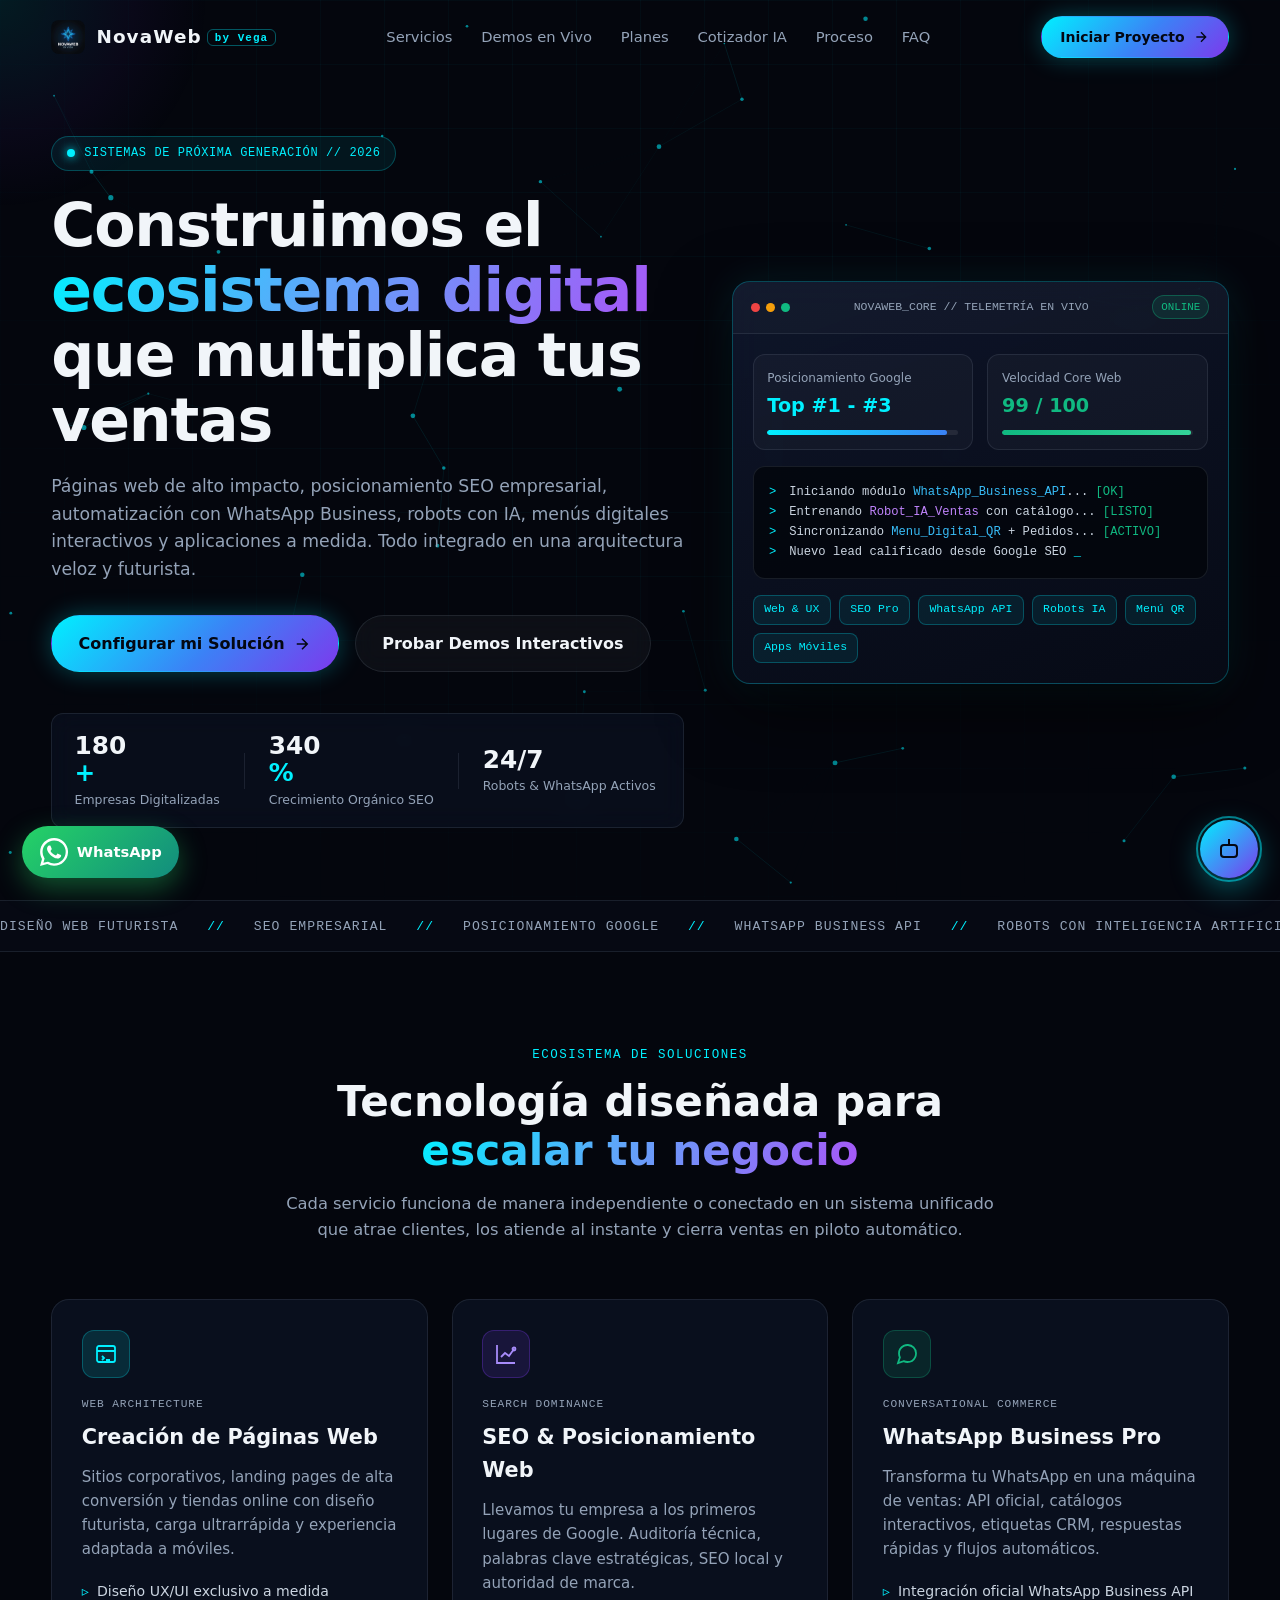
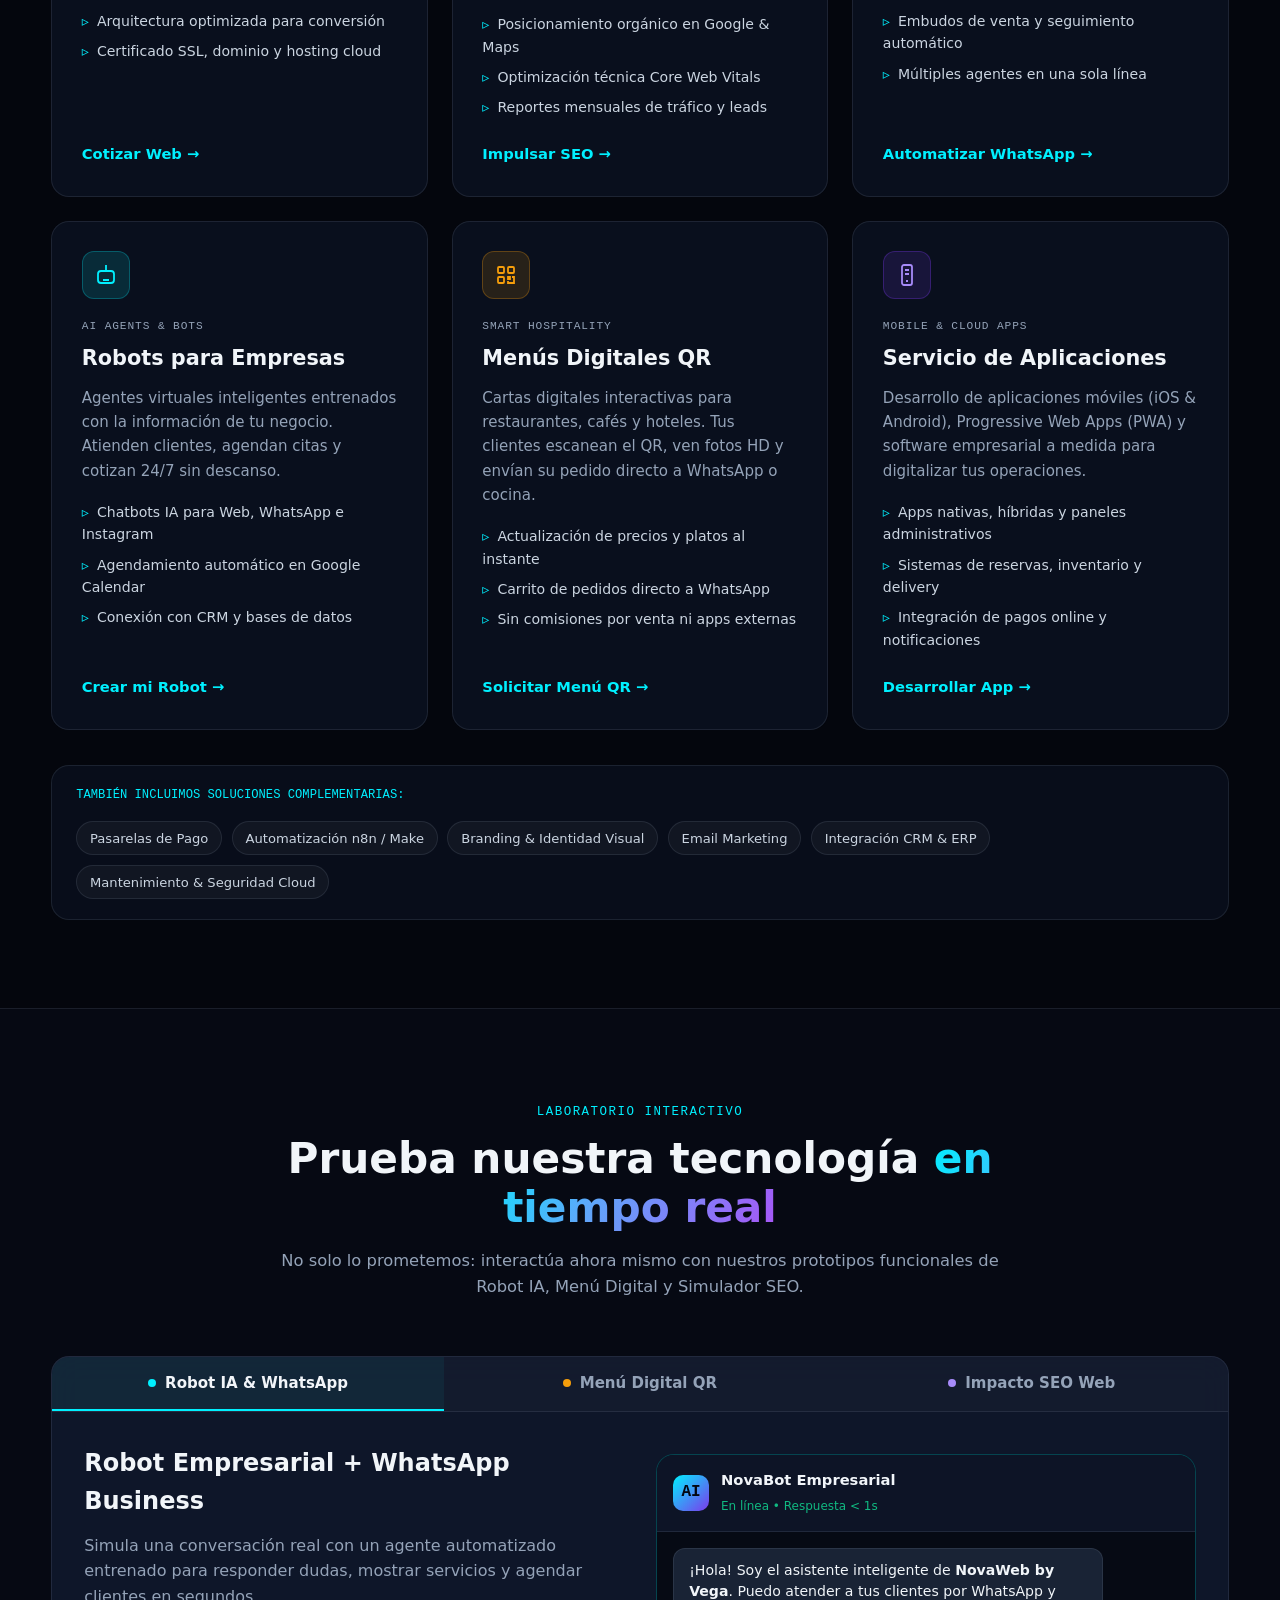
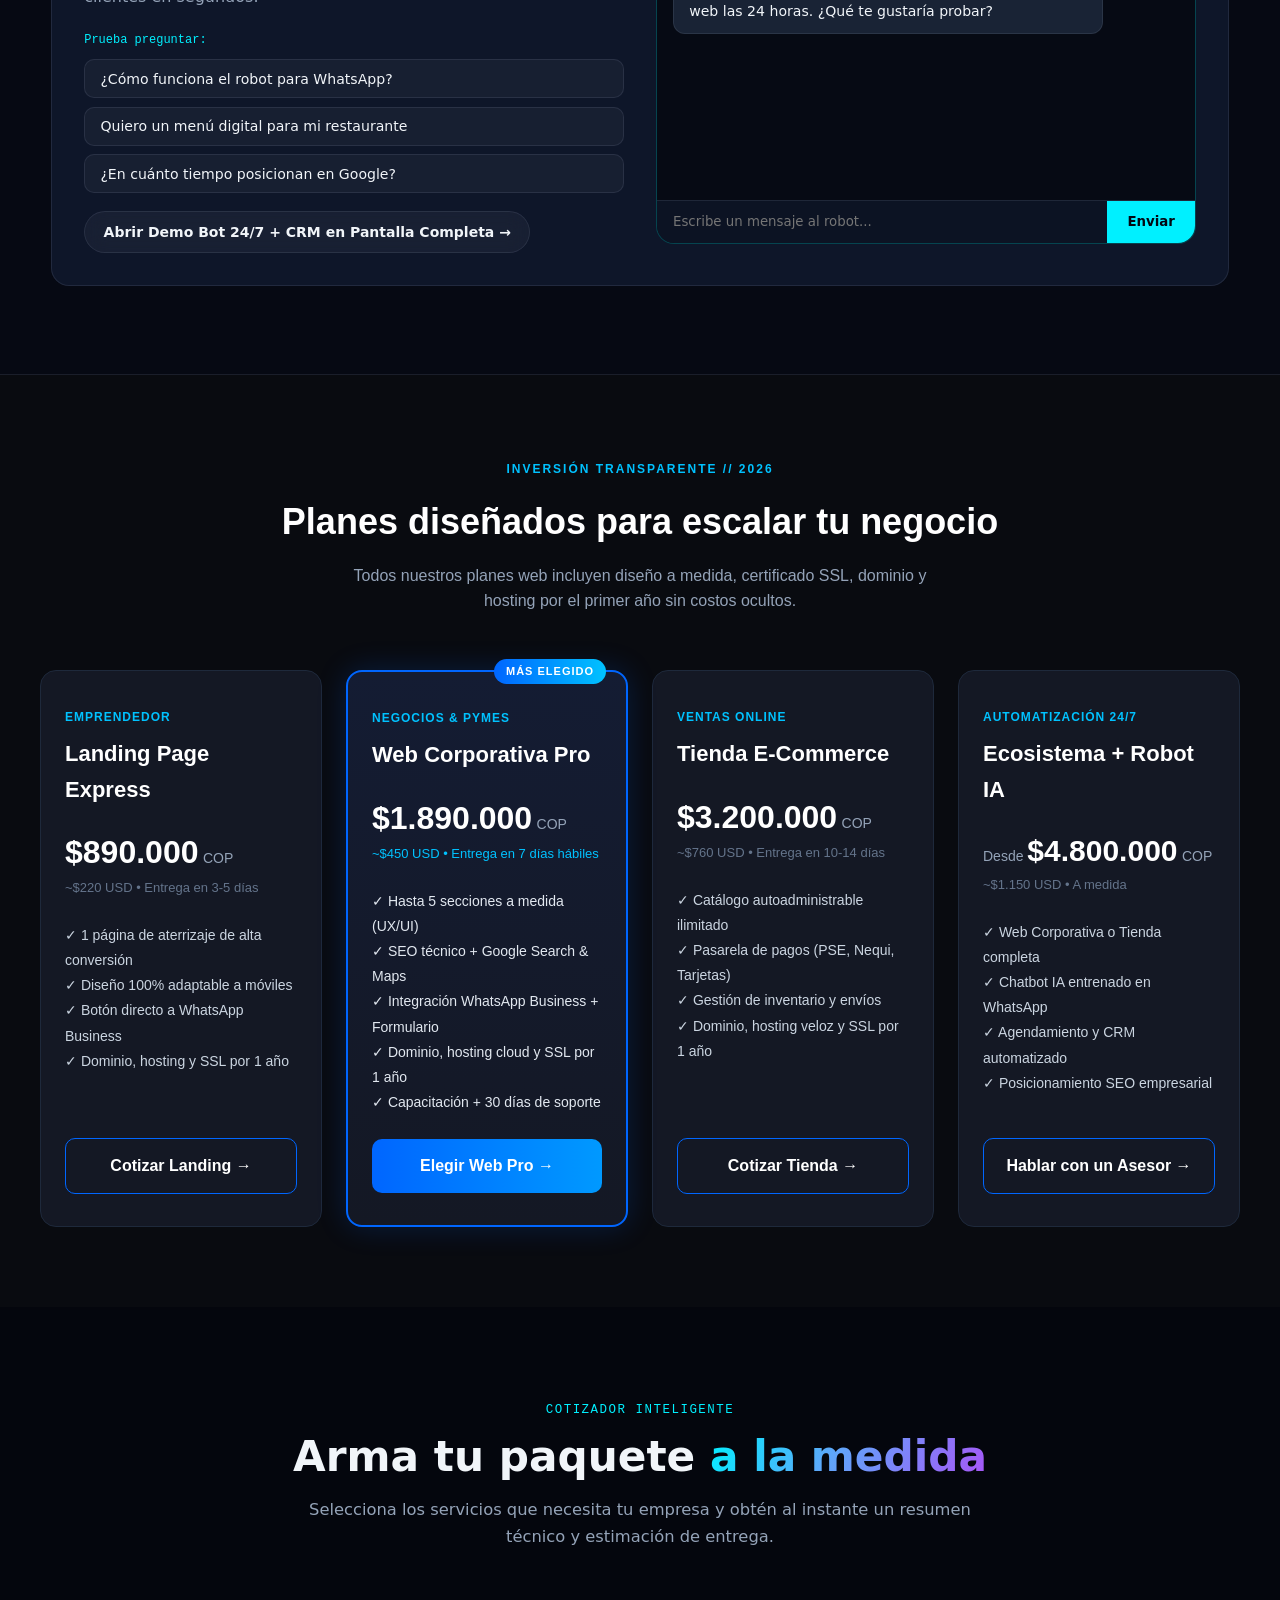
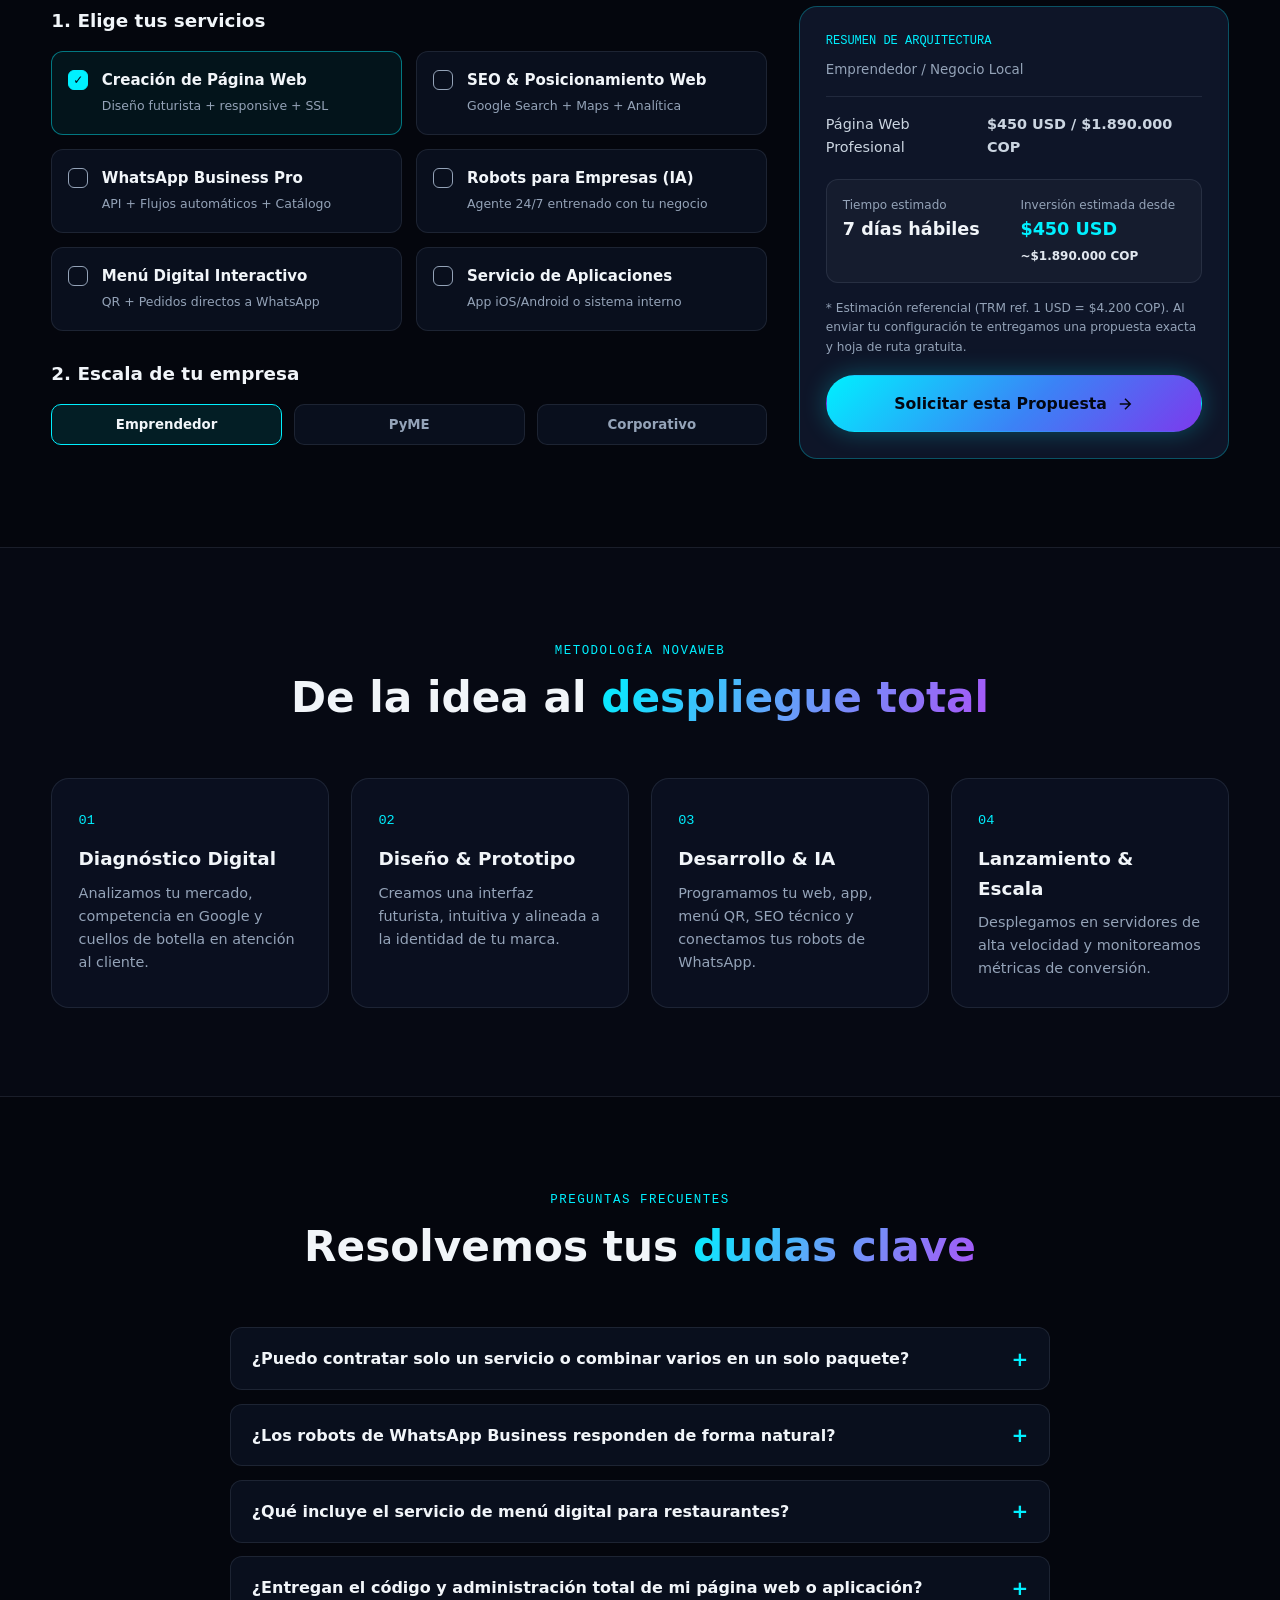
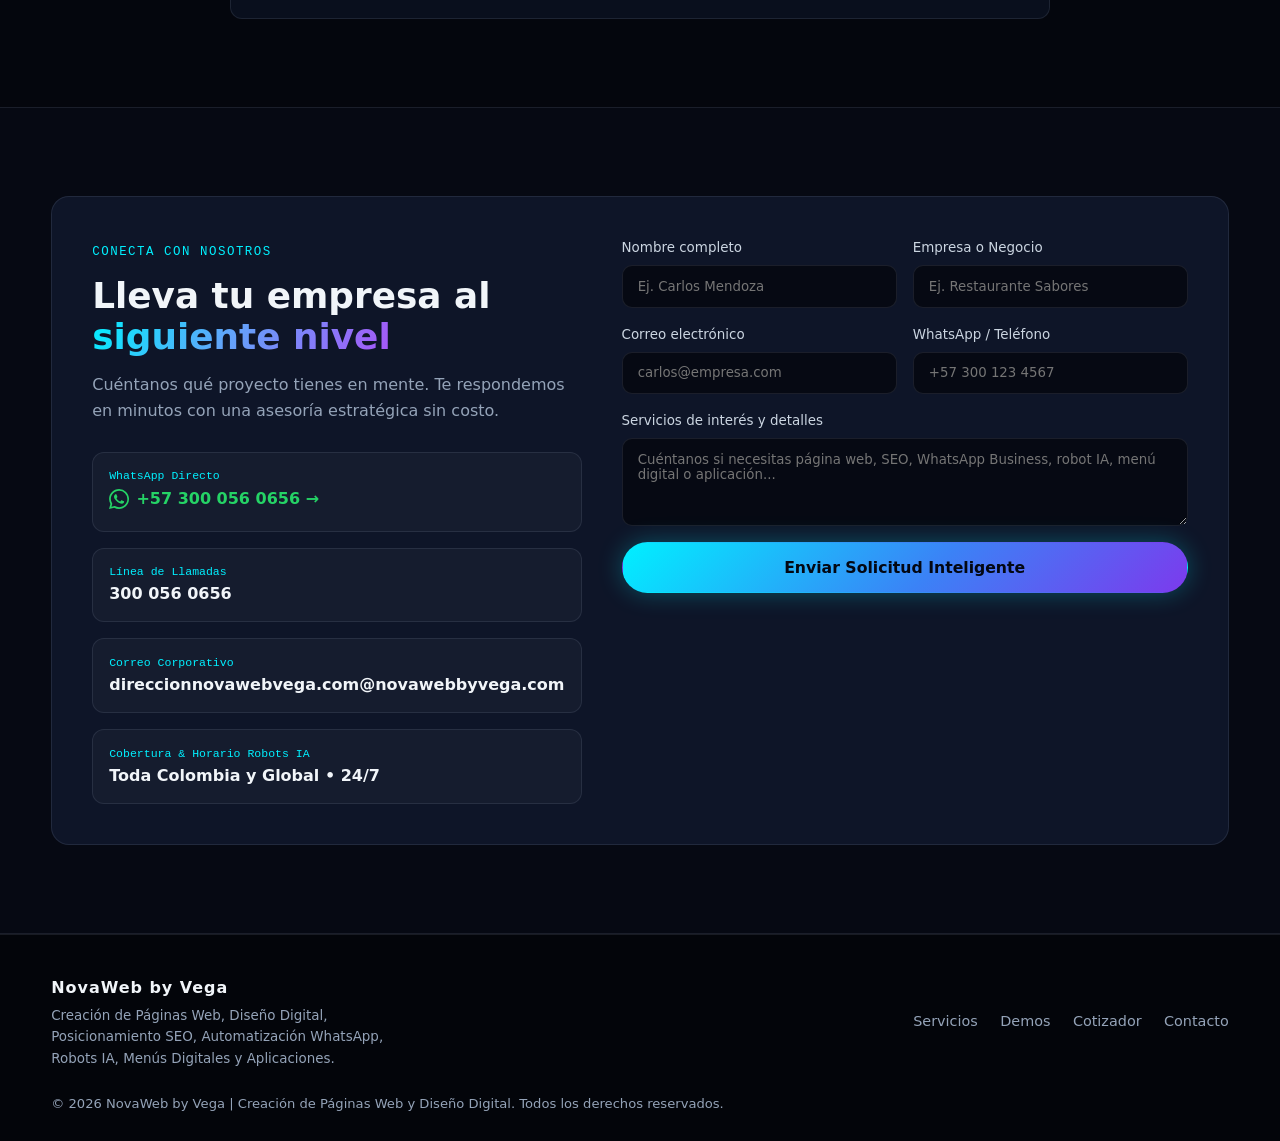
==== commit 84c90ed2: "Agregar demo completo de Bot Optimizado 24/7 + CRM en /demo-bot/" ====
--- a/index.html
+++ b/index.html
@@ -430,6 +430,9 @@
                     <button class="prompt-btn" data-msg="Quiero un menú digital para mi restaurante">Quiero un menú digital para mi restaurante</button>
                     <button class="prompt-btn" data-msg="¿En cuánto tiempo posicionan en Google?">¿En cuánto tiempo posicionan en Google?</button>
                   </div>
+                  <a href="demo-bot/" target="_blank" rel="noopener noreferrer" class="btn btn-glass btn-sm" style="margin-top: 1.15rem;">
+                    <span>Abrir Demo Bot 24/7 + CRM en Pantalla Completa &rarr;</span>
+                  </a>
                 </div>
 
                 <div class="chat-sim">
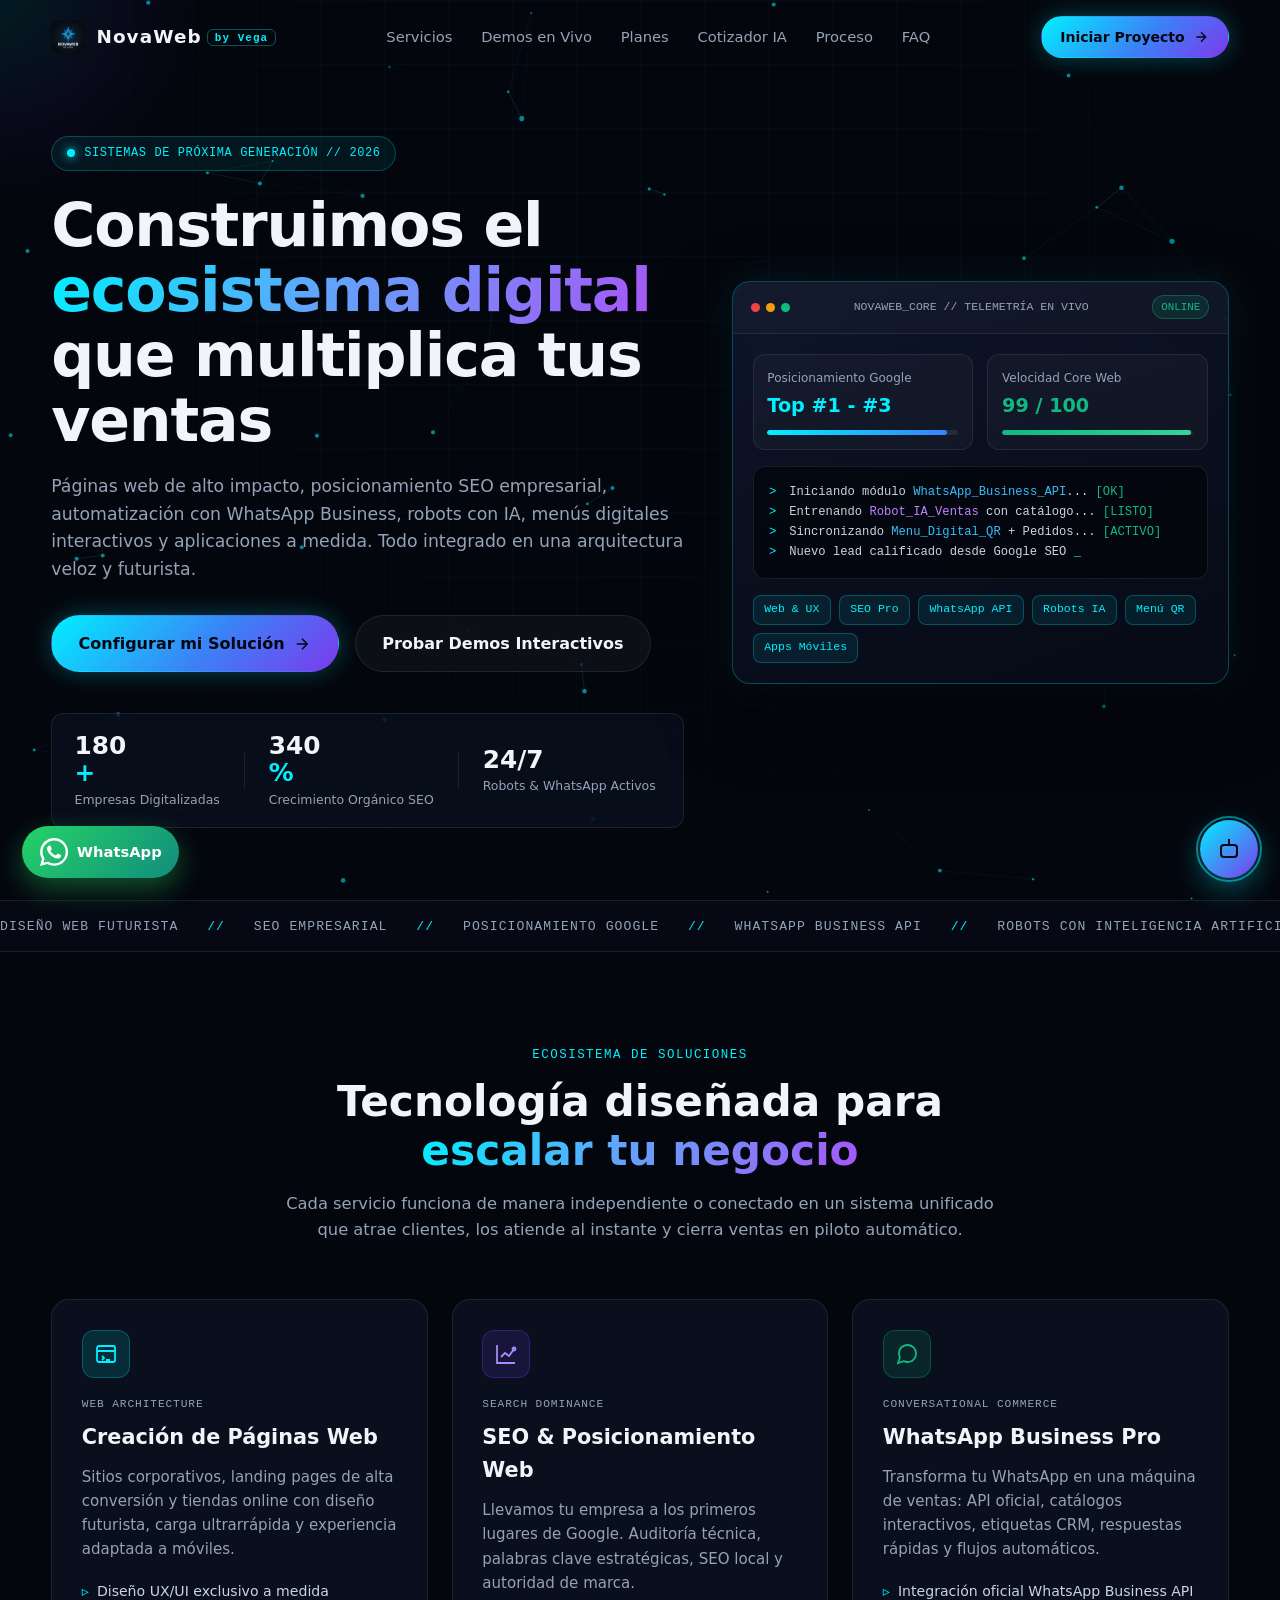
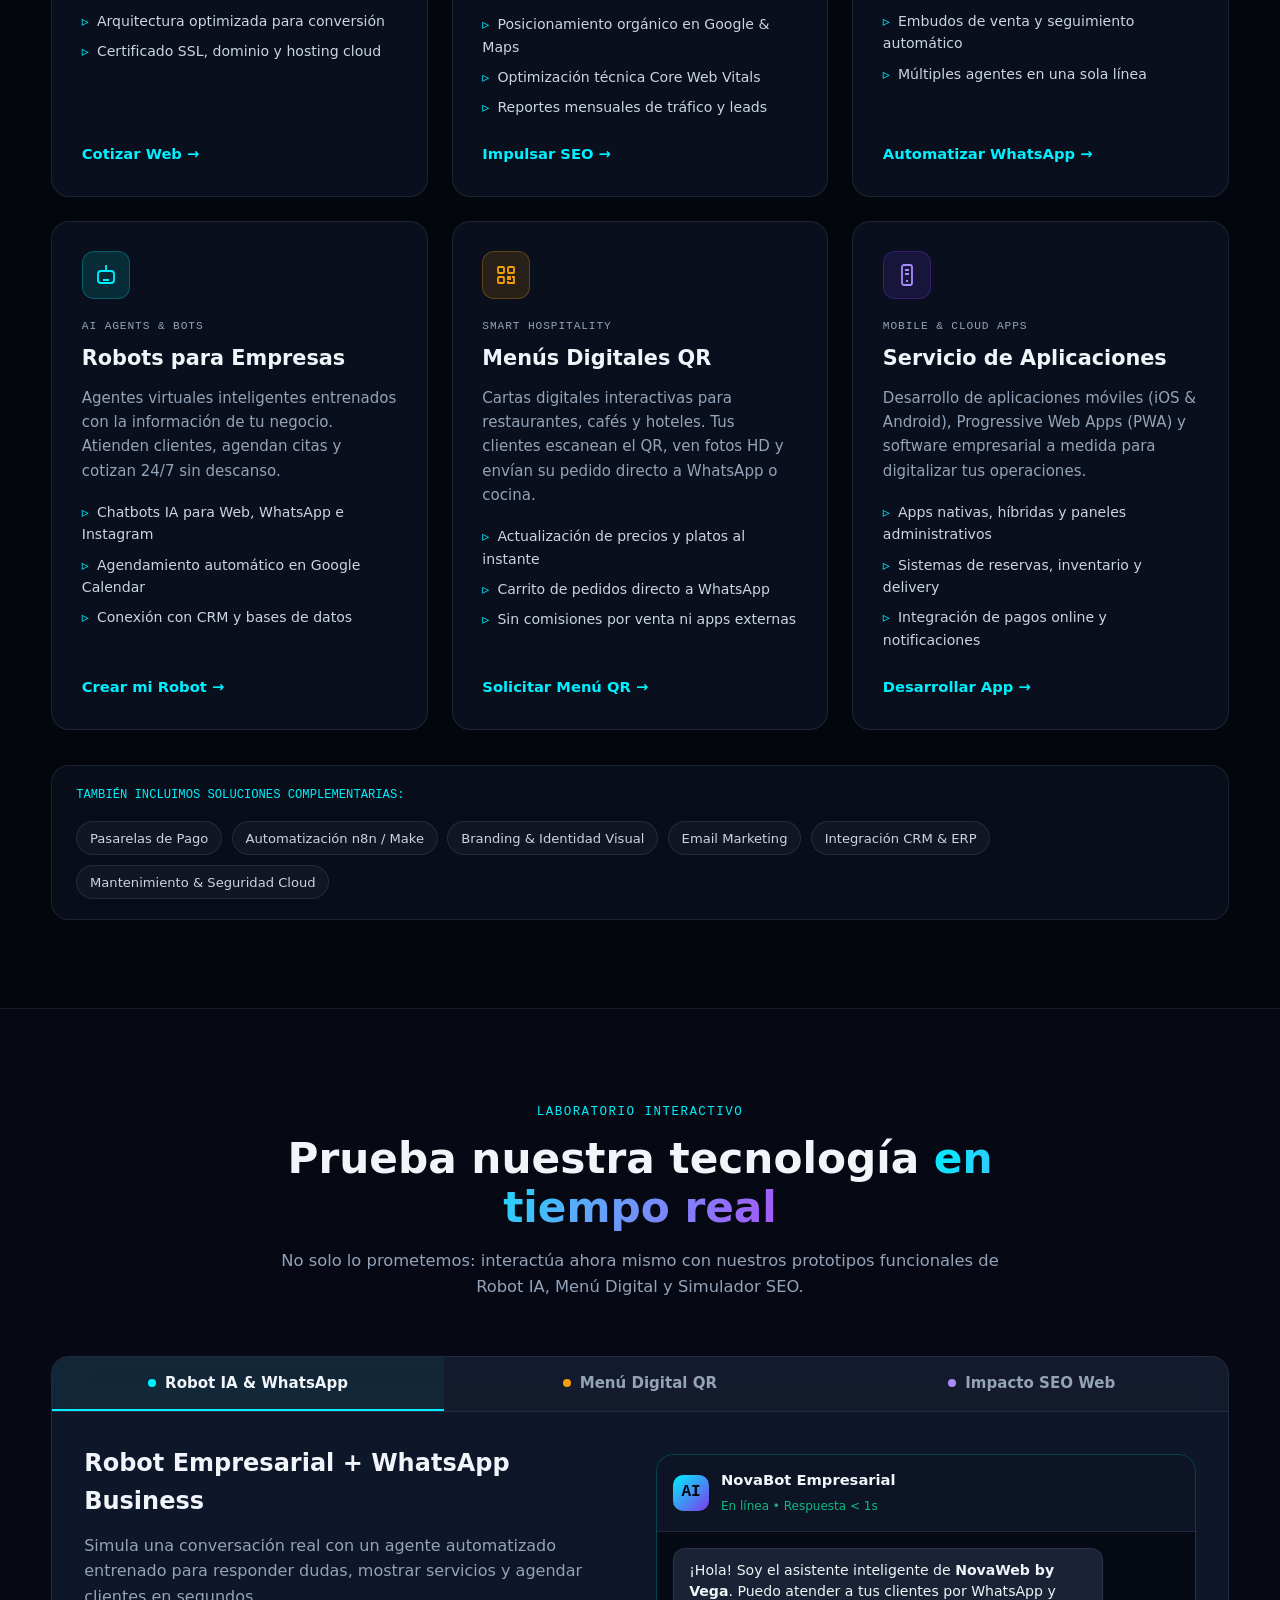
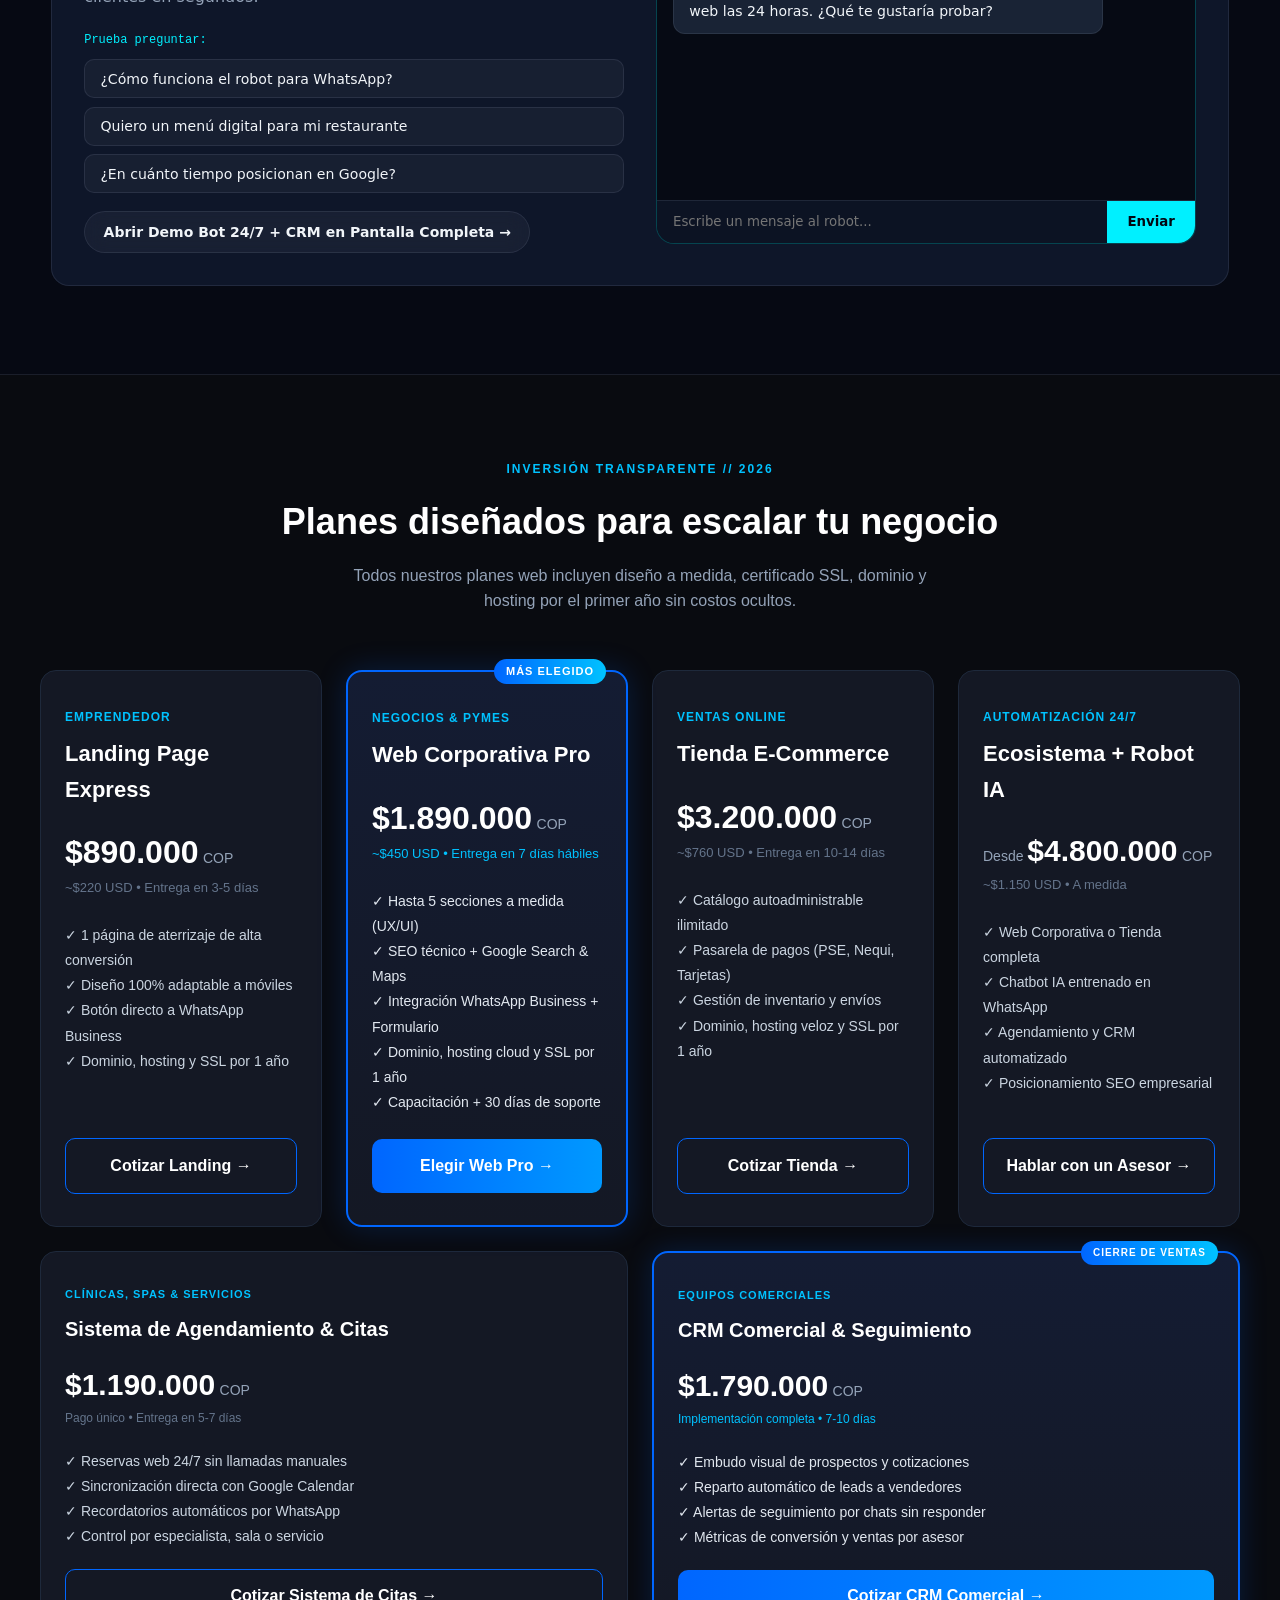
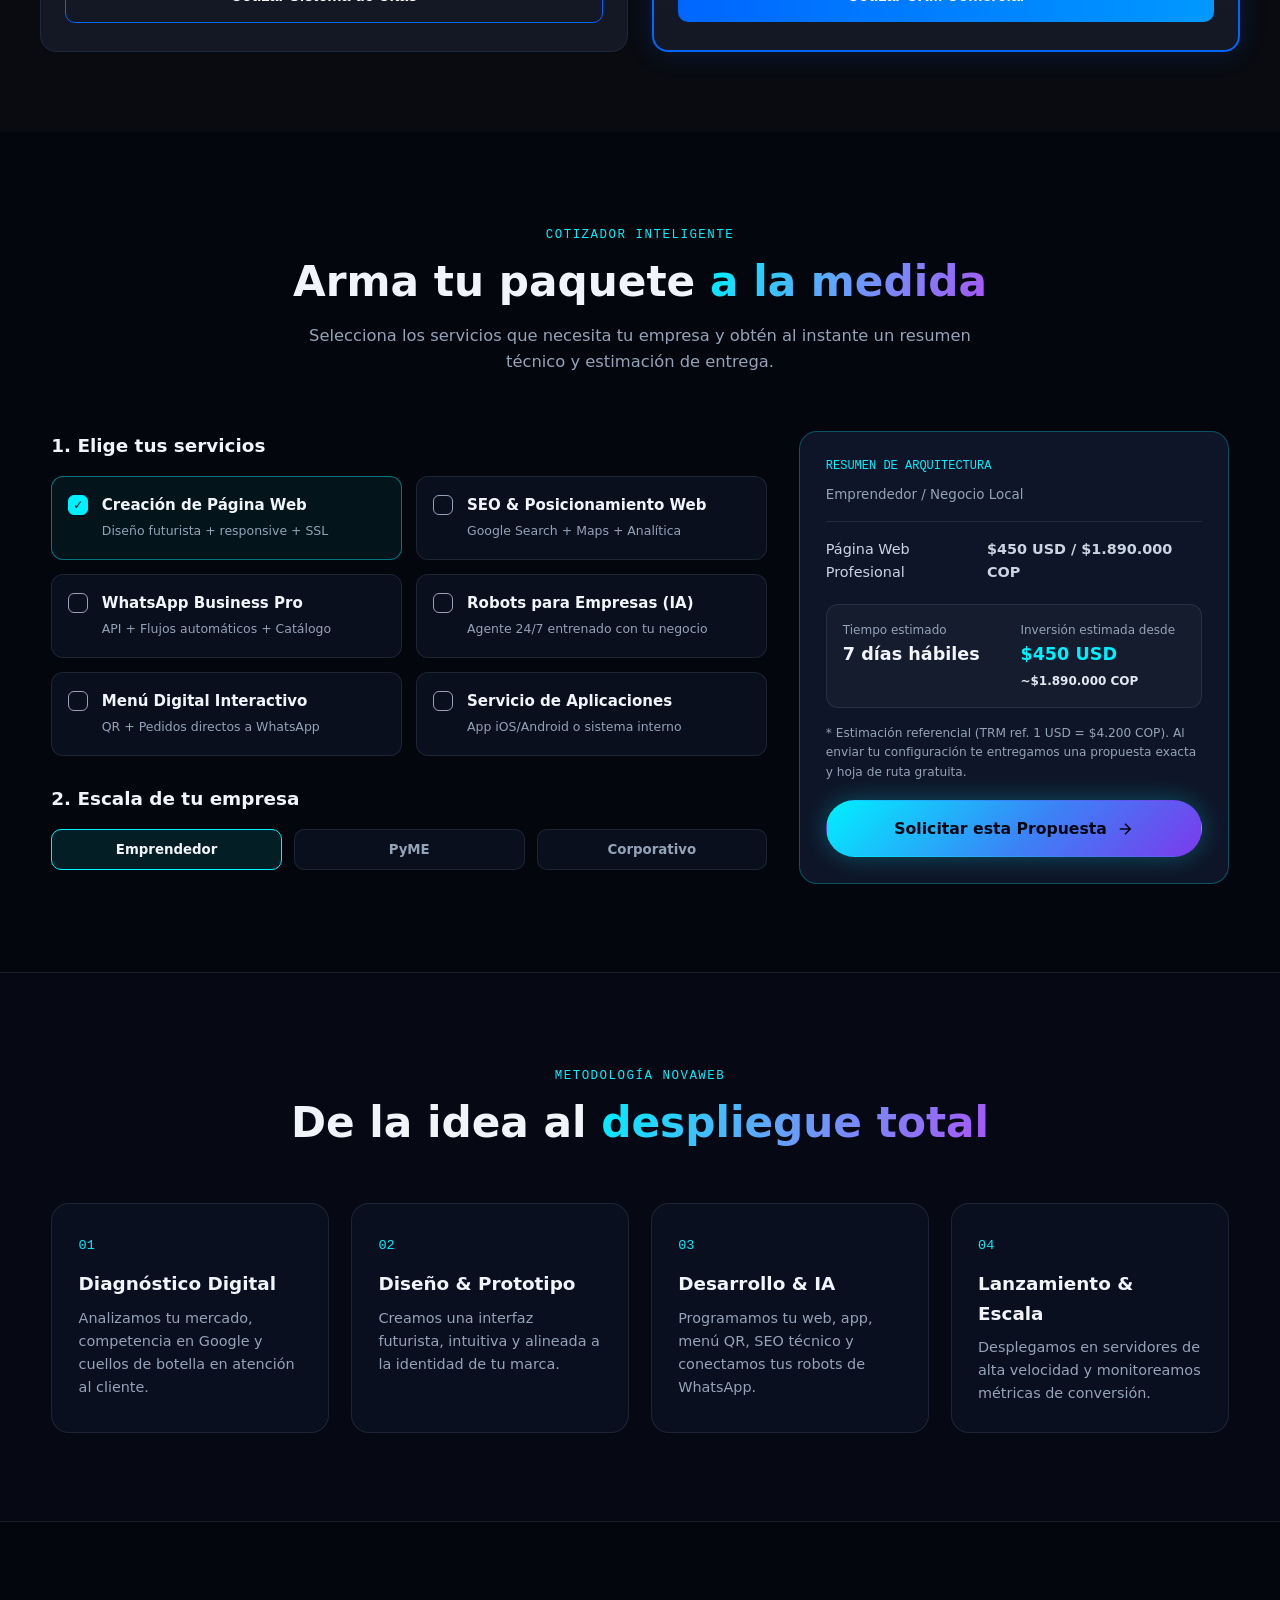
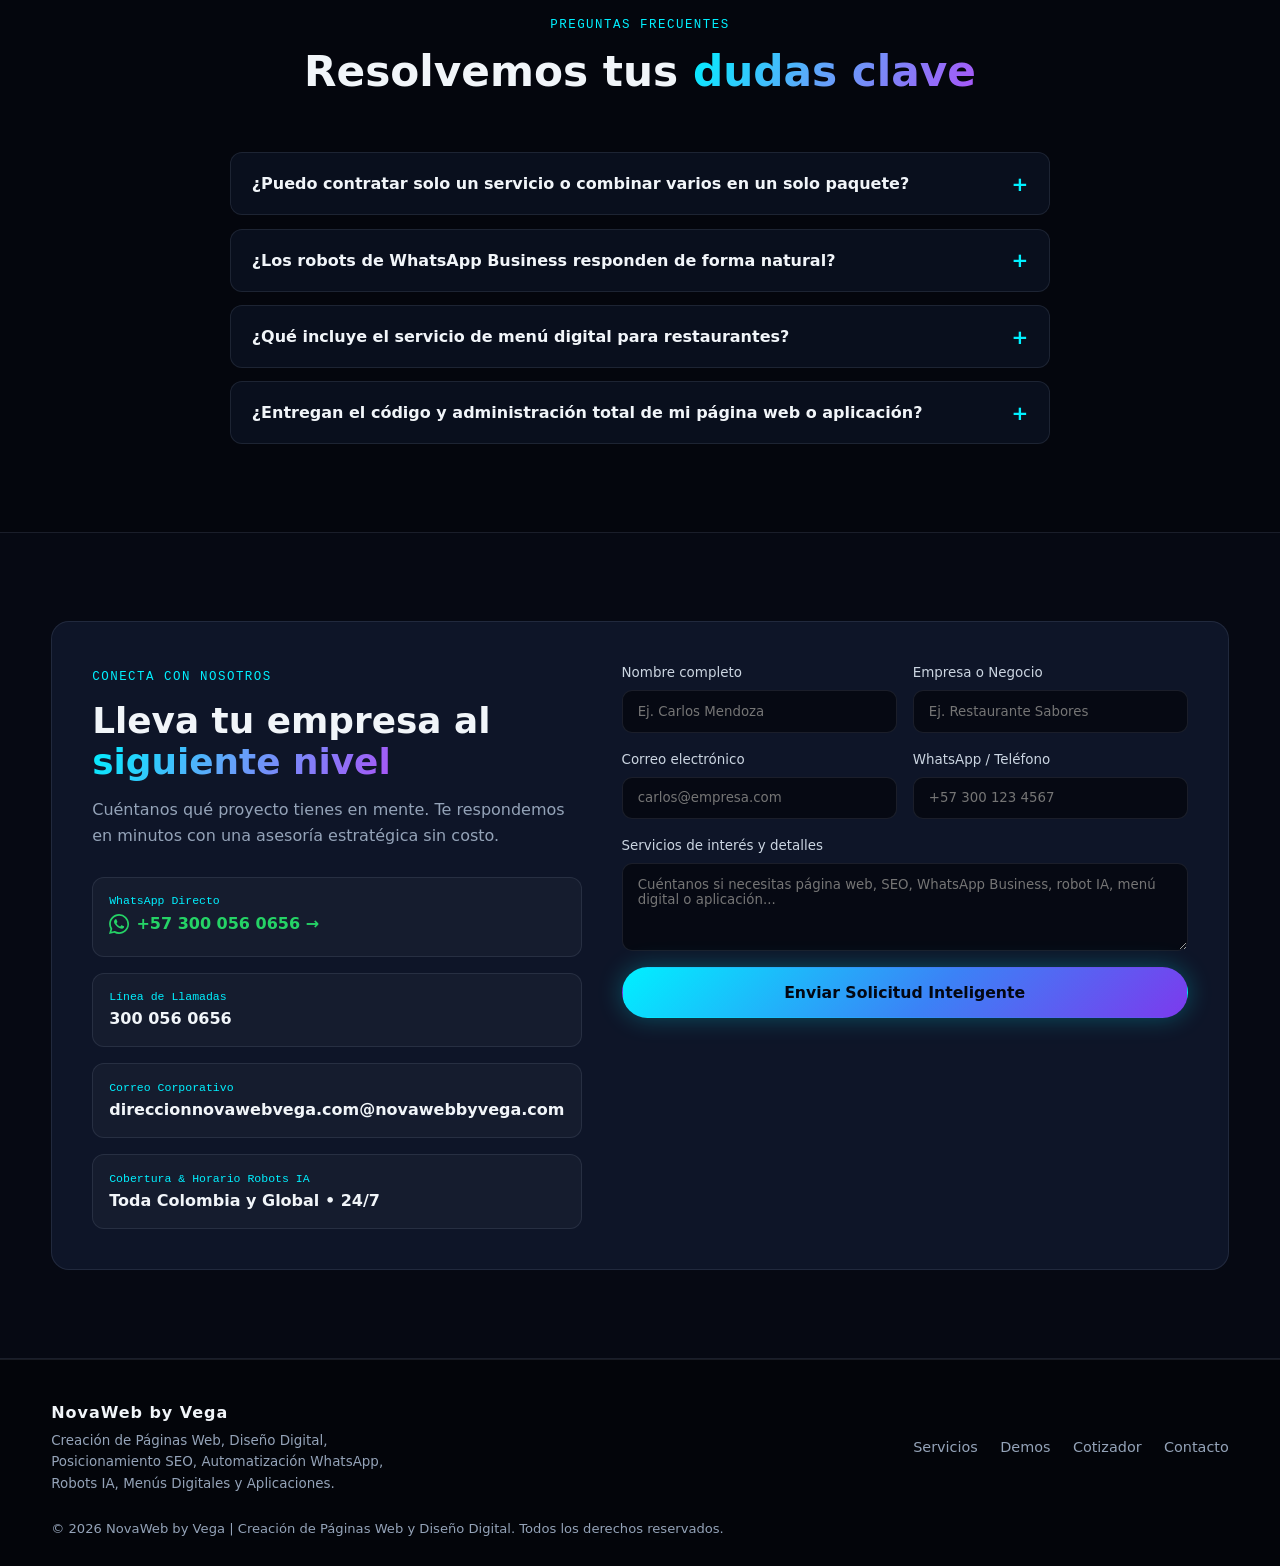
==== commit fe9d5599: "Agregar tarjetas de Agendamiento de Citas y CRM Comercial en /soluciones-empresariales/ y en #planes" ====
--- a/index.html
+++ b/index.html
@@ -670,6 +670,58 @@
           </div>
 
         </div>
+
+        <!-- Grid de Nuevos Servicios (NW-12 y NW-13) -->
+        <div style="display: grid; grid-template-columns: repeat(auto-fit, minmax(280px, 1fr)); gap: 24px; max-width: 1200px; margin: 24px auto 0; font-family: 'Plus Jakarta Sans', 'Inter', sans-serif; color: #FFFFFF;">
+
+          <!-- 1. Sistema de Agendamiento y Citas -->
+          <div style="background: #141824; border: 1px solid #1E293B; border-radius: 16px; padding: 28px 24px; display: flex; flex-direction: column; justify-content: space-between;">
+            <div>
+              <span style="color: #00C2FF; font-size: 11px; font-weight: 700; letter-spacing: 1px;">CLÍNICAS, SPAS &amp; SERVICIOS</span>
+              <h3 style="font-size: 20px; margin: 8px 0;">Sistema de Agendamiento &amp; Citas</h3>
+              <div style="margin: 16px 0;">
+                <span style="font-size: 30px; font-weight: 800;">$1.190.000</span>
+                <span style="color: #94A3B8; font-size: 14px;"> COP</span>
+                <div style="color: #64748B; font-size: 12px;">Pago único • Entrega en 5-7 días</div>
+              </div>
+              <ul style="list-style: none; padding: 0; margin: 20px 0; color: #CBD5E1; font-size: 14px; line-height: 1.8;">
+                <li>✓ Reservas web 24/7 sin llamadas manuales</li>
+                <li>✓ Sincronización directa con Google Calendar</li>
+                <li>✓ Recordatorios automáticos por WhatsApp</li>
+                <li>✓ Control por especialista, sala o servicio</li>
+              </ul>
+            </div>
+            <a href="https://wa.me/573000560656?text=Hola%20NovaWeb%20by%20Vega,%20me%20interesa%20el%20Sistema%20de%20Agendamiento%20y%20Citas%20($1.190.000%20COP)" target="_blank" rel="noopener noreferrer" style="display: block; text-align: center; padding: 13px; border-radius: 10px; border: 1px solid #0066FF; color: #FFFFFF; text-decoration: none; font-weight: 600;">
+              Cotizar Sistema de Citas →
+            </a>
+          </div>
+
+          <!-- 2. CRM Comercial y Seguimiento Automático -->
+          <div style="background: linear-gradient(180deg, #141C33 0%, #141824 100%); border: 2px solid #0066FF; border-radius: 16px; padding: 28px 24px; display: flex; flex-direction: column; justify-content: space-between; position: relative; box-shadow: 0 0 28px rgba(0, 102, 255, 0.2);">
+            <div style="position: absolute; top: -12px; right: 20px; background: linear-gradient(90deg, #0066FF, #00C2FF); color: #FFFFFF; font-size: 10px; font-weight: 800; padding: 4px 12px; border-radius: 20px; letter-spacing: 1px;">
+              CIERRE DE VENTAS
+            </div>
+            <div>
+              <span style="color: #00C2FF; font-size: 11px; font-weight: 700; letter-spacing: 1px;">EQUIPOS COMERCIALES</span>
+              <h3 style="font-size: 20px; margin: 8px 0;">CRM Comercial &amp; Seguimiento</h3>
+              <div style="margin: 16px 0;">
+                <span style="font-size: 30px; font-weight: 800;">$1.790.000</span>
+                <span style="color: #94A3B8; font-size: 14px;"> COP</span>
+                <div style="color: #00C2FF; font-size: 12px;">Implementación completa • 7-10 días</div>
+              </div>
+              <ul style="list-style: none; padding: 0; margin: 20px 0; color: #E2E8F0; font-size: 14px; line-height: 1.8;">
+                <li>✓ Embudo visual de prospectos y cotizaciones</li>
+                <li>✓ Reparto automático de leads a vendedores</li>
+                <li>✓ Alertas de seguimiento por chats sin responder</li>
+                <li>✓ Métricas de conversión y ventas por asesor</li>
+              </ul>
+            </div>
+            <a href="https://wa.me/573000560656?text=Hola%20NovaWeb%20by%20Vega,%20quiero%20implementar%20el%20CRM%20Comercial%20y%20Seguimiento%20($1.790.000%20COP)" target="_blank" rel="noopener noreferrer" style="display: block; text-align: center; padding: 13px; border-radius: 10px; background: linear-gradient(90deg, #0066FF, #0099FF); color: #FFFFFF; text-decoration: none; font-weight: 700;">
+              Cotizar CRM Comercial →
+            </a>
+          </div>
+
+        </div>
       </div>
     </section>
 
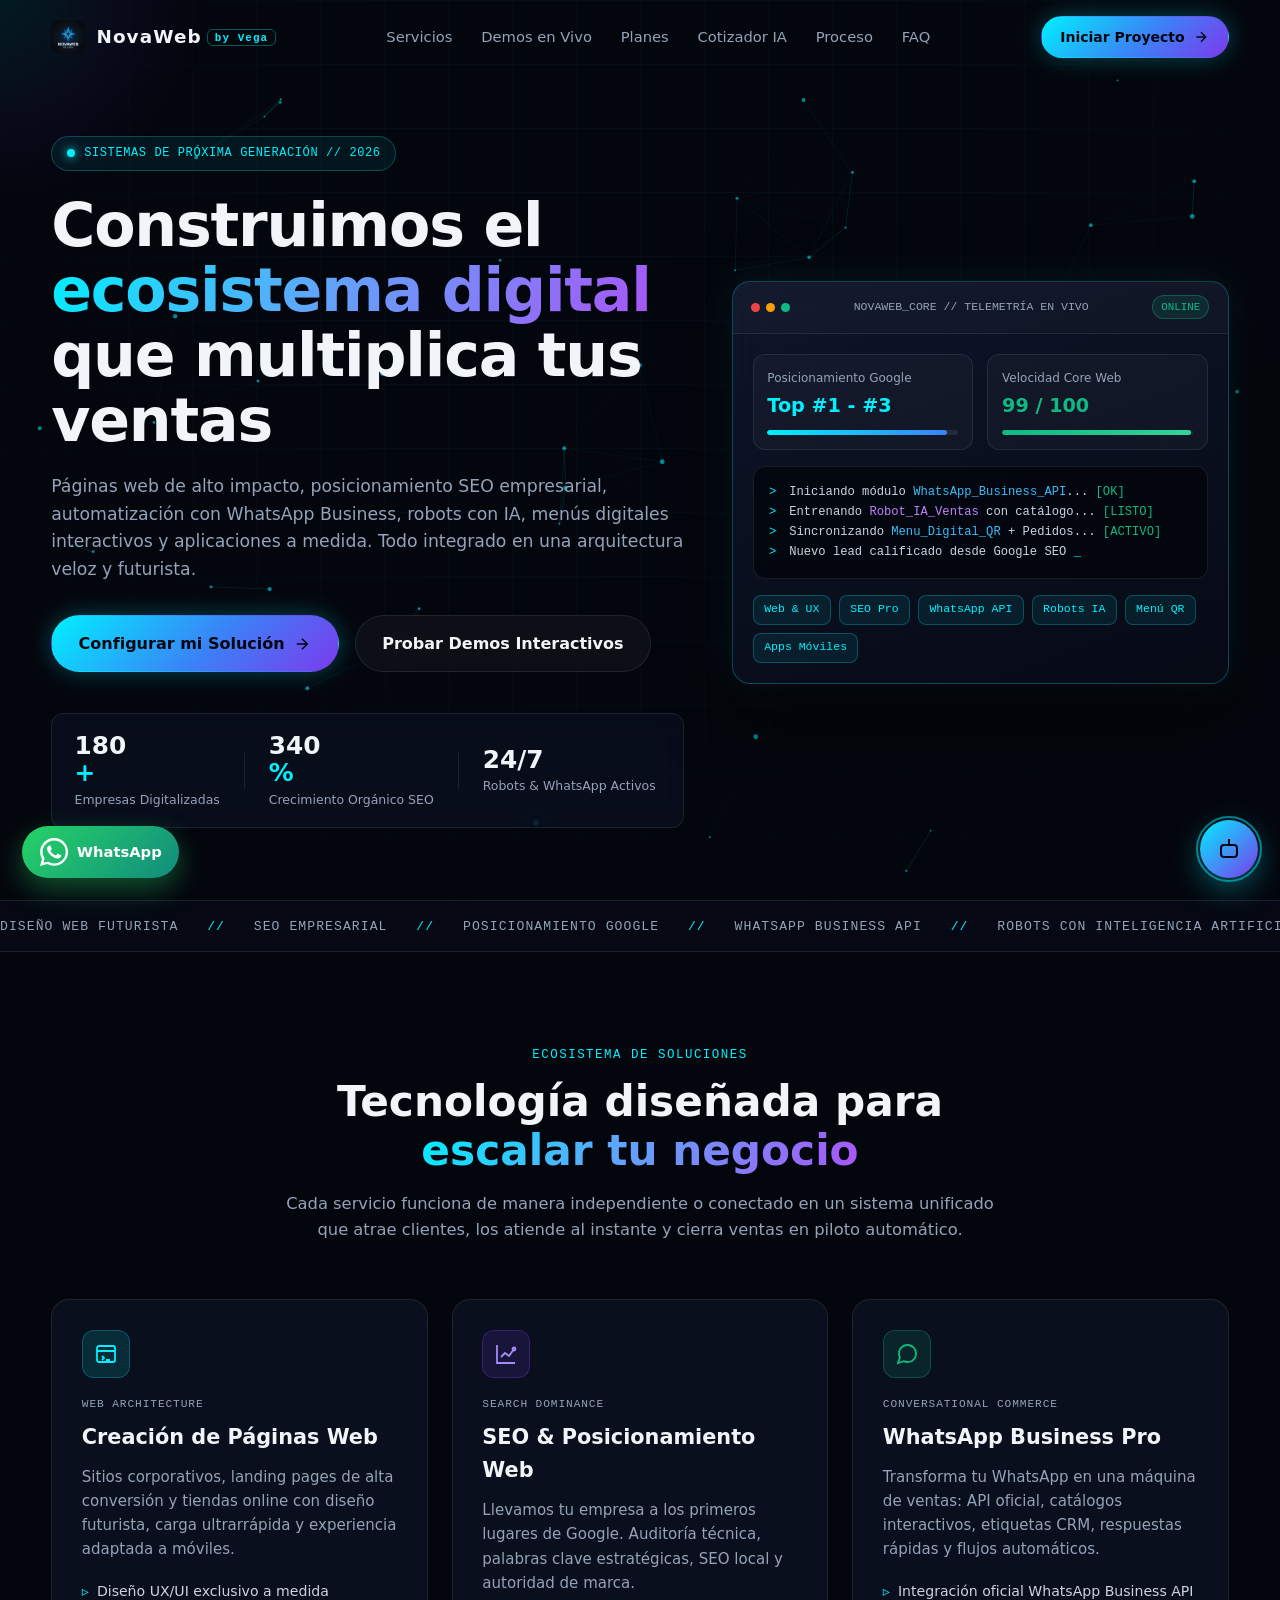
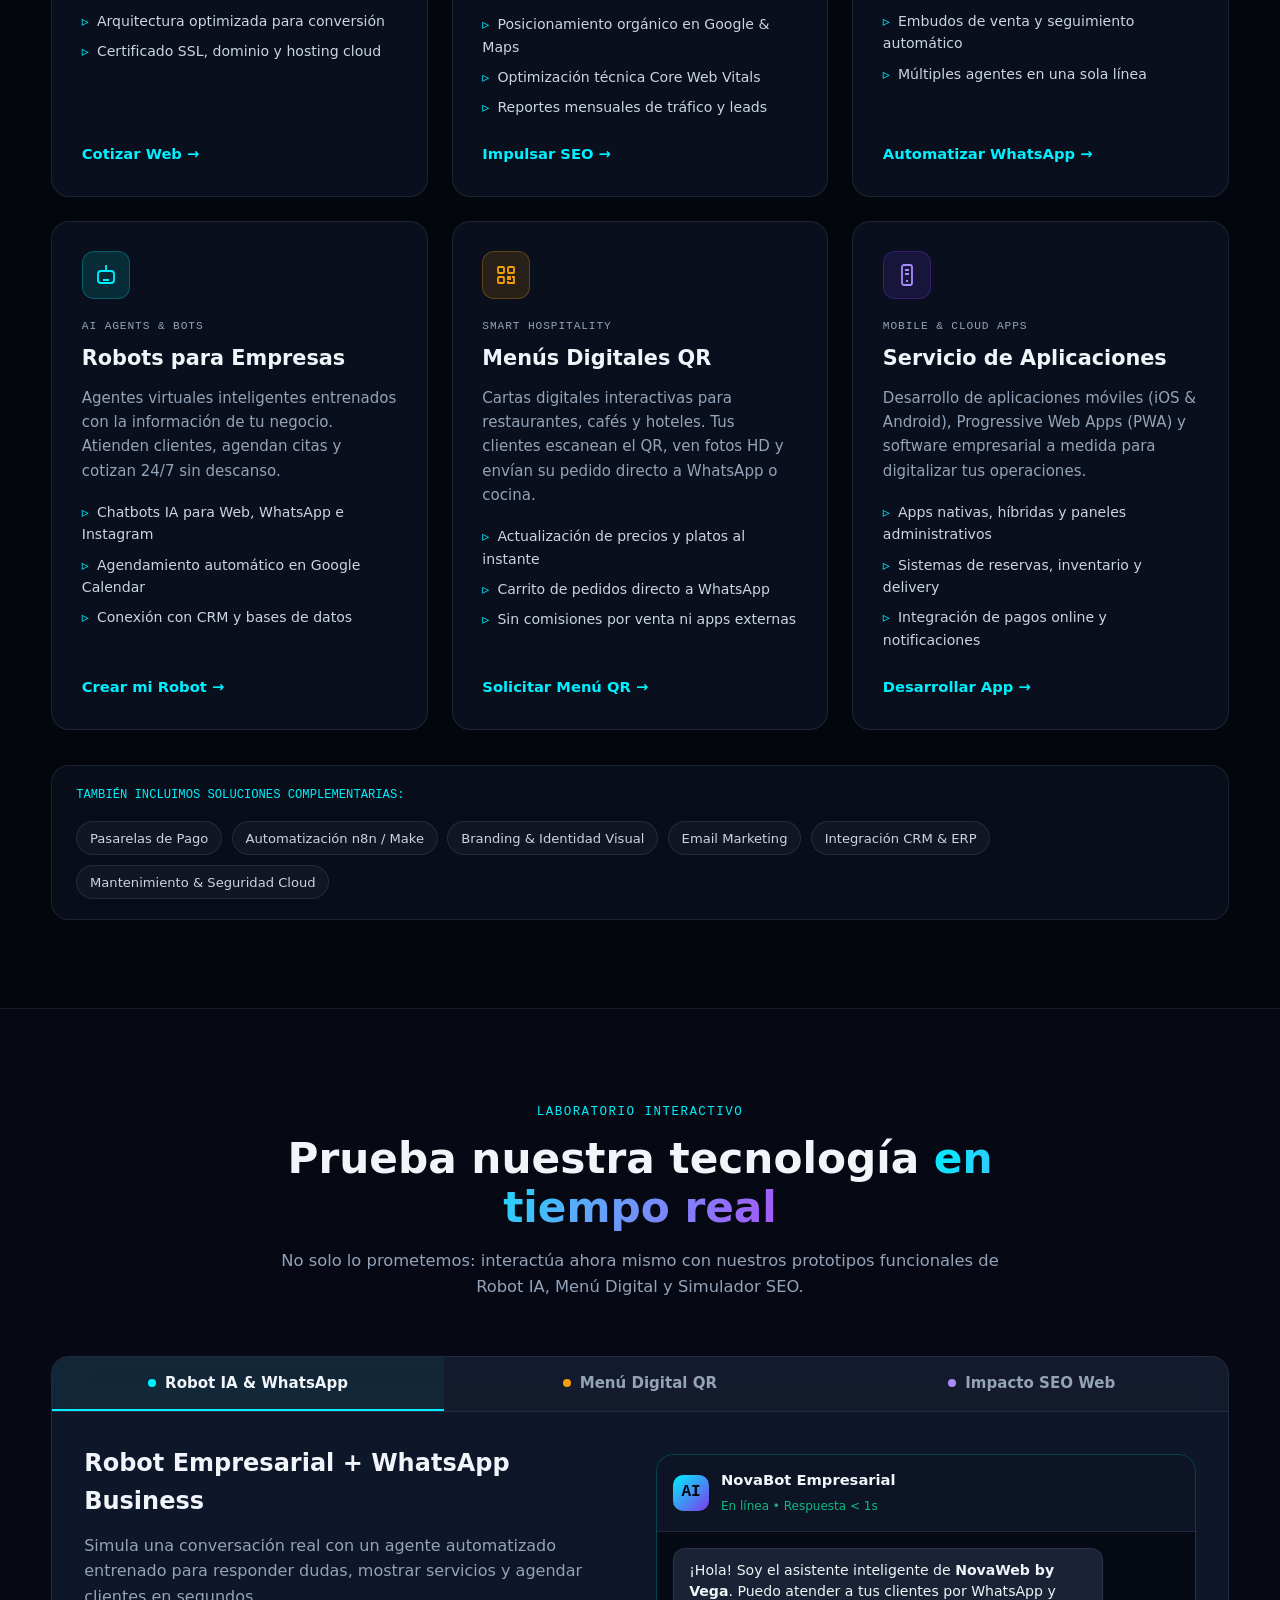
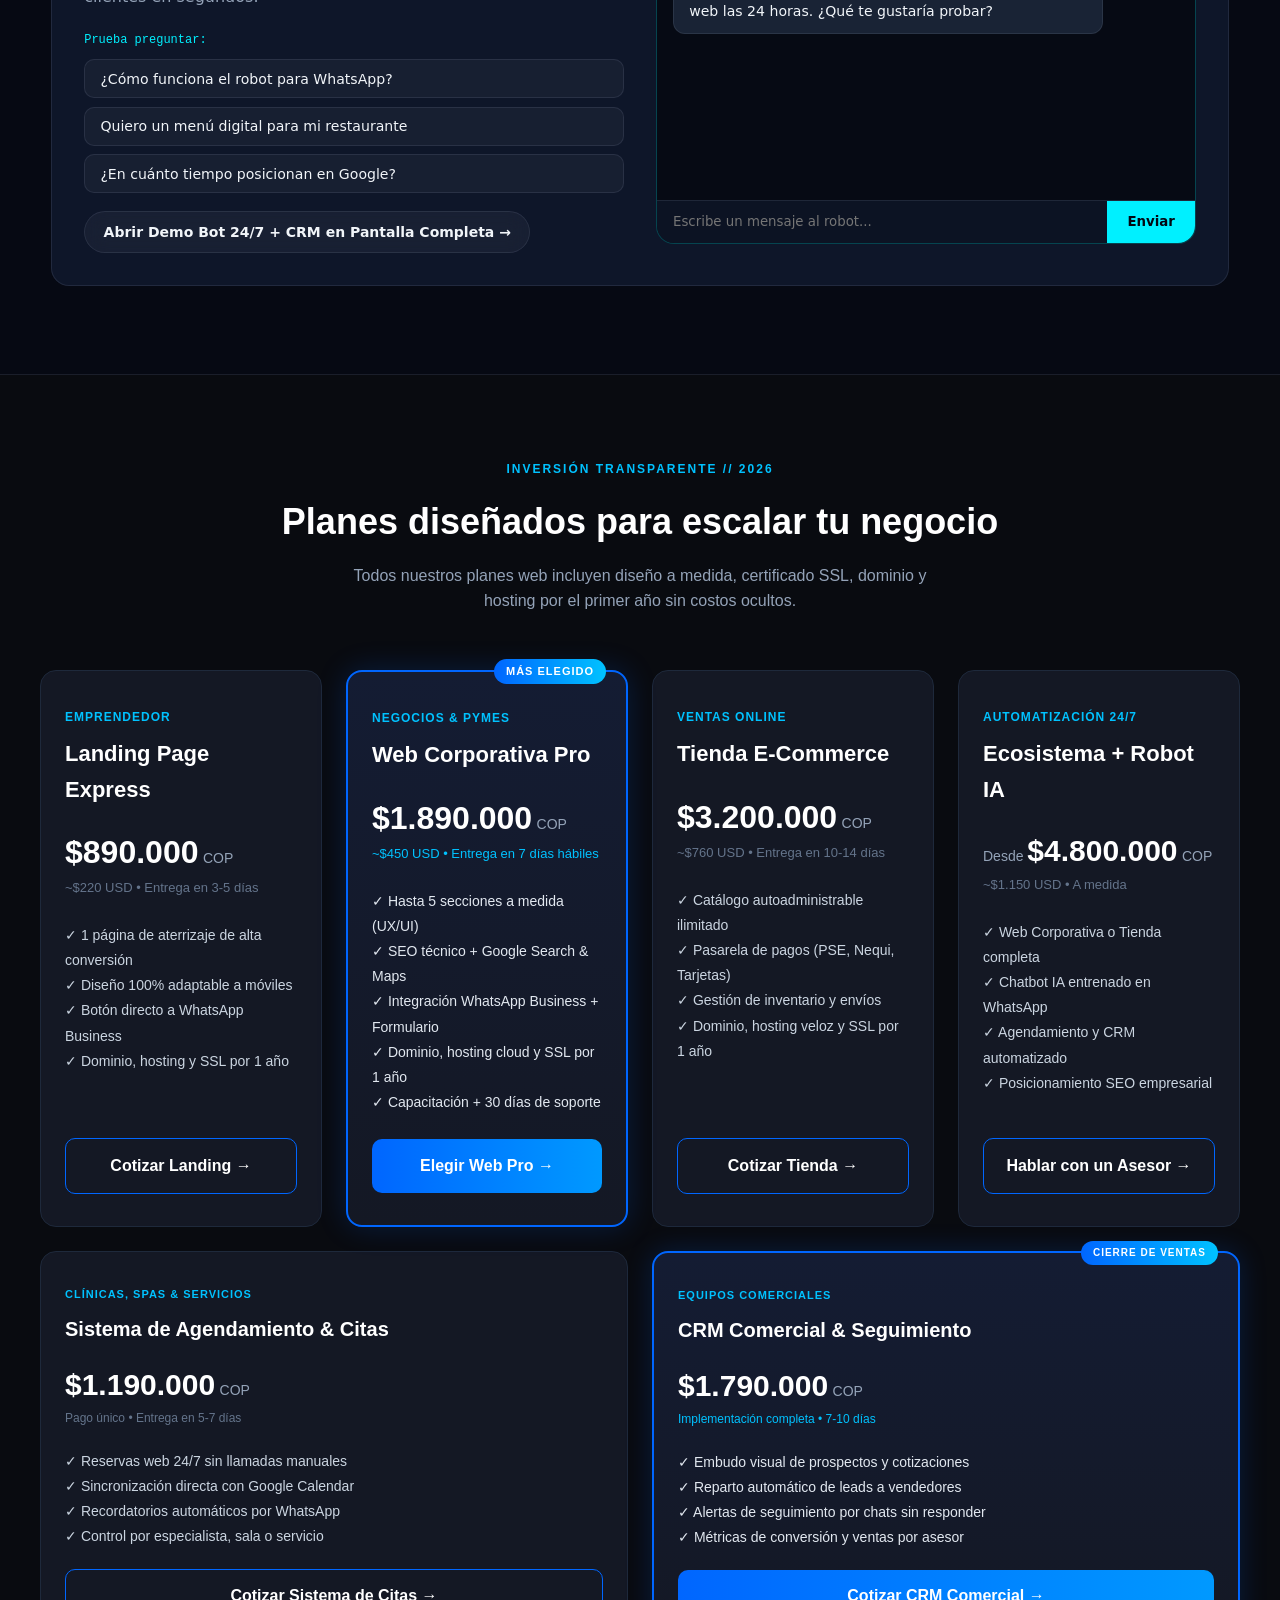
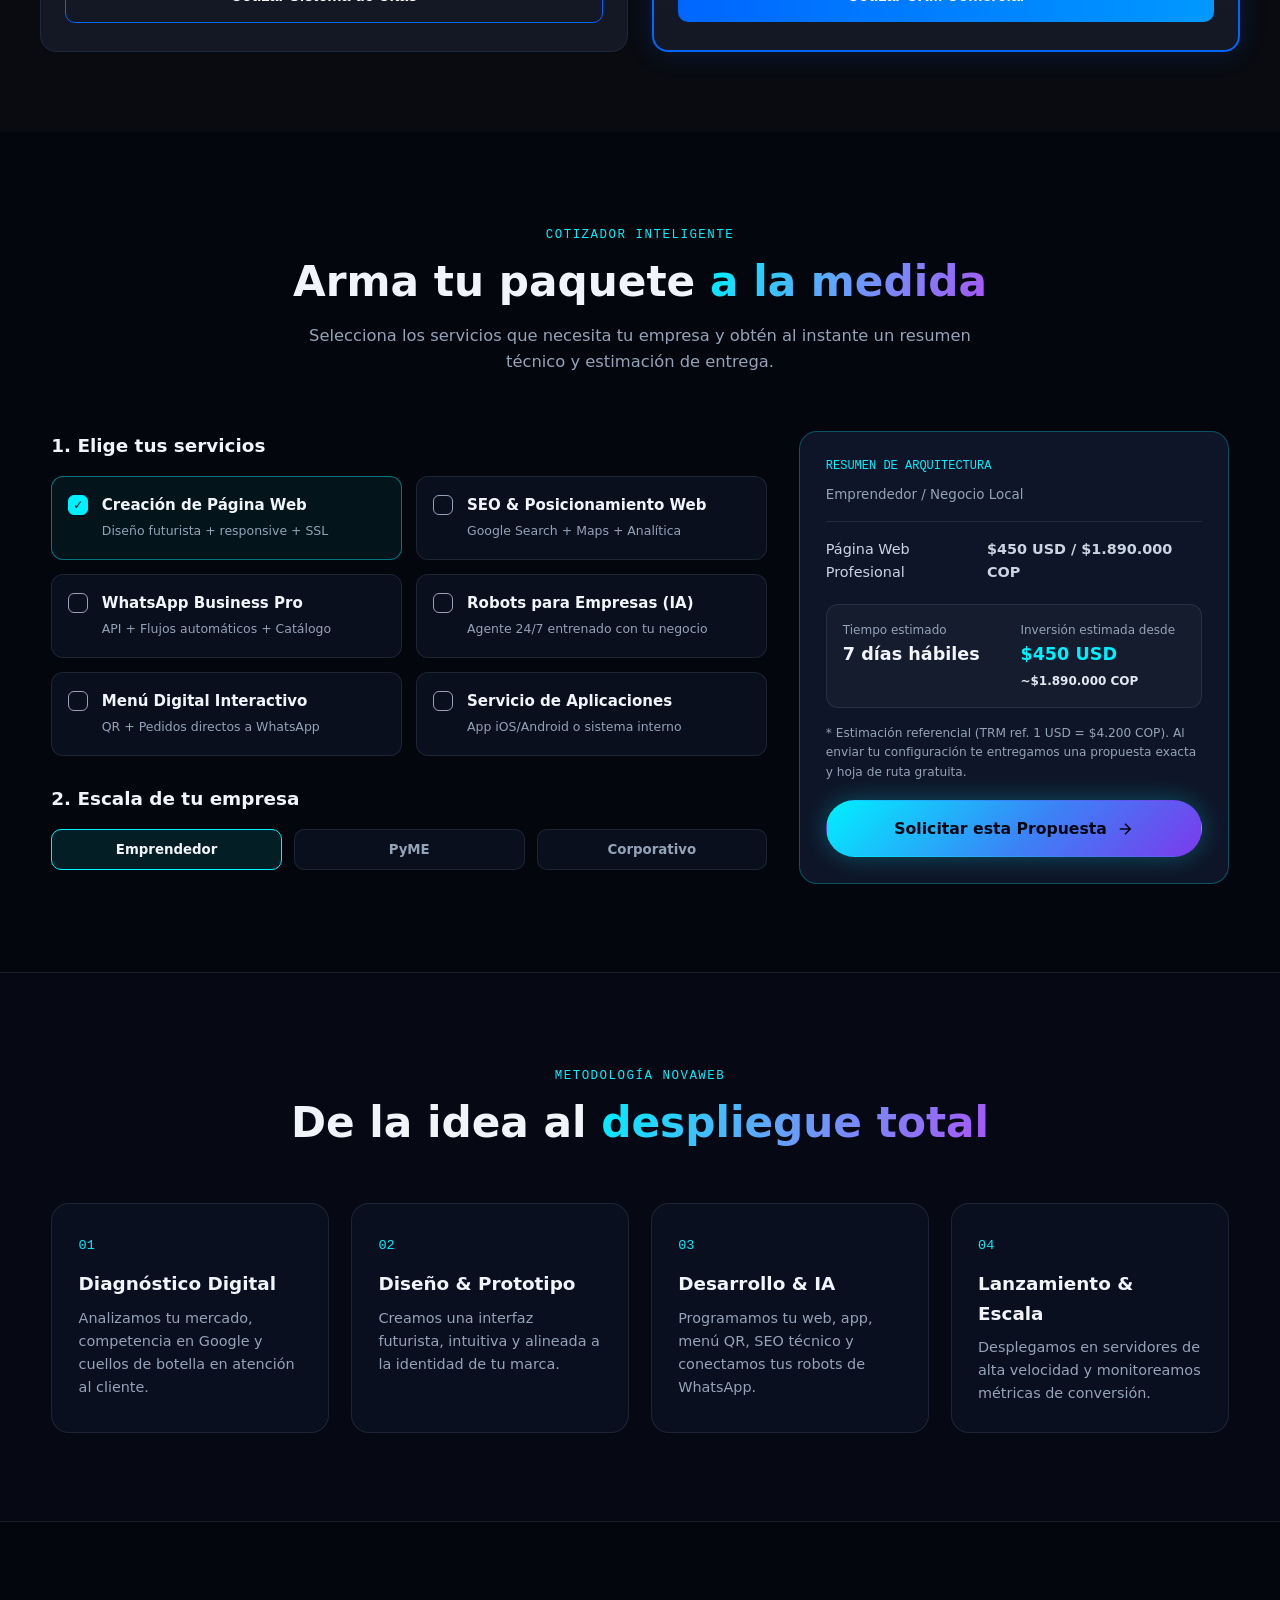
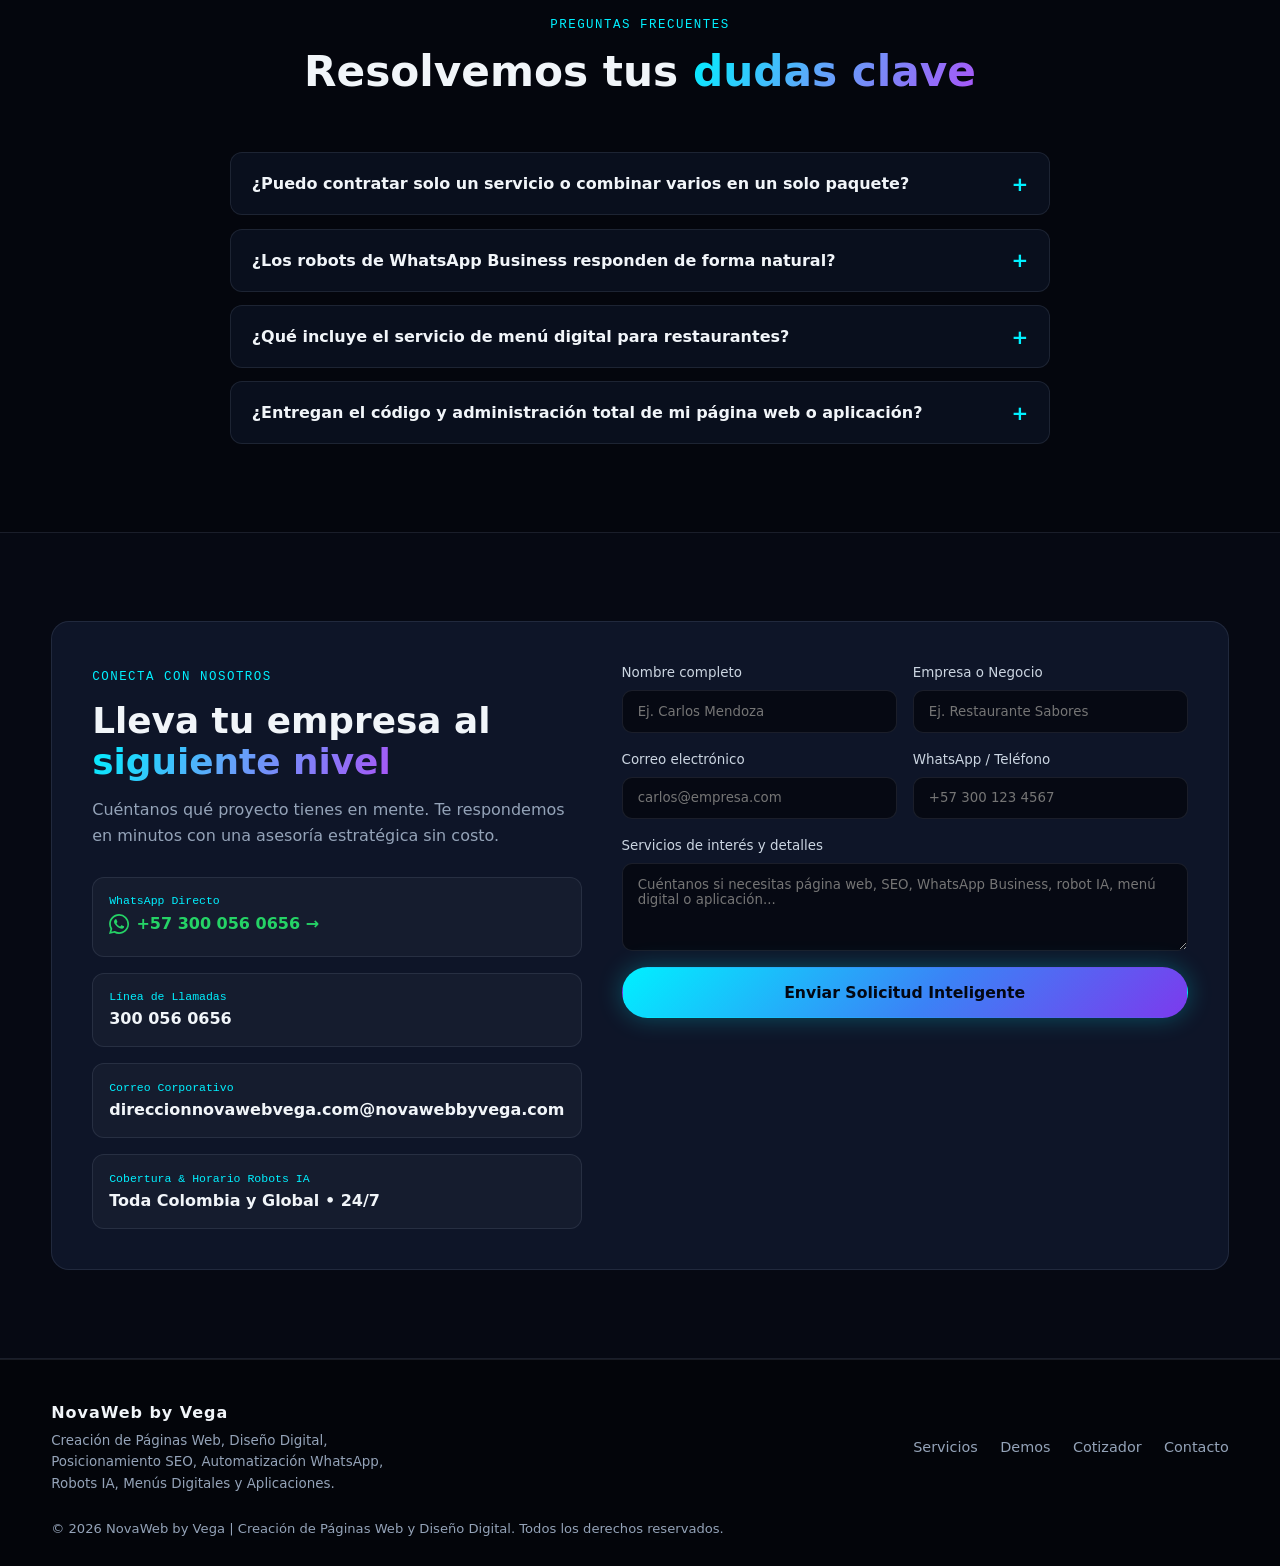
==== commit f7dc0957: "Reforzar palabras clave SEO y Schema.org para Colombia y busquedas globales" ====
--- a/index.html
+++ b/index.html
@@ -7,9 +7,9 @@
   <meta name="apple-mobile-web-app-capable" content="yes" />
   <meta name="apple-mobile-web-app-status-bar-style" content="black-translucent" />
   <meta name="format-detection" content="telephone=no" />
-  <title>NovaWeb by Vega | Creación de Páginas Web, SEO, Robots IA y Diseño Digital en Colombia</title>
-  <meta name="description" content="NovaWeb by Vega: Creación de páginas web profesionales en Colombia y el mundo, SEO para empresas, posicionamiento en Google, WhatsApp Business, robots con IA, menús digitales QR y desarrollo de aplicaciones a medida." />
-  <meta name="keywords" content="creación de páginas web Colombia, diseño web profesional, SEO para empresas Colombia, posicionamiento web Google, WhatsApp Business API, robots para empresas, chatbots IA Colombia, menús digitales QR restaurantes, desarrollo de aplicaciones móviles, NovaWeb by Vega, Bogotá, Medellín, Cali, Barranquilla, Cartagena" />
+  <title>Creación de Páginas Web, SEO, Robots IA y Diseño Digital | NovaWeb by Vega Colombia</title>
+  <meta name="description" content="NovaWeb by Vega: Creadores de páginas web profesionales en Colombia y el mundo. Diseño web futurista, tiendas e-commerce, SEO y posicionamiento en Google, WhatsApp Business, robots con IA, menús digitales QR, sistema de citas, CRM comercial y aplicaciones a medida." />
+  <meta name="keywords" content="creación de páginas web, creadores de páginas web, creación de páginas web Colombia, diseño de páginas web profesionales, hacer página web empresa, agencia de diseño web Colombia, tiendas virtuales e-commerce, landing page profesional, SEO para empresas Colombia, posicionamiento web en Google, posicionamiento Google Maps, WhatsApp Business API, bots para WhatsApp, robots para empresas, agentes de IA empresarial, chatbots con inteligencia artificial, menús digitales QR restaurantes, sistema de comandas restaurante, sistema de agendamiento y citas, CRM comercial y seguimiento, automatización Google Sheets y Excel, desarrollo de aplicaciones móviles iOS Android, NovaWeb by Vega, Bogotá, Medellín, Cali, Barranquilla, Bucaramanga, Cartagena, Pereira, Cúcuta" />
   <meta name="author" content="NovaWeb by Vega" />
   <meta name="google-site-verification" content="U6fXyLMRwX0XQ5m458JtacKTF1yzb6ou8LApAcK-LOc" />
   <meta name="robots" content="index, follow, max-image-preview:large, max-snippet:-1, max-video-preview:-1" />
@@ -62,6 +62,19 @@
     ],
     "availableLanguage": ["es", "en"],
     "priceRange": "$$",
+    "knowsAbout": [
+      "Creación de páginas web",
+      "Diseño web profesional en Colombia",
+      "Posicionamiento SEO en Google",
+      "WhatsApp Business API y Automatización",
+      "Robots con Inteligencia Artificial para empresas",
+      "Menús digitales QR para restaurantes",
+      "Sistema de comandas para restaurantes",
+      "Sistema de agendamiento y citas",
+      "CRM comercial y seguimiento automático",
+      "Automatización de hojas de cálculo Excel y Google Sheets",
+      "Desarrollo de aplicaciones móviles y web"
+    ],
     "contactPoint": {
       "@type": "ContactPoint",
       "telephone": "+57-300-056-0656",
@@ -73,12 +86,15 @@
       "@type": "OfferCatalog",
       "name": "Servicios Digitales NovaWeb by Vega",
       "itemListElement": [
-        { "@type": "Offer", "itemOffered": { "@type": "Service", "name": "Creación de Páginas Web Profesionales" } },
-        { "@type": "Offer", "itemOffered": { "@type": "Service", "name": "SEO para Empresas y Posicionamiento Web en Google" } },
+        { "@type": "Offer", "itemOffered": { "@type": "Service", "name": "Creación de Páginas Web Profesionales y Tiendas E-Commerce" } },
+        { "@type": "Offer", "itemOffered": { "@type": "Service", "name": "SEO para Empresas y Posicionamiento Web en Google y Maps" } },
         { "@type": "Offer", "itemOffered": { "@type": "Service", "name": "Automatización WhatsApp Business API" } },
-        { "@type": "Offer", "itemOffered": { "@type": "Service", "name": "Robots para Empresas y Chatbots con IA" } },
-        { "@type": "Offer", "itemOffered": { "@type": "Service", "name": "Menús Digitales Interactivos QR" } },
-        { "@type": "Offer", "itemOffered": { "@type": "Service", "name": "Desarrollo de Aplicaciones Móviles y Web" } }
+        { "@type": "Offer", "itemOffered": { "@type": "Service", "name": "Robots para Empresas y Agentes de Inteligencia Artificial 24/7" } },
+        { "@type": "Offer", "itemOffered": { "@type": "Service", "name": "Menús Digitales Interactivos QR y Sistema de Comandas para Restaurantes" } },
+        { "@type": "Offer", "itemOffered": { "@type": "Service", "name": "Sistema de Agendamiento de Citas con Google Calendar y WhatsApp" } },
+        { "@type": "Offer", "itemOffered": { "@type": "Service", "name": "CRM Comercial, Seguimiento Automático y Paneles Internos" } },
+        { "@type": "Offer", "itemOffered": { "@type": "Service", "name": "Automatización de Hojas de Cálculo Excel y Google Sheets" } },
+        { "@type": "Offer", "itemOffered": { "@type": "Service", "name": "Desarrollo de Aplicaciones Móviles iOS, Android y Web" } }
       ]
     }
   }
